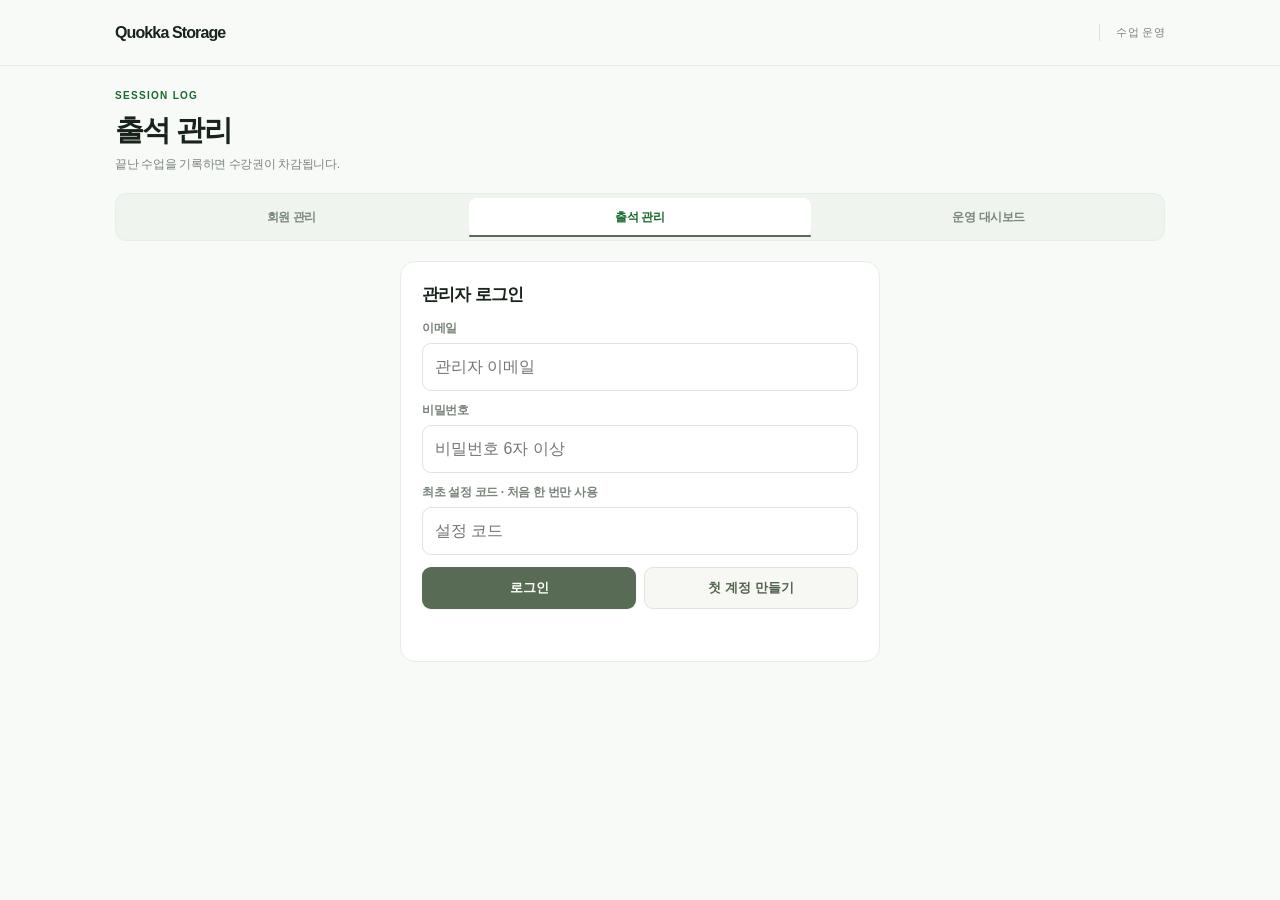
==== attendance-manager/index.html @ 71c051c6 "Remove green underline beneath active navigation tab" ====
<!doctype html><html lang="ko"><head><meta charset="utf-8"><meta name="viewport" content="width=device-width,initial-scale=1,viewport-fit=cover"><meta name="theme-color" content="#667761"><title>출석 관리 · Quokka Storage</title><style>
:root{--paper:#FFFDF8;--brand:#667761;--brand2:#7D8C76;--ink:#233126;--muted:#6F776F;--line:#DCD6CC;--soft:#EDF2EA;--danger:#9A4B45;--dangerSoft:#F8ECEA;--blue:#2F6F8F;--amber:#9A6A2E;--amberSoft:#FAF1E3}*{box-sizing:border-box}body{margin:0;background:radial-gradient(circle at 50% 0,#EEF1E7 0,#F5F1E8 42%,#ECE8DE 100%);font-family:-apple-system,BlinkMacSystemFont,"Apple SD Gothic Neo","Noto Sans KR",sans-serif;color:var(--ink);min-height:100vh}button,input,select,textarea{font:inherit}.wrap{max-width:940px;margin:auto;padding:14px 14px 60px}.home{display:inline-flex;align-items:center;margin-bottom:10px;padding:8px 11px;border-radius:11px;background:var(--paper);border:1px solid var(--line);color:var(--brand);font-weight:800;font-size:13px;text-decoration:none}.hero{background:linear-gradient(145deg,var(--brand),var(--brand2));color:white;padding:24px 20px;border-radius:24px;box-shadow:0 16px 34px rgba(59,74,56,.14)}.hero small{color:#FFF3D9;font-weight:800}.hero h1{margin:4px 0 5px;font-size:30px;letter-spacing:-.04em}.hero p{margin:0;color:#F4F3EC;font-size:13px}.panel{margin-top:12px;background:var(--paper);border:1px solid var(--line);border-radius:20px;padding:17px;box-shadow:0 9px 24px rgba(68,79,64,.05)}.hide{display:none!important}.auth h2,.panel h2{margin:0 0 12px;font-size:20px}.field{display:grid;gap:6px;margin:10px 0}.field label{font-size:12px;color:var(--muted);font-weight:800}.field input,.field select,.field textarea{width:100%;padding:12px;border:1px solid var(--line);border-radius:12px;background:white;font-size:16px}.field textarea{min-height:80px;resize:vertical}.btn{border:0;border-radius:12px;padding:12px 14px;font-weight:900;cursor:pointer}.primary{background:var(--brand);color:white}.secondary{background:white;color:var(--brand);border:1px solid var(--line)}.danger{background:var(--dangerSoft);color:var(--danger);border:1px solid #EBCFCC}.cancelBtn{background:var(--amberSoft);color:var(--amber);border:1px solid #EBD4B6}.auth-actions{display:grid;grid-template-columns:1fr 1fr;gap:8px;margin-top:12px}.msg{min-height:22px;margin-top:9px;color:var(--blue);font-size:13px}.ownerbar{display:flex;justify-content:space-between;align-items:center;gap:10px}.ownerbar small{color:var(--muted)}.summary{display:grid;grid-template-columns:repeat(4,1fr);gap:8px;margin-top:12px}.sum{background:var(--paper);border:1px solid var(--line);border-radius:16px;padding:13px}.sum small{color:var(--muted);display:block;font-size:11px}.sum b{display:block;margin-top:3px;font-size:20px;color:#19324A}.sum.noShow b{color:var(--danger)}.sum.cancel b{color:var(--amber)}.titleRow{display:flex;align-items:end;justify-content:space-between;gap:8px}.titleRow h2{margin:0}.titleRow small{color:var(--muted)}.members{display:grid;gap:9px;margin-top:12px;overflow-y:auto;overscroll-behavior:contain;scrollbar-gutter:stable;-webkit-overflow-scrolling:touch;padding-right:6px}.member{display:grid;grid-template-columns:minmax(130px,1fr) auto auto;align-items:center;gap:10px;border:1px solid var(--line);border-radius:15px;padding:12px;background:#FCFBF7}.member .name{font-weight:900;font-size:16px}.member .meta{font-size:12px;color:var(--muted);margin-top:2px}.remain{text-align:right}.remain b{display:block;font-size:18px;color:var(--blue)}.actions{display:flex;gap:6px}.attend,.noshow,.cancel{border-radius:11px;padding:10px 11px;font-weight:900;white-space:nowrap}.attend{background:var(--brand);color:white;border:0}.noshow{background:var(--dangerSoft);color:var(--danger);border:1px solid #EBCFCC}.cancel{background:var(--amberSoft);color:var(--amber);border:1px solid #EBD4B6}.history{display:grid;gap:8px;margin-top:12px;overflow-y:auto;overscroll-behavior:contain;scrollbar-gutter:stable;-webkit-overflow-scrolling:touch;padding-right:6px}.hist{display:grid;grid-template-columns:1fr auto;gap:10px;padding:12px;border:1px solid var(--line);border-radius:14px;background:#FCFBF7}.hist.noShow{background:#FFF9F7;border-color:#EBCFCC}.hist.cancelled{background:#FFF9F0;border-color:#EBD4B6}.hist b{font-size:15px}.hist .meta{font-size:12px;color:var(--muted);margin-top:3px}.histBtns{display:flex;gap:6px;align-items:center}.mini{padding:8px 9px;border-radius:10px;border:1px solid var(--line);background:white;color:var(--brand);font-size:12px;font-weight:800}.mini.d{color:var(--danger);background:var(--dangerSoft);border-color:#EBCFCC}.badge{display:inline-flex;margin-left:7px;padding:3px 7px;border-radius:999px;font-size:10px;font-weight:900;vertical-align:1px}.badge.attended{background:var(--soft);color:var(--brand)}.badge.noShow{background:var(--dangerSoft);color:var(--danger)}.badge.cancelled{background:var(--amberSoft);color:var(--amber)}.empty{padding:18px;text-align:center;color:var(--muted);font-size:13px;border:1px dashed var(--line);border-radius:14px}.modal{position:fixed;inset:0;background:rgba(24,36,28,.46);display:grid;place-items:end center;padding:12px;z-index:50}.sheet{width:min(680px,100%);max-height:92vh;overflow:auto;background:var(--paper);border-radius:24px;padding:18px;box-shadow:0 24px 60px rgba(0,0,0,.22)}.sheet h2{margin:0 0 4px}.sheet .sub{color:var(--muted);font-size:13px;margin-bottom:12px}.sigWrap{border:1px solid var(--line);border-radius:16px;overflow:hidden;background:white}.sigLabel{padding:9px 11px;background:#F7F5EF;color:var(--muted);font-size:12px;font-weight:800;border-bottom:1px solid var(--line)}canvas{display:block;width:100%;height:220px;touch-action:none;background:white}.modalActions{display:grid;grid-template-columns:auto 1fr 1.4fr;gap:8px;margin-top:12px}.notice{padding:12px;border-radius:14px;font-size:13px;line-height:1.5}.noShowNotice{background:var(--dangerSoft);color:#7F413C}.cancelNotice{background:var(--amberSoft);color:#76542A}.toast{position:fixed;left:50%;bottom:22px;transform:translateX(-50%);background:#24362A;color:white;padding:10px 14px;border-radius:999px;font-size:13px;font-weight:800;z-index:100;opacity:0;pointer-events:none;transition:.2s}.toast.show{opacity:1}.minuteHint{padding:10px 12px;border-radius:12px;background:var(--soft);font-size:12px;color:var(--brand);font-weight:800}@media(max-width:760px){.summary{grid-template-columns:1fr 1fr}.member{grid-template-columns:1fr auto}.member .actions{grid-column:1/-1;display:grid;grid-template-columns:1fr 1fr 1fr}.hist{grid-template-columns:1fr}.histBtns{justify-content:flex-end}.modalActions{grid-template-columns:1fr 1fr}.modalActions .primary,.modalActions .danger,.modalActions .cancelBtn{grid-column:1/-1}.hero h1{font-size:27px}.sum b{font-size:17px}}

/* Quokka interface · September 2026 */
:root{--bg:#f5f4ef;--paper:#fffefa;--p:#fffefa;--brand:#586b55;--b:#586b55;--brand2:#73806b;--b2:#73806b;--ink:#27332b;--i:#27332b;--muted:#6c746c;--m:#6c746c;--line:#e1e4da;--l:#e1e4da;--soft:#eff2ea;--s:#eff2ea}
body{background:#f5f4ef;color:#27332b;line-height:1.5;letter-spacing:-.015em;-webkit-font-smoothing:antialiased}
.wrap{max-width:1080px;padding:24px 24px 64px}
.home{background:transparent;border:0;padding:4px 0;margin-bottom:18px;font-size:12px;font-weight:600;color:#6c746c}
.hero{background:#e9eee2;color:#293b2e;border:1px solid #dce4d4;border-radius:22px;padding:28px 30px;box-shadow:none}
.hero small{color:#60715a;font-size:10px;letter-spacing:.16em;font-weight:700}
.hero h1{color:#293b2e;font-size:30px;letter-spacing:-.045em;line-height:1.25;font-weight:750;margin:7px 0 9px}
.hero p{color:#5e6c5c;font-size:13px;line-height:1.65;max-width:620px}
.section-nav{display:flex;gap:4px;padding:5px;margin:14px 0 20px;background:#eaece4;border-radius:13px;width:fit-content;max-width:100%}
.section-nav a{padding:9px 18px;text-decoration:none;color:#65715f;font-size:13px;font-weight:600;border-radius:9px;white-space:nowrap}
.section-nav a[aria-current="page"]{background:#fffefa;color:#344b36;box-shadow:0 1px 4px #27332b0a}
.panel{margin-top:16px;padding:22px;background:#fffefa;border:1px solid #e1e4da;border-radius:18px;box-shadow:0 2px 6px #27332b03}
h2,.titleRow h2{font-size:18px;font-weight:700;letter-spacing:-.025em}h3{font-size:15px}
.titleRow{align-items:center;flex-wrap:wrap;row-gap:6px}.titleRow small{font-size:11px}
.ownerbar,.row{font-size:13px}.ownerbar small,.row small{font-size:11px}
.summary{gap:10px;margin-top:16px}.sum,.card,.metric{border-color:#e1e4da;border-radius:14px;padding:16px;background:#fffefa;min-width:0}
.sum small,.card small,.metric small{font-size:11px;font-weight:500;color:#6c746c}
.sum b,.card b,.metric b{font-size:23px;font-weight:650;letter-spacing:-.035em;font-variant-numeric:tabular-nums;overflow-wrap:anywhere}
.forecast,.cash,.metrics{gap:10px}.forecast .heroCard{background:#eaf0e3;border-color:#dce5d4}
.hint{font-size:11px;line-height:1.6;color:#737b71}
.members{gap:12px}.member,.item,.chartBox{background:#fffefa;border:1px solid #e5e7df;border-radius:14px;box-shadow:none;padding:16px}
.memberTop,.itemTop{gap:12px}.name{font-size:16px;font-weight:700;letter-spacing:-.025em}.meta{font-size:12px;line-height:1.65}
.pass{background:#f5f6f0;border:0;border-radius:10px;padding:12px;margin-top:12px}.remain{color:#50674b;font-size:14px}
.badge{border-radius:7px;padding:4px 7px;font-size:10px;font-weight:600;align-self:flex-start;white-space:nowrap}
.stat{background:transparent;padding:2px 0;font-size:11px}.stats{gap:4px 12px;margin-top:12px}
.memberBtns{margin-top:14px;gap:8px}.list{gap:9px}
.btn{min-height:42px;border-radius:10px;padding:10px 14px;font-size:13px;font-weight:600;transition:background .15s,box-shadow .15s}
.primary,.pri{background:#586b55;color:#fffefa}.secondary,.sec{background:#f7f8f3;border:1px solid #e0e5d8;color:#52634d}
button:disabled{opacity:.55;cursor:wait}
input,select,textarea{accent-color:#586b55;color:#27332b}
.field input,.field select,.field textarea,.toolbar input,.toolbar select{border:1px solid #dde2d5;border-radius:10px;background:#fffefa;padding:11px 12px;min-height:44px}
input:focus,select:focus,textarea:focus{outline:2px solid #a7b89a;outline-offset:1px;border-color:#8c9f80}
button:focus-visible,a:focus-visible{outline:2px solid #718765;outline-offset:3px}
.toolbar{gap:8px}.toolbar select{min-width:120px}.field label{font-size:12px;font-weight:600}
.sheet{border-radius:22px 22px 16px 16px;padding:24px;background:#fffefa;box-shadow:0 18px 60px #1f302a24}
.modal{background:#1d2c245c;backdrop-filter:blur(4px)}
.paceCount{background:#f2f4ed;border-radius:10px}.paceCount b{font-weight:650}
.progress{height:5px;background:#e9ece2}.progress span{background:#7d906e}
.monthTitle{font-size:19px;font-weight:650}.monthbar{margin:20px 0 4px}.nav button{min-height:40px}
#auth,#authPanel,#claimPanel{max-width:480px;margin:24px auto}
@media(hover:hover){.btn:hover{filter:brightness(.97)}.section-nav a:hover{background:#f6f7f1}.member:hover{border-color:#c9d3c0}}
@media(max-width:720px){
.wrap{padding:16px 14px 40px}.hero{padding:23px 20px;border-radius:18px}.hero h1{font-size:26px}.hero p{font-size:12px}
.home{margin-bottom:14px}.panel{padding:16px;border-radius:16px;margin-top:12px}
.section-nav{display:flex;width:100%;margin:12px 0 16px}.section-nav a{flex:1;text-align:center;padding:9px 5px;font-size:12px}
.sum,.card,.metric{padding:13px}.sum b,.card b,.metric b{font-size:21px}.members{gap:10px}.member,.item{padding:14px}
.titleRow h2,h2{font-size:17px}.sheet{padding:20px 16px;max-height:92dvh}
.field input,.field select,.field textarea,.toolbar input,.toolbar select{font-size:16px}
.summary{gap:8px}.forecast,.cash,.metrics{gap:8px}.ownerbar,.row{gap:8px}
}
@media(prefers-reduced-motion:reduce){*{transition:none!important;scroll-behavior:auto!important}}
.ownerbar>.btn,.row>.btn{flex-shrink:0;white-space:nowrap}.memberTop>div,.itemTop>div{min-width:0}.monthbar .nav{flex-shrink:0}
/* Consistent application shell */
body{background:#f5f6f3}
.app-header{height:64px;display:flex;align-items:center;justify-content:space-between;gap:20px;padding:0 max(24px,calc((100vw - 1032px)/2));background:#fffefa;border-bottom:1px solid #e2e6dd}
.brand-lockup{display:inline-flex;align-items:center;gap:11px;text-decoration:none;color:#263c2c;white-space:nowrap}

.brand-name{font-size:14px;font-weight:700;letter-spacing:-.025em}.workspace-label{font-size:11px;color:#74806e;border-left:1px solid #dce2d5;padding-left:16px;letter-spacing:.03em}
.wrap{padding-top:28px}.home{display:none}
.hero{background:transparent;border:0;border-radius:0;padding:0 0 22px;box-shadow:none}
.hero small{font-size:9px;letter-spacing:.15em;color:#87917f}
.hero h1{font-size:28px;line-height:1.25;margin:8px 0;color:#25372a;font-weight:720}
.hero p{font-size:12px;color:#75806e}
.section-nav{background:transparent;border-radius:0;padding:0;margin:0 0 18px;width:100%;gap:24px;border-bottom:1px solid #dfe5d8}
.section-nav a{border-radius:0;padding:11px 0 12px;font-size:13px;color:#75806f;position:relative}
.section-nav a[aria-current="page"]{background:transparent;box-shadow:none;color:#354e36}
.section-nav a[aria-current="page"]:after{content:"";height:2px;position:absolute;bottom:-1px;left:0;right:0;background:#586b55;border-radius:2px}
.data-toolbar{display:flex;align-items:center;justify-content:space-between;gap:12px;min-height:38px;margin:0 0 12px}
.data-status{font-size:11px;color:#7a8475;line-height:1.5;display:flex;align-items:center;gap:6px}
.data-status:before{content:"";width:5px;height:5px;background:#a1b38e;border-radius:50%;flex-shrink:0}
.data-status[data-state="error"]{color:#9a4b45}.data-status[data-state="error"]:before{background:#ba6862}
.toolbar-actions{display:flex;gap:6px;flex-shrink:0}.toolbar-actions .btn{font-size:11px;min-height:32px;padding:6px 10px;border-radius:7px;white-space:nowrap}
.toolbar-actions .logout-action{background:transparent;border-color:transparent;color:#7c8576}
.panel{border-radius:12px;padding:20px;box-shadow:none;border-color:#e1e5da}
.summary{margin-top:10px}.sum,.card,.metric{border-radius:10px;padding:16px}
.sum b,.card b,.metric b{font-size:25px;line-height:1.25;font-weight:620;letter-spacing:-.04em;margin-top:8px}
.sum small,.card small,.metric small{font-size:11px;letter-spacing:0;color:#707b68}
.titleRow h2,h2{font-size:16px;font-weight:680}.titleRow small{font-size:10px}
.member,.item{border-radius:10px}.memberBtns .passBtn{background:#eff3e9;border:1px solid #dce5d1;color:#516546}
.badge{border:1px solid #e0e7d7;padding:3px 7px;border-radius:5px}
.primary,.pri{box-shadow:0 1px 2px #253c2510}.btn{border-radius:8px}
.forecast{grid-template-columns:repeat(3,minmax(0,1fr))}.forecast .heroCard{background:#edf3e6;border-color:#d5dfc9}
.forecast .heroCard b{color:#3d5837}.monthbar{margin:10px 0 14px}.monthTitle{font-size:16px}
.monthbar .nav{background:#fffefa;border:1px solid #e0e5d8;border-radius:8px;gap:0;padding:2px}.monthbar .nav .btn{background:transparent;border:0;min-height:30px;height:30px;padding:4px 12px;font-size:12px}
.name{font-size:15px}.memberTop,.itemTop{align-items:flex-start}.memberBtns .btn{font-size:12px}
.list .item{border:0;border-bottom:1px solid #e9ece4;border-radius:0;padding:14px 0}.list .item:last-child{border-bottom:0}
.rank{background:#f2f5ed;border:1px solid #e4e9dc;border-radius:7px}
.field input,.field select,.field textarea,.toolbar input,.toolbar select{border-radius:8px}
@media(hover:hover){.section-nav a:hover{background:transparent;color:#354e36}.toolbar-actions .btn:hover{background:#edf2e6}}
@media(max-width:720px){
.app-header{height:56px;padding:0 16px}.brand-name{font-size:13px}.workspace-label{font-size:10px;padding-left:10px}
.wrap{padding-top:22px}.hero{padding:0 2px 18px}.hero h1{font-size:25px}.hero p{font-size:12px}
.section-nav{gap:20px;margin:0 0 12px}.section-nav a{flex:0 1 auto;font-size:12px;padding:10px 0}
.data-toolbar{gap:8px}.data-status{font-size:10px}.toolbar-actions{gap:2px}
.panel{padding:16px;border-radius:11px}.sum,.card,.metric{padding:13px}.sum b,.card b,.metric b{font-size:22px}
.forecast{grid-template-columns:repeat(2,minmax(0,1fr))}.forecast>.card:last-child{grid-column:1/-1;display:grid;grid-template-columns:1fr auto;align-items:center;gap:0 10px}.forecast>.card:last-child b{margin:0}.forecast>.card:last-child .hint{grid-column:1/-1}
.monthbar{align-items:center;gap:8px}.monthTitle{font-size:15px}.monthbar .nav .btn{padding:4px 9px}
}
/* Quokka Design System 2026.10 · visual only */
:root{--q-ink:#25362d;--q-brand:#607660;--q-soft:#e9ede5;--q-bg:#f7f8f5;--q-border:#e1e6dd;--q-muted:#69766b}
body{background:var(--q-bg)!important;color:var(--q-ink);letter-spacing:-.018em;-webkit-font-smoothing:antialiased}
.wrap{max-width:1140px;margin:auto}
.app-header{background:rgba(250,251,248,.96);backdrop-filter:blur(14px);-webkit-backdrop-filter:blur(14px)}
.hero{background:linear-gradient(120deg,#e9efe7,#f3f5ef)!important;color:var(--q-ink)!important;border:1px solid var(--q-border)!important;box-shadow:none!important;padding:22px 26px!important;border-radius:19px!important}
.hero h1{color:var(--q-ink)!important;font-size:clamp(24px,3vw,31px)!important;letter-spacing:-.045em}
.hero p,.hero small{color:#637361!important}
.panel{border:1px solid var(--q-border)!important;border-radius:17px!important;box-shadow:0 2px 14px rgba(38,54,42,.025)!important;background:#fffefa!important}
.panel h2,.titleRow h2{font-size:clamp(16px,2vw,20px)!important;letter-spacing:-.035em}
.card,.metric,.sum,.paceCount,.extraTile{border-radius:13px!important;box-shadow:none!important}
.card b,.metric b,.sum b,.extraTile b{font-variant-numeric:tabular-nums;letter-spacing:-.035em;overflow-wrap:anywhere}
.btn,button{transition:background .16s ease,border-color .16s ease,transform .16s ease}
button:focus-visible,a:focus-visible,input:focus-visible,select:focus-visible{outline:3px solid #a4bba4!important;outline-offset:2px}
input,select,textarea{max-width:100%;min-width:0}
.item,.member,.hist{box-shadow:none!important}
.section-nav{max-width:100%;overflow-x:auto;scrollbar-width:none}
.section-nav::-webkit-scrollbar{display:none}
@media(max-width:640px){.wrap{padding:12px 12px 88px!important}.hero{padding:18px 19px!important;border-radius:16px!important}.panel{padding:15px!important;margin-top:11px!important}.section-nav{margin:11px 0 14px!important;width:100%;justify-content:space-between}.section-nav a{flex:1;text-align:center;padding:10px 5px!important;font-size:12px!important}.card,.metric,.sum{padding:12px!important}.card b,.metric b,.sum b{font-size:clamp(17px,4.8vw,23px)!important}.titleRow{gap:8px}.titleRow small{font-size:10px!important}.hero p{font-size:12px!important}}
@media(prefers-reduced-motion:reduce){*,*::before,*::after{scroll-behavior:auto!important;transition:none!important;animation:none!important}}
/* Editorial minimal refinement · Quokka October 2026 */
:root{--q-ink:#292c26;--q-brand:#454f3d;--q-soft:#efeee8;--q-bg:#f5f3ed;--q-border:#dddcd3;--q-muted:#77776e;--p:#fbfaf6;--b:#535f4d;--b2:#6c7664;--i:#292c26;--m:#77776e;--l:#deddd4;--s:#efeee8}
body{background:#f5f3ed!important;color:#292c26!important;font-family:-apple-system,BlinkMacSystemFont,"Apple SD Gothic Neo","Noto Sans KR",sans-serif!important;letter-spacing:-.022em}
.wrap{max-width:1100px!important}
.app-header{background:#f5f3ed!important;border-bottom:1px solid #e2e0d7!important;box-shadow:none!important}
.brand-name{letter-spacing:-.035em!important}
.hero{background:#eeede6!important;border:0!important;border-bottom:1px solid #d9d8ce!important;border-radius:2px!important;padding:24px 25px!important}
.hero small{letter-spacing:.18em!important;color:#777b6e!important}
.hero h1{font-size:clamp(24px,2.8vw,31px)!important;font-weight:680!important;letter-spacing:-.05em!important}
.hero p{color:#75766b!important}
.panel{background:#fbfaf6!important;border:1px solid #e3e1d9!important;border-radius:5px!important;padding:21px 23px!important;box-shadow:none!important}
.card,.metric,.sum,.paceCount,.extraTile{background:#f3f2ec!important;border:1px solid #e6e4db!important;border-radius:4px!important;box-shadow:none!important}
.card.warn,.card.danger{background:#f1eee6!important}
.item,.member,.hist,.pass{border-radius:3px!important}
.titleRow h2,.panel h2{font-weight:680!important;letter-spacing:-.042em!important}
.section-nav{background:transparent!important;border-bottom:1px solid #dcdad1!important;border-radius:0!important;padding:0!important;gap:20px!important}
.section-nav a{background:transparent!important;border-radius:0!important;padding:11px 1px!important;color:#77796f!important}
.section-nav a[aria-current="page"]{color:#313b30!important;border-bottom:2px solid #4c5948!important}
.q-ops-tabs{position:sticky!important;background:rgba(245,243,237,.97)!important;border:0!important;border-bottom:1px solid #d7d7cc!important;border-radius:0!important;box-shadow:none!important;gap:16px!important;padding:4px 0!important}
.q-ops-tabs button{border-radius:0!important;font-weight:600!important;padding:10px 5px!important;color:#74766b!important}
.q-ops-tabs button[aria-selected="true"]{background:transparent!important;color:#303a2e!important;box-shadow:inset 0 -2px 0 #3d4c3b!important}
.btn,.primary,.pri{border-radius:4px!important}
input,select,textarea{border-radius:4px!important;background:#fcfbf8!important;border-color:#d9d8cf!important}
.badge{border-radius:3px!important;font-weight:650!important}
.summary,.forecast,.cash,.metrics,.extraGrid{gap:8px!important}
.itemTop{gap:8px}
.name{font-weight:700!important}
#app>.panel .item{padding:11px 2px!important}
.q-dashboard-lead{margin:13px 0 0!important}
.q-dashboard-lead strong{font-weight:680!important}
@media(max-width:640px){.wrap{padding:10px 12px 80px!important}.hero{padding:17px 16px!important}.panel{padding:15px!important;margin-top:9px!important}.section-nav{gap:7px!important}.section-nav a{font-size:11px!important;padding:10px 1px!important}.q-ops-tabs{gap:8px!important}.q-ops-tabs button{padding:10px 5px!important}.card,.metric,.sum,.extraTile{padding:11px!important}.panel h2{font-size:17px!important}.hero h1{font-size:25px!important}}
/* Editorial Layout v3 */
:root{--ed-rule:#dadbd1;--ed-ink:#252a23}
body{background:#f3f2ed!important;color:var(--ed-ink)!important;font-size:14px!important;line-height:1.56!important;letter-spacing:-.018em!important}
.wrap{max-width:1160px!important;padding:24px clamp(15px,3vw,42px) 84px!important}
.app-header{min-height:60px!important;padding-inline:clamp(16px,3vw,42px)!important}
.brand-name{font-family:Georgia,"Times New Roman",serif!important;font-size:20px!important;font-weight:500!important}
.hero{display:grid!important;grid-template-columns:minmax(0,1fr) minmax(160px,34%)!important;grid-template-areas:"eyebrow eyebrow" "title subtitle"!important;align-items:end!important;gap:8px 22px!important;background:transparent!important;border:0!important;border-top:1px solid var(--ed-rule)!important;border-bottom:1px solid var(--ed-rule)!important;padding:29px 0 26px!important;border-radius:0!important}
.hero small{grid-area:eyebrow!important;font-size:10px!important;letter-spacing:.19em!important}
.hero h1{grid-area:title!important;font-family:Georgia,"Noto Serif KR",serif!important;font-size:clamp(31px,4.4vw,52px)!important;font-weight:500!important;line-height:1.13!important;margin:0!important}
.hero p{grid-area:subtitle!important;font-size:12px!important;line-height:1.7!important;text-align:right!important;margin:0!important}
.panel{background:#faf9f5!important;padding:clamp(18px,2.5vw,30px)!important;border:1px solid var(--ed-rule)!important;border-radius:0!important;margin-top:14px!important}
.panel h2,.titleRow h2{font-family:Georgia,"Noto Serif KR","Apple SD Gothic Neo",serif!important;font-size:clamp(19px,2.25vw,26px)!important;font-weight:500!important;line-height:1.32!important}
.card,.metric,.sum,.paceCount,.extraTile{padding:17px!important;background:transparent!important;border:0!important;border-top:1px solid var(--ed-rule)!important;border-radius:0!important}
.card b,.metric b,.sum b,.extraTile b{font-size:clamp(21px,2.65vw,31px)!important;font-weight:600!important;letter-spacing:-.055em!important;font-variant-numeric:tabular-nums!important}
.summary,.forecast,.cash,.metrics,.extraGrid{gap:8px 16px!important}
#app>.summary .card:first-child,#app>.summary .card:nth-child(3){background:transparent!important;border-color:var(--ed-rule)!important}
.item,.member,.hist{background:transparent!important;border:0!important;border-bottom:1px solid var(--ed-rule)!important;border-radius:0!important;padding:15px 2px!important}
.name{font-size:15px!important;font-weight:650!important}
.badge{border-radius:2px!important;font-size:10px!important}
.q-ops-tabs{margin:6px 0 17px!important}
.q-dashboard-lead strong{font-family:Georgia,"Noto Serif KR",serif!important;font-size:18px!important;font-weight:500!important}
.chartBox{border:0!important;border-top:1px solid var(--ed-rule)!important;border-radius:0!important;background:transparent!important}
@media(max-width:700px){.wrap{padding:10px 15px 85px!important}.hero{grid-template-columns:1fr!important;grid-template-areas:"eyebrow" "title" "subtitle"!important;padding:20px 0 19px!important}.hero h1{font-size:34px!important}.hero p{text-align:left!important}.panel{padding:17px 16px!important;margin-top:10px!important}.panel h2{font-size:20px!important}.card,.metric,.sum,.paceCount,.extraTile{padding:13px 8px!important}.card b,.metric b,.sum b,.extraTile b{font-size:clamp(18px,5.2vw,25px)!important}.item,.member,.hist{padding:12px 1px!important}.summary,.forecast,.cash,.metrics,.extraGrid{gap:7px 11px!important}}
#app>.summary{margin:16px 0!important}#app>.summary .sum:nth-child(3){border-top:2px solid #53684f!important}#members.members{gap:0!important}.member .actions button{min-height:42px!important}.history{gap:0!important}@media(max-width:700px){.member .actions button{font-size:12px!important;padding:10px 5px!important}}/* Typography correction v4: consistent Korean-first modern sans */
:root{--quokka-font:-apple-system,BlinkMacSystemFont,"Apple SD Gothic Neo","Pretendard","Noto Sans KR","Malgun Gothic",sans-serif}
html,body,button,input,select,textarea{font-family:var(--quokka-font)!important}
.brand-name,.hero h1,.panel h2,.titleRow h2,.category-title h2,.tab-text b,.q-dashboard-lead strong,footer{font-family:var(--quokka-font)!important}
.brand-name{font-size:17px!important;font-weight:750!important;letter-spacing:-.055em!important}
.hero h1{font-size:clamp(29px,4.1vw,44px)!important;font-weight:750!important;letter-spacing:-.058em!important;line-height:1.22!important}
.panel h2,.titleRow h2{font-weight:700!important;letter-spacing:-.05em!important}
.category-title h2{font-weight:720!important;letter-spacing:-.055em!important}
.tab-text b{font-weight:700!important;letter-spacing:-.055em!important}
.q-dashboard-lead strong{font-weight:700!important}
footer{font-weight:450!important;letter-spacing:.04em!important}
@media(max-width:700px){.hero h1{font-size:32px!important}.brand-name{font-size:17px!important}.tab-text b{font-size:19px!important}}
/* Quiet Clarity typography */:root{--qfont:-apple-system,BlinkMacSystemFont,"Apple SD Gothic Neo","Noto Sans KR","Malgun Gothic",sans-serif}html,body,button,input,select,textarea{font-family:var(--qfont)!important}body{font-weight:400!important;letter-spacing:-.025em!important;background:#f7f7f3!important}.app-header{background:#f7f7f3!important}.brand-name{font-family:var(--qfont)!important;font-size:18px!important;font-weight:600!important}.hero h1{font-family:var(--qfont)!important;font-size:clamp(26px,3.3vw,36px)!important;font-weight:600!important}.hero p{font-size:13px!important}.panel h2,.titleRow h2{font-family:var(--qfont)!important;font-size:clamp(17px,2.2vw,21px)!important;font-weight:600!important}.name{font-weight:600!important}.card b,.sum b{font-weight:600!important}@media(max-width:700px){.hero h1{font-size:28px!important}.panel h2{font-size:18px!important}}/* Quokka Workspace 2.0 · unified functional design */
:root{--q-bg:#f8faf7;--q-white:#fff;--q-ink:#18231b;--q-muted:#79847a;--q-green:#17692d;--q-soft:#edf5ee;--q-line:#e7ede7;--p:#fff;--b:#17692d;--b2:#348347;--i:#18231b;--m:#79847a;--l:#e7ede7;--s:#edf5ee;--bg:#f8faf7;--paper:#fff;--brand:#17692d;--brand2:#348347;--ink:#18231b;--muted:#79847a;--line:#e7ede7;--soft:#edf5ee}
html,body,button,input,select,textarea{font-family:-apple-system,BlinkMacSystemFont,"Apple SD Gothic Neo","Noto Sans KR",sans-serif!important}
body{background:var(--q-bg)!important;color:var(--q-ink)!important;font-size:14px!important;line-height:1.5!important;letter-spacing:-.025em!important}
.wrap{max-width:1100px!important;margin:auto!important;padding:0 25px 110px!important}
.app-header{height:66px!important;min-height:66px!important;background:rgba(248,250,247,.97)!important;border-bottom:1px solid var(--q-line)!important;padding:0 max(25px,calc((100vw - 1050px)/2))!important;box-shadow:none!important;display:flex!important;align-items:center!important}
.brand-name{font-size:18px!important;font-weight:750!important;letter-spacing:-.06em!important;color:var(--q-ink)!important}
.workspace-label{font-size:11px!important;color:var(--q-muted)!important;letter-spacing:.03em!important}
.home{font-size:11px!important;color:var(--q-muted)!important;margin:18px 0 0!important}
.hero{display:block!important;background:transparent!important;border:0!important;padding:22px 0 19px!important;border-radius:0!important;margin:0!important;box-shadow:none!important}
.hero small{display:block!important;font-size:10px!important;color:var(--q-green)!important;letter-spacing:.13em!important;font-weight:700!important}
.hero h1{font-size:clamp(27px,3.6vw,36px)!important;font-weight:740!important;letter-spacing:-.07em!important;line-height:1.25!important;margin:9px 0 5px!important}
.hero p{font-size:12px!important;color:var(--q-muted)!important;text-align:left!important;line-height:1.6!important;margin:0!important}
.section-nav{display:flex!important;width:100%!important;gap:6px!important;margin:0 0 20px!important;padding:4px!important;border:1px solid var(--q-line)!important;background:#f0f4ef!important;border-radius:11px!important;overflow:auto!important}
.section-nav a{flex:1!important;text-align:center!important;border:0!important;border-radius:8px!important;padding:10px 7px!important;font-size:12px!important;font-weight:600!important;color:#78887a!important;white-space:nowrap!important}
.section-nav a[aria-current="page"]{background:white!important;color:var(--q-green)!important;box-shadow:0 2px 6px #172b1a0c!important}
.panel{background:var(--q-white)!important;border:1px solid var(--q-line)!important;border-radius:15px!important;padding:21px!important;box-shadow:none!important;margin-top:12px!important}
.panel h2,.titleRow h2{font-family:inherit!important;font-size:19px!important;font-weight:730!important;letter-spacing:-.045em!important;line-height:1.35!important}
.panel h3{font-size:15px!important;font-weight:700!important}
.titleRow small,.hint,.meta,.sub,.extraSub{color:var(--q-muted)!important}
.summary,.forecast,.cash,.metrics,.extraGrid{gap:10px!important}
.card,.metric,.sum,.paceCount,.extraTile{background:#fff!important;border:1px solid var(--q-line)!important;border-radius:12px!important;padding:15px!important;box-shadow:none!important;min-width:0!important}
.card small,.metric small,.sum small,.extraTile small{font-size:11px!important;color:var(--q-muted)!important;font-weight:500!important;line-height:1.5!important}
.card b,.metric b,.sum b,.extraTile b{font-size:clamp(20px,2.6vw,28px)!important;font-weight:720!important;letter-spacing:-.055em!important;line-height:1.32!important;overflow-wrap:anywhere!important;font-variant-numeric:tabular-nums!important}
.card.warn,.card.danger{background:#fcf7f1!important}
.item,.member,.hist{border:1px solid var(--q-line)!important;border-radius:11px!important;background:#fff!important;padding:14px!important;margin:0!important;box-shadow:none!important}
.name{font-size:14px!important;font-weight:700!important}
.badge{background:var(--q-soft)!important;color:var(--q-green)!important;border:0!important;border-radius:7px!important;padding:5px 8px!important;font-size:10px!important;font-weight:700!important}
.btn,button.primary,button.pri,.primary,.pri{border-radius:9px!important;font-weight:650!important}
input,select,textarea{background:#fff!important;border:1px solid #dde5dd!important;border-radius:9px!important;min-width:0!important}
button:focus-visible,a:focus-visible,input:focus-visible,select:focus-visible{outline:3px solid #8ac49a!important;outline-offset:2px!important}
.q-ops-tabs{position:sticky!important;top:5px!important;z-index:15!important;background:rgba(248,250,247,.97)!important;border:1px solid var(--q-line)!important;border-radius:12px!important;padding:5px!important;gap:3px!important;backdrop-filter:blur(12px)!important}
.q-ops-tabs button{flex:1!important;font-size:12px!important;padding:11px 8px!important;border-radius:8px!important;color:var(--q-muted)!important}
.q-ops-tabs button[aria-selected="true"]{background:var(--q-green)!important;color:#fff!important;box-shadow:none!important}
.q-dashboard-lead{margin-top:17px!important}
.q-dashboard-lead strong{font-family:inherit!important;font-size:15px!important;font-weight:730!important}
.q-dashboard-lead small{font-size:11px!important}
.chartBox{border:1px solid var(--q-line)!important;border-radius:11px!important;background:#fff!important;padding:14px!important}
.chartBox h3{font-weight:700!important}
#calendarUpcoming .item,#pace .item,#renew .item,#renewForecastList .item,#passList .item,#payList .item,#recent .item{border:0!important;border-bottom:1px solid var(--q-line)!important;border-radius:0!important;background:transparent!important;padding:13px 4px!important}
.q-bottom-nav{display:none}
@media(max-width:700px){
.wrap{padding:0 15px 104px!important}
.app-header{height:60px!important;min-height:60px!important;padding:0 16px!important}
.brand-name{font-size:17px!important}
.home{margin:12px 0 0!important}
.hero{padding:16px 0 18px!important}
.hero h1{font-size:28px!important}
.hero p{font-size:12px!important}
.section-nav{margin-bottom:14px!important}
.section-nav a{font-size:11px!important}
.panel{padding:15px!important;border-radius:13px!important;margin-top:10px!important}
.panel h2,.titleRow h2{font-size:17px!important}
.card,.metric,.sum,.paceCount,.extraTile{padding:12px!important;border-radius:10px!important}
.card b,.metric b,.sum b,.extraTile b{font-size:clamp(18px,5vw,24px)!important}
.summary,.forecast,.cash,.metrics,.extraGrid{gap:8px!important}
.q-ops-tabs{top:4px!important}
.q-bottom-nav{position:fixed;bottom:0;left:0;right:0;z-index:60;display:grid;grid-template-columns:repeat(4,minmax(0,1fr));background:rgba(255,255,255,.97);border-top:1px solid var(--q-line);padding:9px 9px calc(8px + env(safe-area-inset-bottom));backdrop-filter:blur(15px)}
.q-bottom-nav a{display:flex;flex-direction:column;align-items:center;gap:4px;color:#8c988e;font-size:10px;text-decoration:none!important;font-weight:550}
.q-bottom-nav a[aria-current="page"]{color:var(--q-green);font-weight:750}
.q-bottom-nav svg{width:19px;height:19px;fill:none;stroke:currentColor;stroke-width:1.8;stroke-linecap:round;stroke-linejoin:round}
}
@media(prefers-reduced-motion:reduce){*,*::before,*::after{transition:none!important;animation:none!important}}
/* Attendance: quick session actions */
#app>.summary{margin:14px 0!important}
#app>.summary .sum:nth-child(3){background:var(--q-soft)!important;border-color:#d9e8dc!important}
.members,.history{gap:10px!important}
.member .actions button{min-height:43px!important}
@media(max-width:700px){.member .actions{grid-template-columns:repeat(3,minmax(0,1fr))!important;gap:6px!important}.member .actions button{font-size:11px!important;padding:10px 4px!important}}
/* Korean-first compact typography · 2026-10 */
:root{--k-font:-apple-system,BlinkMacSystemFont,"Apple SD Gothic Neo","Noto Sans KR","Malgun Gothic",sans-serif}
html,body,button,input,select,textarea{font-family:var(--k-font)!important}
.brand-name{font-size:16px!important;font-weight:650!important;letter-spacing:-.055em!important}
.hero h1{font-size:clamp(24px,3vw,29px)!important;font-weight:650!important;line-height:1.3!important;letter-spacing:-.055em!important}
.hero small{font-size:10px!important}
.hero p{font-size:12px!important}
.panel h2,.titleRow h2{font-size:17px!important;font-weight:650!important;line-height:1.4!important}
.panel h3{font-size:14px!important;font-weight:650!important}
.name{font-size:14px!important;font-weight:650!important}
.card b,.metric b,.sum b,.extraTile b{font-weight:650!important}
@media(max-width:700px){body{padding-top:max(env(safe-area-inset-top),38px)!important}.app-header{height:49px!important;min-height:49px!important}.hero{padding:12px 0 13px!important}.hero h1{font-size:24px!important}.wrap{padding-bottom:100px!important}.panel{padding:13px!important}.panel h2,.titleRow h2{font-size:16px!important}.card,.metric,.sum,.paceCount,.extraTile{padding:11px!important}.card b,.metric b,.sum b,.extraTile b{font-size:clamp(17px,4.8vw,23px)!important}}
.section-nav a[aria-current="page"]{border-bottom:0!important;box-shadow:none!important;transform:none!important;outline-offset:2px!important}.section-nav a[aria-current="page"]::after,.section-nav a[aria-current="page"]::before{box-shadow:none!important;border-bottom:0!important}</style></head><body><header class="app-header"><a class="brand-lockup" href="../" aria-label="Quokka Storage 홈"><span class="brand-name">Quokka Storage</span></a><span class="workspace-label">수업 운영</span></header><main class="wrap"><a class="home" href="../">← Quokka Storage</a><section class="hero"><small>SESSION LOG</small><h1>출석 관리</h1><p>끝난 수업을 기록하면 수강권이 차감됩니다.</p></section><nav class="section-nav" aria-label="관리 메뉴"><a href="../member-session-manager/">회원 관리</a><a href="../attendance-manager/" aria-current="page">출석 관리</a><a href="../operations-dashboard/">운영 대시보드</a></nav>
<section id="authPanel" class="panel auth"><h2>관리자 로그인</h2><div class="field"><label>이메일</label><input id="email" type="email" autocomplete="email" placeholder="관리자 이메일"></div><div class="field"><label>비밀번호</label><input id="password" type="password" autocomplete="current-password" placeholder="비밀번호 6자 이상"></div><div id="setupField" class="field"><label>최초 설정 코드 · 처음 한 번만 사용</label><input id="setupCode" autocomplete="off" placeholder="설정 코드"></div><div class="auth-actions"><button id="loginBtn" class="btn primary">로그인</button><button id="signupBtn" class="btn secondary">첫 계정 만들기</button></div><div id="authMsg" class="msg"></div></section>
<section id="claimPanel" class="panel hide"><h2>관리자 권한 연결</h2><p style="margin:0;color:var(--muted);font-size:13px">로그인은 완료됐어요. 최초 설정 코드를 입력하면 이 계정에 관리자 권한이 연결됩니다.</p><div class="field"><label>최초 설정 코드</label><input id="claimCode" autocomplete="off"></div><button id="claimBtn" class="btn primary" style="width:100%">관리자 권한 연결</button><div id="claimMsg" class="msg"></div></section>
<section id="app" class="hide"><div class="data-toolbar"><span id="dataStatus" class="data-status" role="status" aria-live="polite">정보 확인 중</span><div class="toolbar-actions"><button id="refreshData" class="btn secondary sec" type="button">새로고침</button><button id="logoutBtn" class="btn secondary sec logout-action" type="button">로그아웃</button></div></div><section class="summary"><div class="sum"><small>기록 가능 회원</small><b id="memberCount">0명</b></div><div class="sum"><small>남은 수강량</small><b id="totalRemain">0회</b></div><div class="sum"><small>오늘 출석</small><b id="todayCount">0회</b></div><div class="sum noShow"><small>오늘 노쇼</small><b id="todayNoShow">0회</b></div></section><section class="panel"><div class="titleRow"><h2>오늘 수업 기록하기</h2><small>출석 · 취소 · 노쇼</small></div><div id="members" class="members"></div></section><section class="panel"><div class="titleRow"><h2>최근 수업 기록</h2><small>전체 기록</small></div><div id="history" class="history"></div></section></section></main>
<div id="signModal" class="modal hide"><div class="sheet"><h2 id="modalName">수업 확인 서명</h2><div id="modalMeta" class="sub"></div><div id="durationField" class="field hide"><label>오늘 수업시간</label><select id="durationSelect"></select><div class="minuteHint">선택한 시간만큼 잔여 분에서 차감됩니다.</div></div><div class="field"><label>출석 일시</label><input id="attendedAt" type="datetime-local"></div><div class="sigWrap"><div class="sigLabel">회원님이 아래 칸에 직접 서명해 주세요.</div><canvas id="sigCanvas"></canvas></div><div class="modalActions"><button id="clearSig" class="btn secondary">다시 쓰기</button><button id="cancelSig" class="btn secondary">취소</button><button id="saveSig" class="btn primary">서명 완료</button></div></div></div>
<div id="noShowModal" class="modal hide"><div class="sheet"><h2 id="noShowName">노쇼 기록</h2><div id="noShowMeta" class="sub"></div><div class="notice noShowNotice">노쇼는 출석 횟수에 포함되지 않지만, 수강권은 차감됩니다.</div><div id="noShowDurationField" class="field hide"><label>예약된 수업시간</label><select id="noShowDuration"></select></div><div class="field"><label>노쇼 일시</label><input id="noShowAt" type="datetime-local"></div><div class="modalActions" style="grid-template-columns:1fr 1.4fr"><button id="cancelNoShow" class="btn secondary">닫기</button><button id="saveNoShow" class="btn danger">노쇼 저장 · 차감</button></div></div></div>
<div id="cancelModal" class="modal hide"><div class="sheet"><h2 id="cancelName">수업 취소 기록</h2><div id="cancelMeta" class="sub"></div><div class="notice cancelNotice">취소는 수강권을 차감하지 않습니다. 기록만 남습니다.</div><div id="cancelDurationField" class="field hide"><label>예약 수업시간</label><select id="cancelDuration"></select></div><div class="field"><label>취소 일시</label><input id="cancelAt" type="datetime-local"></div><div class="field"><label>메모 · 선택</label><textarea id="cancelNote" placeholder="예: 업무 일정, 당일 취소"></textarea></div><div class="modalActions" style="grid-template-columns:1fr 1.4fr"><button id="closeCancel" class="btn secondary">닫기</button><button id="saveCancel" class="btn cancelBtn">취소 기록 저장</button></div></div></div>
<div id="viewModal" class="modal hide"><div class="sheet"><h2 id="viewTitle">서명 확인</h2><div id="viewMeta" class="sub"></div><div class="sigWrap"><canvas id="viewCanvas" style="height:240px"></canvas></div><button id="closeView" class="btn primary" style="width:100%;margin-top:12px">닫기</button></div></div><div id="toast" class="toast"></div>
<script type="module">import{createClient}from'https://esm.sh/@supabase/supabase-js@2';const URL='https://bspzgodfoekodysjnsrn.supabase.co',KEY='sb_publishable_7JqWs7VbtXMBP_6e_NJnLw_b7yTnShf',sb=createClient(URL,KEY),$=s=>document.querySelector(s);let dashboard={members:[],history:[],cancellations:[]},selected=null,strokes=[],drawing=false;const authPanel=$('#authPanel'),claimPanel=$('#claimPanel'),app=$('#app'),canvas=$('#sigCanvas'),ctx=canvas.getContext('2d'),viewCanvas=$('#viewCanvas'),vctx=viewCanvas.getContext('2d');function toast(t){const e=$('#toast');e.textContent=t;e.classList.add('show');setTimeout(()=>e.classList.remove('show'),1800)}function localDT(d=new Date()){const z=n=>String(n).padStart(2,'0');return d.getFullYear()+'-'+z(d.getMonth()+1)+'-'+z(d.getDate())+'T'+z(d.getHours())+':'+z(d.getMinutes())}function fmt(iso){return new Intl.DateTimeFormat('ko-KR',{month:'2-digit',day:'2-digit',hour:'2-digit',minute:'2-digit',hour12:false}).format(new Date(iso))}function sameDay(a,b=new Date()){const d=new Date(a);return d.getFullYear()===b.getFullYear()&&d.getMonth()===b.getMonth()&&d.getDate()===b.getDate()}function status(h){return h.attendance_status||'attended'}function remainText(m){return m.unit_type==='minute'?Number(m.remaining_minutes||0)+'분':Number(m.remaining_sessions||0)+'회'}function lessonText(m){return m.unit_type==='minute'?'50·90분':m.minutes+'분'}function durationOptions(m,select){const rem=Number(m.remaining_minutes||0),opts=[];if(m.unit_type==='minute'){if(rem>=50)opts.push(50);if(rem>=90)opts.push(90);if(rem>0&&rem<50)opts.push(rem)}else opts.push(Number(m.minutes||50));select.innerHTML=opts.map(v=>'<option value="'+v+'">'+v+'분</option>').join('')}async function owner(){const{data,error}=await sb.from('app_owners').select('user_id').maybeSingle();return!error&&!!data}async function init(){const{data:{session}}=await sb.auth.getSession();if(!session){showAuth();return}if(await owner()){showApp();await load()}else{authPanel.classList.add('hide');app.classList.add('hide');claimPanel.classList.remove('hide')}}function showAuth(){authPanel.classList.remove('hide');claimPanel.classList.add('hide');app.classList.add('hide')}function showApp(){authPanel.classList.add('hide');claimPanel.classList.add('hide');app.classList.remove('hide')}async function login(){const{error}=await sb.auth.signInWithPassword({email:$('#email').value.trim(),password:$('#password').value});if(error){$('#authMsg').textContent=error.message;return}$('#authMsg').textContent='';await init()}async function signup(){const email=$('#email').value.trim(),password=$('#password').value,code=$('#setupCode').value.trim();if(!email||password.length<6||!code){$('#authMsg').textContent='이메일·비밀번호(6자 이상)·최초 설정 코드를 입력해 주세요.';return}const{data,error}=await sb.auth.signUp({email,password});if(error){$('#authMsg').textContent=error.message;return}if(data.session){const{data:ok,error:e}=await sb.rpc('claim_owner',{p_code:code});if(e||!ok){$('#authMsg').textContent='설정 코드 확인에 실패했어요.';return}await init()}else $('#authMsg').textContent='이메일 인증 후 로그인해 주세요.'}async function claim(){const{data,error}=await sb.rpc('claim_owner',{p_code:$('#claimCode').value.trim()});if(error||!data){$('#claimMsg').textContent='설정 코드를 확인해 주세요.';return}await init()}async function loadData(){const{data,error}=await sb.rpc('attendance_dashboard');if(error)throw error;dashboard=data||{members:[],history:[],cancellations:[]};render()}function render(){const members=dashboard.members||[],history=dashboard.history||[],cancels=dashboard.cancellations||[];$('#memberCount').textContent=new Set(members.map(m=>m.member_id)).size+'명';const passes=new Map;members.forEach(m=>passes.set(m.pass_id,m));const vals=[...passes.values()],sessions=vals.filter(x=>x.unit_type!=='minute').reduce((a,x)=>a+Number(x.remaining_sessions||0),0),minutes=vals.filter(x=>x.unit_type==='minute').reduce((a,x)=>a+Number(x.remaining_minutes||0),0);$('#totalRemain').textContent=(sessions?sessions+'회':'')+(sessions&&minutes?' · ':'')+(minutes?minutes+'분':'')||'0회';$('#todayCount').textContent=history.filter(h=>sameDay(h.attended_at)&&status(h)==='attended').length+'회';$('#todayNoShow').textContent=history.filter(h=>sameDay(h.attended_at)&&status(h)==='no_show').length+'회';const box=$('#members');box.innerHTML='';if(!members.length)box.innerHTML='<div class="empty">현재 기록 가능한 수강권이 없습니다.</div>';members.forEach(m=>{const el=document.createElement('div');el.className='member';el.innerHTML='<div><div class="name">'+m.name+'</div><div class="meta">'+lessonText(m)+' · '+m.pass_label+' · '+(m.purchase_round||1)+'회차 : '+m.purchased_on+'</div></div><div class="remain"><small>남음</small><b>'+remainText(m)+'</b></div><div class="actions"><button class="attend">출석</button><button class="cancel">취소</button><button class="noshow">노쇼</button></div>';el.querySelector('.attend').onclick=()=>openSign(m);el.querySelector('.cancel').onclick=()=>openCancel(m);el.querySelector('.noshow').onclick=()=>openNoShow(m);box.appendChild(el)});const merged=[...history.map(h=>({...h,_type:status(h),_at:h.attended_at})),...cancels.map(c=>({...c,_type:'cancelled',_at:c.cancelled_at}))].sort((a,b)=>new Date(b._at)-new Date(a._at)),hb=$('#history');hb.innerHTML='';if(!merged.length)hb.innerHTML='<div class="empty">아직 기록이 없습니다.</div>';merged.forEach(h=>{const cancel=h._type==='cancelled',noShow=h._type==='no_show',el=document.createElement('div');el.className='hist'+(cancel?' cancelled':noShow?' noShow':'');const label=cancel?'취소':noShow?'노쇼':'출석',meta=fmt(h._at)+' · '+(h.minutes?Number(h.minutes)+'분 · ':'')+(cancel?(h.note||'차감 없음'):h.pass_label);el.innerHTML='<div><b>'+h.name+'<span class="badge '+h._type+'">'+label+'</span></b><div class="meta">'+meta+'</div></div><div class="histBtns">'+(!cancel&&!noShow?'<button class="mini view">서명 보기</button>':'')+'<button class="mini d void">기록 취소</button></div>';if(!cancel&&!noShow)el.querySelector('.view').onclick=()=>viewSig(h);el.querySelector('.void').onclick=()=>cancel?voidCancel(h):voidAtt(h);hb.appendChild(el)});requestAnimationFrame(()=>{fitListRows(box,10);fitListRows(hb,10)})}function fitListRows(el,count){const rows=[...el.children].filter(x=>!x.classList.contains('empty'));if(!rows.length){el.style.maxHeight='none';return}if(rows.length<=count){el.style.maxHeight='none';return}const style=getComputedStyle(el),gap=parseFloat(style.rowGap||style.gap||0)||0,h=rows.slice(0,count).reduce((sum,row)=>sum+row.getBoundingClientRect().height,0)+gap*(count-1);el.style.maxHeight=Math.ceil(h)+'px'}function fit(c,context){const r=c.getBoundingClientRect(),d=devicePixelRatio||1;c.width=Math.round(r.width*d);c.height=Math.round(r.height*d);context.setTransform(d,0,0,d,0,0);context.lineCap='round';context.lineJoin='round';context.lineWidth=2.2;context.strokeStyle='#24362A'}function redraw(c,context,data){fit(c,context);context.clearRect(0,0,c.clientWidth,c.clientHeight);(data?.strokes||[]).forEach(s=>{if(!s.length)return;context.beginPath();s.forEach((p,i)=>{const x=p[0]*c.clientWidth,y=p[1]*c.clientHeight;i?context.lineTo(x,y):context.moveTo(x,y)});context.stroke()})}function point(e,c){const r=c.getBoundingClientRect();return[(e.clientX-r.left)/r.width,(e.clientY-r.top)/r.height]}function updateSaveText(){if(!selected)return;$('#saveSig').textContent=selected.unit_type==='minute'?'서명 완료 · '+$('#durationSelect').value+'분 차감':'서명 완료 · 1회 차감'}let eventToken=null;function openSign(m){eventToken=crypto.randomUUID();selected=m;strokes=[];$('#modalName').textContent=m.name+'님 출석 서명';$('#attendedAt').value=localDT();if(m.unit_type==='minute'){durationOptions(m,$('#durationSelect'));$('#durationField').classList.remove('hide');$('#modalMeta').textContent=m.pass_label+' · 현재 '+m.remaining_minutes+'분 남음';$('#durationSelect').onchange=updateSaveText}else{$('#durationField').classList.add('hide');$('#modalMeta').textContent=m.minutes+'분 · '+m.pass_label+' · 현재 '+m.remaining_sessions+'회 남음'}updateSaveText();$('#signModal').classList.remove('hide');requestAnimationFrame(()=>redraw(canvas,ctx,{strokes}))}function openNoShow(m){eventToken=crypto.randomUUID();selected=m;$('#noShowName').textContent=m.name+'님 노쇼 기록';$('#noShowAt').value=localDT();if(m.unit_type==='minute'){durationOptions(m,$('#noShowDuration'));$('#noShowDurationField').classList.remove('hide');$('#noShowMeta').textContent=m.pass_label+' · 현재 '+m.remaining_minutes+'분 남음'}else{$('#noShowDurationField').classList.add('hide');$('#noShowMeta').textContent=m.minutes+'분 · '+m.pass_label+' · 현재 '+m.remaining_sessions+'회 남음'}$('#noShowModal').classList.remove('hide')}function openCancel(m){eventToken=crypto.randomUUID();selected=m;$('#cancelName').textContent=m.name+'님 수업 취소';$('#cancelAt').value=localDT();$('#cancelNote').value='';durationOptions(m,$('#cancelDuration'));$('#cancelDurationField').classList.remove('hide');$('#cancelMeta').textContent='수강권 차감 없음 · 회전율 데이터에만 반영';$('#cancelModal').classList.remove('hide')}canvas.addEventListener('pointerdown',e=>{drawing=true;canvas.setPointerCapture(e.pointerId);strokes.push([point(e,canvas)]);redraw(canvas,ctx,{strokes})});canvas.addEventListener('pointermove',e=>{if(!drawing)return;strokes.at(-1).push(point(e,canvas));redraw(canvas,ctx,{strokes})});['pointerup','pointercancel'].forEach(t=>canvas.addEventListener(t,()=>drawing=false));$('#clearSig').onclick=()=>{strokes=[];redraw(canvas,ctx,{strokes})};$('#cancelSig').onclick=()=>$('#signModal').classList.add('hide');$('#saveSig').onclick=async()=>{if(!selected||!strokes.some(s=>s.length>1)){toast('서명을 먼저 해주세요');return}const b=$('#saveSig'),isMinute=selected.unit_type==='minute',duration=isMinute?Number($('#durationSelect').value):null;b.disabled=true;b.textContent='저장 중…';const{error}=await sb.rpc('record_attendance',{p_member_id:selected.member_id,p_signature:{v:1,strokes},p_attended_at:new Date($('#attendedAt').value).toISOString(),p_client_token:eventToken,p_duration_minutes:duration});b.disabled=false;if(error){console.error(error);updateSaveText();toast('저장 실패');return}$('#signModal').classList.add('hide');toast(isMinute?'출석 완료 · '+duration+'분 차감':'출석 완료 · 1회 차감');await load()};$('#cancelNoShow').onclick=()=>$('#noShowModal').classList.add('hide');$('#saveNoShow').onclick=async()=>{if(!selected)return;const isMinute=selected.unit_type==='minute',duration=isMinute?Number($('#noShowDuration').value):null,restore=isMinute?duration+'분':'1회';if(!confirm(selected.name+'님을 노쇼로 기록할까요?\n수강권에서 '+restore+'가 차감됩니다.'))return;const{error}=await sb.rpc('record_no_show',{p_member_id:selected.member_id,p_no_show_at:new Date($('#noShowAt').value).toISOString(),p_client_token:eventToken,p_duration_minutes:duration});if(error){toast('노쇼 저장 실패');return}$('#noShowModal').classList.add('hide');toast('노쇼 기록 · '+restore+' 차감');await load()};$('#closeCancel').onclick=()=>$('#cancelModal').classList.add('hide');$('#saveCancel').onclick=async()=>{if(!selected)return;const{error}=await sb.rpc('record_cancellation',{p_member_id:selected.member_id,p_cancelled_at:new Date($('#cancelAt').value).toISOString(),p_duration_minutes:Number($('#cancelDuration').value)||null,p_note:$('#cancelNote').value.trim()||null,p_client_token:eventToken});if(error){console.error(error);toast('취소 기록 실패');return}$('#cancelModal').classList.add('hide');toast('취소 기록 완료 · 수강권 차감 없음');await load()};function viewSig(h){$('#viewTitle').textContent=h.name+'님 서명';$('#viewMeta').textContent=fmt(h.attended_at)+' · '+h.minutes+'분';$('#viewModal').classList.remove('hide');requestAnimationFrame(()=>redraw(viewCanvas,vctx,h.signature))}$('#closeView').onclick=()=>$('#viewModal').classList.add('hide');async function voidAtt(h){const noShow=status(h)==='no_show',restore=h.unit_type==='minute'?h.minutes+'분':'1회';if(!confirm(h.name+'님의 '+(noShow?'노쇼':'출석')+' 기록을 취소할까요?\n'+restore+'가 복구됩니다.'))return;const{data,error}=await sb.rpc('void_attendance',{p_attendance_id:h.id});if(error||!data){toast('기록 취소 실패');return}toast('기록 취소 · '+restore+' 복구');await load()}async function voidCancel(h){if(!confirm(h.name+'님의 취소 기록을 삭제할까요?'))return;const{data,error}=await sb.rpc('void_cancellation',{p_cancellation_id:h.id});if(error||!data){toast('취소 기록 삭제 실패');return}toast('취소 기록 삭제');await load()}$('#loginBtn').onclick=login;$('#signupBtn').onclick=signup;$('#claimBtn').onclick=claim;$('#logoutBtn').onclick=async()=>{await sb.auth.signOut();showAuth()};window.addEventListener('resize',()=>{if(!$('#signModal').classList.contains('hide'))redraw(canvas,ctx,{strokes})});for(const id of ['saveSig','saveNoShow','saveCancel']){const button=$('#'+id),handler=button.onclick;let busy=false;button.onclick=async()=>{if(busy)return;busy=true;button.disabled=true;try{await handler()}catch(e){toast('저장 결과를 확인하지 못했습니다. 다시 시도해 주세요.')}finally{busy=false;button.disabled=false;if(id==='saveSig')updateSaveText()}}}let pendingLoads=0;async function load(){const status=$('#dataStatus'),button=$('#refreshData');pendingLoads++;button.disabled=true;status.dataset.state='loading';status.textContent='불러오는 중';try{await loadData();status.dataset.state='ready';status.textContent=new Intl.DateTimeFormat('ko-KR',{hour:'2-digit',minute:'2-digit',hour12:false}).format(new Date())+' 업데이트'}catch(e){status.dataset.state='error';status.textContent='불러오기 실패 · 새로고침해 주세요';console.error(e)}finally{pendingLoads--;button.disabled=pendingLoads>0}}$('#refreshData').onclick=()=>load();init();</script><nav class="q-bottom-nav" aria-label="빠른 이동">
<a href="../"><svg viewBox="0 0 24 24"><path d="m3 10 9-7 9 7v10H3zM9 20v-7h6v7"/></svg>홈</a>
<a href="../member-session-manager/" ><svg viewBox="0 0 24 24"><circle cx="9" cy="8" r="3"/><path d="M3 20v-2a6 6 0 0 1 12 0v2M17 8h5"/></svg>회원</a>
<a href="../attendance-manager/" aria-current="page"><svg viewBox="0 0 24 24"><rect x="3" y="4" width="18" height="17" rx="2"/><path d="M3 10h18m-12 5 2 2 4-4"/></svg>출석</a>
<a href="../operations-dashboard/" ><svg viewBox="0 0 24 24"><path d="M4 20V10m5 10V5m5 15v-7m5 7V3"/></svg>운영</a></nav></body></html>
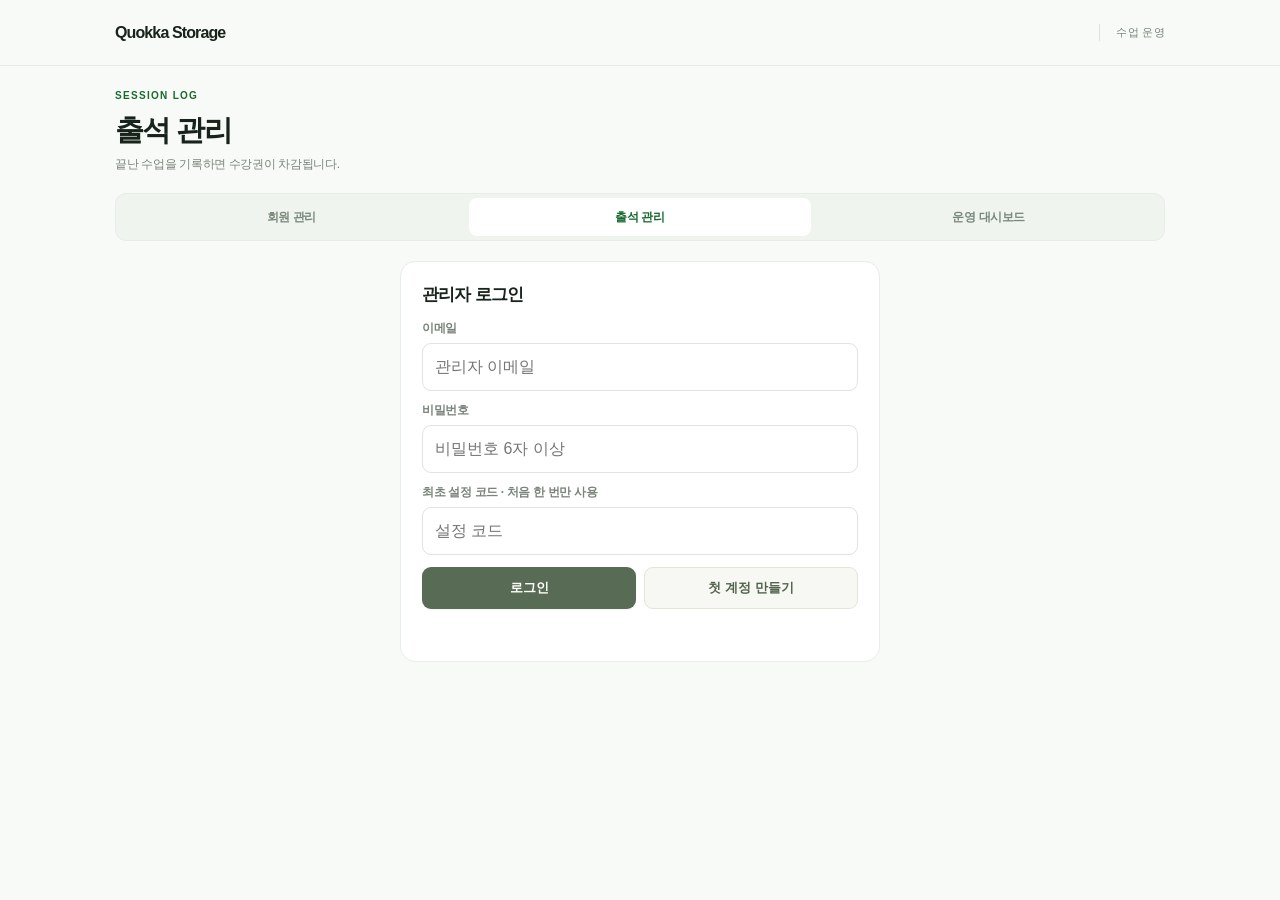
==== commit 4f1229d5: "Remove active navigation pseudo-element green underline at source" ====
--- a/attendance-manager/index.html
+++ b/attendance-manager/index.html
@@ -68,7 +68,7 @@
 .section-nav{background:transparent;border-radius:0;padding:0;margin:0 0 18px;width:100%;gap:24px;border-bottom:1px solid #dfe5d8}
 .section-nav a{border-radius:0;padding:11px 0 12px;font-size:13px;color:#75806f;position:relative}
 .section-nav a[aria-current="page"]{background:transparent;box-shadow:none;color:#354e36}
-.section-nav a[aria-current="page"]:after{content:"";height:2px;position:absolute;bottom:-1px;left:0;right:0;background:#586b55;border-radius:2px}
+
 .data-toolbar{display:flex;align-items:center;justify-content:space-between;gap:12px;min-height:38px;margin:0 0 12px}
 .data-status{font-size:11px;color:#7a8475;line-height:1.5;display:flex;align-items:center;gap:6px}
 .data-status:before{content:"";width:5px;height:5px;background:#a1b38e;border-radius:50%;flex-shrink:0}
@@ -267,7 +267,7 @@
 .name{font-size:14px!important;font-weight:650!important}
 .card b,.metric b,.sum b,.extraTile b{font-weight:650!important}
 @media(max-width:700px){body{padding-top:max(env(safe-area-inset-top),38px)!important}.app-header{height:49px!important;min-height:49px!important}.hero{padding:12px 0 13px!important}.hero h1{font-size:24px!important}.wrap{padding-bottom:100px!important}.panel{padding:13px!important}.panel h2,.titleRow h2{font-size:16px!important}.card,.metric,.sum,.paceCount,.extraTile{padding:11px!important}.card b,.metric b,.sum b,.extraTile b{font-size:clamp(17px,4.8vw,23px)!important}}
-.section-nav a[aria-current="page"]{border-bottom:0!important;box-shadow:none!important;transform:none!important;outline-offset:2px!important}.section-nav a[aria-current="page"]::after,.section-nav a[aria-current="page"]::before{box-shadow:none!important;border-bottom:0!important}</style></head><body><header class="app-header"><a class="brand-lockup" href="../" aria-label="Quokka Storage 홈"><span class="brand-name">Quokka Storage</span></a><span class="workspace-label">수업 운영</span></header><main class="wrap"><a class="home" href="../">← Quokka Storage</a><section class="hero"><small>SESSION LOG</small><h1>출석 관리</h1><p>끝난 수업을 기록하면 수강권이 차감됩니다.</p></section><nav class="section-nav" aria-label="관리 메뉴"><a href="../member-session-manager/">회원 관리</a><a href="../attendance-manager/" aria-current="page">출석 관리</a><a href="../operations-dashboard/">운영 대시보드</a></nav>
+.section-nav a[aria-current="page"]{border-bottom:0!important;box-shadow:none!important;transform:none!important;outline-offset:2px!important}.section-nav a[aria-current="page"]::after,.section-nav a[aria-current="page"]::before{content:none!important;display:none!important;background:none!important;border:0!important;box-shadow:none!important}</style></head><body><header class="app-header"><a class="brand-lockup" href="../" aria-label="Quokka Storage 홈"><span class="brand-name">Quokka Storage</span></a><span class="workspace-label">수업 운영</span></header><main class="wrap"><a class="home" href="../">← Quokka Storage</a><section class="hero"><small>SESSION LOG</small><h1>출석 관리</h1><p>끝난 수업을 기록하면 수강권이 차감됩니다.</p></section><nav class="section-nav" aria-label="관리 메뉴"><a href="../member-session-manager/">회원 관리</a><a href="../attendance-manager/" aria-current="page">출석 관리</a><a href="../operations-dashboard/">운영 대시보드</a></nav>
 <section id="authPanel" class="panel auth"><h2>관리자 로그인</h2><div class="field"><label>이메일</label><input id="email" type="email" autocomplete="email" placeholder="관리자 이메일"></div><div class="field"><label>비밀번호</label><input id="password" type="password" autocomplete="current-password" placeholder="비밀번호 6자 이상"></div><div id="setupField" class="field"><label>최초 설정 코드 · 처음 한 번만 사용</label><input id="setupCode" autocomplete="off" placeholder="설정 코드"></div><div class="auth-actions"><button id="loginBtn" class="btn primary">로그인</button><button id="signupBtn" class="btn secondary">첫 계정 만들기</button></div><div id="authMsg" class="msg"></div></section>
 <section id="claimPanel" class="panel hide"><h2>관리자 권한 연결</h2><p style="margin:0;color:var(--muted);font-size:13px">로그인은 완료됐어요. 최초 설정 코드를 입력하면 이 계정에 관리자 권한이 연결됩니다.</p><div class="field"><label>최초 설정 코드</label><input id="claimCode" autocomplete="off"></div><button id="claimBtn" class="btn primary" style="width:100%">관리자 권한 연결</button><div id="claimMsg" class="msg"></div></section>
 <section id="app" class="hide"><div class="data-toolbar"><span id="dataStatus" class="data-status" role="status" aria-live="polite">정보 확인 중</span><div class="toolbar-actions"><button id="refreshData" class="btn secondary sec" type="button">새로고침</button><button id="logoutBtn" class="btn secondary sec logout-action" type="button">로그아웃</button></div></div><section class="summary"><div class="sum"><small>기록 가능 회원</small><b id="memberCount">0명</b></div><div class="sum"><small>남은 수강량</small><b id="totalRemain">0회</b></div><div class="sum"><small>오늘 출석</small><b id="todayCount">0회</b></div><div class="sum noShow"><small>오늘 노쇼</small><b id="todayNoShow">0회</b></div></section><section class="panel"><div class="titleRow"><h2>오늘 수업 기록하기</h2><small>출석 · 취소 · 노쇼</small></div><div id="members" class="members"></div></section><section class="panel"><div class="titleRow"><h2>최근 수업 기록</h2><small>전체 기록</small></div><div id="history" class="history"></div></section></section></main>
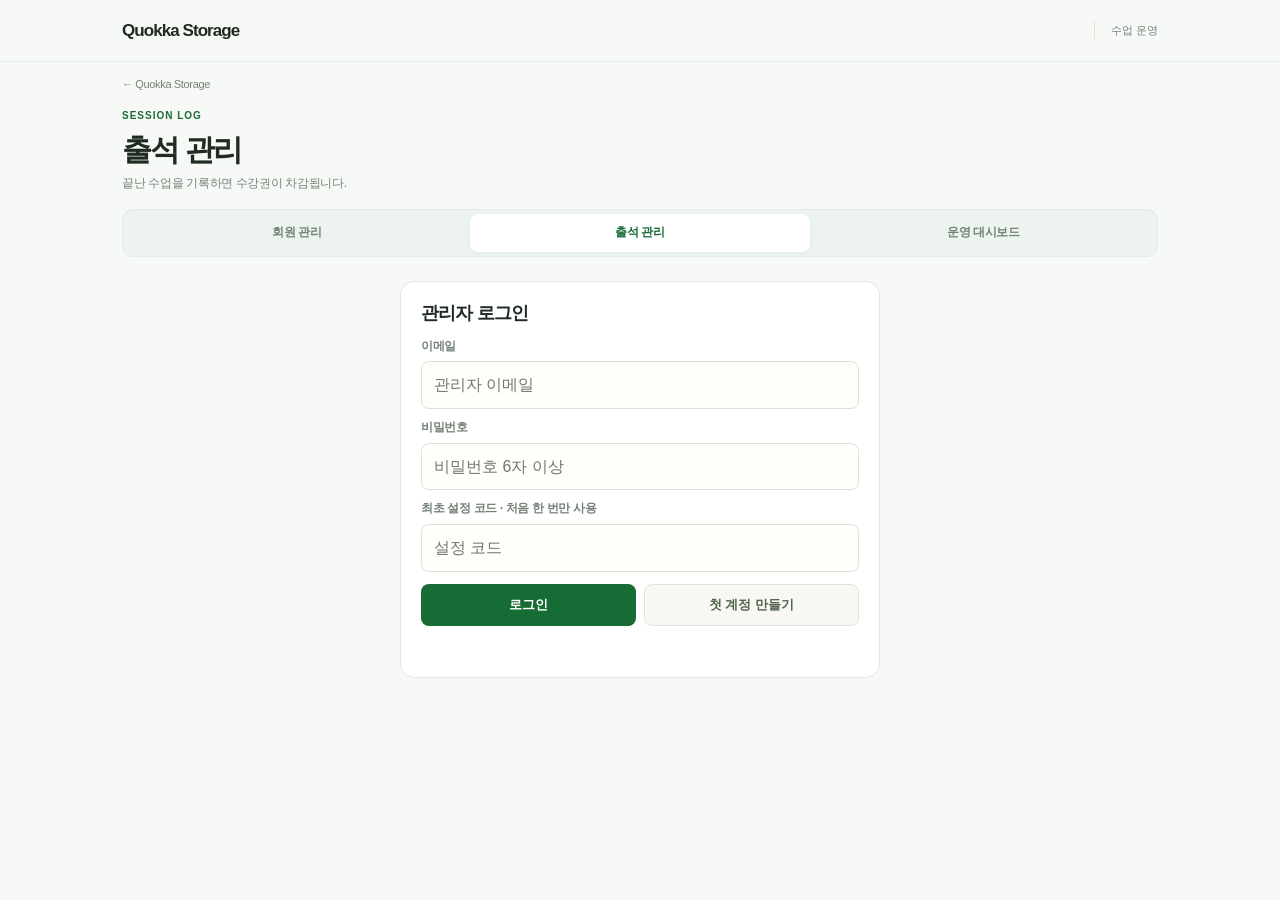
==== commit 5e6a851c: "Replace conflicting visual override stacks with consolidated Quokka UI system" ====
--- a/attendance-manager/index.html
+++ b/attendance-manager/index.html
@@ -100,174 +100,103 @@
 .forecast{grid-template-columns:repeat(2,minmax(0,1fr))}.forecast>.card:last-child{grid-column:1/-1;display:grid;grid-template-columns:1fr auto;align-items:center;gap:0 10px}.forecast>.card:last-child b{margin:0}.forecast>.card:last-child .hint{grid-column:1/-1}
 .monthbar{align-items:center;gap:8px}.monthTitle{font-size:15px}.monthbar .nav .btn{padding:4px 9px}
 }
-/* Quokka Design System 2026.10 · visual only */
-:root{--q-ink:#25362d;--q-brand:#607660;--q-soft:#e9ede5;--q-bg:#f7f8f5;--q-border:#e1e6dd;--q-muted:#69766b}
-body{background:var(--q-bg)!important;color:var(--q-ink);letter-spacing:-.018em;-webkit-font-smoothing:antialiased}
-.wrap{max-width:1140px;margin:auto}
-.app-header{background:rgba(250,251,248,.96);backdrop-filter:blur(14px);-webkit-backdrop-filter:blur(14px)}
-.hero{background:linear-gradient(120deg,#e9efe7,#f3f5ef)!important;color:var(--q-ink)!important;border:1px solid var(--q-border)!important;box-shadow:none!important;padding:22px 26px!important;border-radius:19px!important}
-.hero h1{color:var(--q-ink)!important;font-size:clamp(24px,3vw,31px)!important;letter-spacing:-.045em}
-.hero p,.hero small{color:#637361!important}
-.panel{border:1px solid var(--q-border)!important;border-radius:17px!important;box-shadow:0 2px 14px rgba(38,54,42,.025)!important;background:#fffefa!important}
-.panel h2,.titleRow h2{font-size:clamp(16px,2vw,20px)!important;letter-spacing:-.035em}
-.card,.metric,.sum,.paceCount,.extraTile{border-radius:13px!important;box-shadow:none!important}
-.card b,.metric b,.sum b,.extraTile b{font-variant-numeric:tabular-nums;letter-spacing:-.035em;overflow-wrap:anywhere}
-.btn,button{transition:background .16s ease,border-color .16s ease,transform .16s ease}
-button:focus-visible,a:focus-visible,input:focus-visible,select:focus-visible{outline:3px solid #a4bba4!important;outline-offset:2px}
-input,select,textarea{max-width:100%;min-width:0}
-.item,.member,.hist{box-shadow:none!important}
-.section-nav{max-width:100%;overflow-x:auto;scrollbar-width:none}
-.section-nav::-webkit-scrollbar{display:none}
-@media(max-width:640px){.wrap{padding:12px 12px 88px!important}.hero{padding:18px 19px!important;border-radius:16px!important}.panel{padding:15px!important;margin-top:11px!important}.section-nav{margin:11px 0 14px!important;width:100%;justify-content:space-between}.section-nav a{flex:1;text-align:center;padding:10px 5px!important;font-size:12px!important}.card,.metric,.sum{padding:12px!important}.card b,.metric b,.sum b{font-size:clamp(17px,4.8vw,23px)!important}.titleRow{gap:8px}.titleRow small{font-size:10px!important}.hero p{font-size:12px!important}}
-@media(prefers-reduced-motion:reduce){*,*::before,*::after{scroll-behavior:auto!important;transition:none!important;animation:none!important}}
-/* Editorial minimal refinement · Quokka October 2026 */
-:root{--q-ink:#292c26;--q-brand:#454f3d;--q-soft:#efeee8;--q-bg:#f5f3ed;--q-border:#dddcd3;--q-muted:#77776e;--p:#fbfaf6;--b:#535f4d;--b2:#6c7664;--i:#292c26;--m:#77776e;--l:#deddd4;--s:#efeee8}
-body{background:#f5f3ed!important;color:#292c26!important;font-family:-apple-system,BlinkMacSystemFont,"Apple SD Gothic Neo","Noto Sans KR",sans-serif!important;letter-spacing:-.022em}
-.wrap{max-width:1100px!important}
-.app-header{background:#f5f3ed!important;border-bottom:1px solid #e2e0d7!important;box-shadow:none!important}
-.brand-name{letter-spacing:-.035em!important}
-.hero{background:#eeede6!important;border:0!important;border-bottom:1px solid #d9d8ce!important;border-radius:2px!important;padding:24px 25px!important}
-.hero small{letter-spacing:.18em!important;color:#777b6e!important}
-.hero h1{font-size:clamp(24px,2.8vw,31px)!important;font-weight:680!important;letter-spacing:-.05em!important}
-.hero p{color:#75766b!important}
-.panel{background:#fbfaf6!important;border:1px solid #e3e1d9!important;border-radius:5px!important;padding:21px 23px!important;box-shadow:none!important}
-.card,.metric,.sum,.paceCount,.extraTile{background:#f3f2ec!important;border:1px solid #e6e4db!important;border-radius:4px!important;box-shadow:none!important}
-.card.warn,.card.danger{background:#f1eee6!important}
-.item,.member,.hist,.pass{border-radius:3px!important}
-.titleRow h2,.panel h2{font-weight:680!important;letter-spacing:-.042em!important}
-.section-nav{background:transparent!important;border-bottom:1px solid #dcdad1!important;border-radius:0!important;padding:0!important;gap:20px!important}
-.section-nav a{background:transparent!important;border-radius:0!important;padding:11px 1px!important;color:#77796f!important}
-.section-nav a[aria-current="page"]{color:#313b30!important;border-bottom:2px solid #4c5948!important}
-.q-ops-tabs{position:sticky!important;background:rgba(245,243,237,.97)!important;border:0!important;border-bottom:1px solid #d7d7cc!important;border-radius:0!important;box-shadow:none!important;gap:16px!important;padding:4px 0!important}
-.q-ops-tabs button{border-radius:0!important;font-weight:600!important;padding:10px 5px!important;color:#74766b!important}
-.q-ops-tabs button[aria-selected="true"]{background:transparent!important;color:#303a2e!important;box-shadow:inset 0 -2px 0 #3d4c3b!important}
-.btn,.primary,.pri{border-radius:4px!important}
-input,select,textarea{border-radius:4px!important;background:#fcfbf8!important;border-color:#d9d8cf!important}
-.badge{border-radius:3px!important;font-weight:650!important}
-.summary,.forecast,.cash,.metrics,.extraGrid{gap:8px!important}
-.itemTop{gap:8px}
-.name{font-weight:700!important}
-#app>.panel .item{padding:11px 2px!important}
-.q-dashboard-lead{margin:13px 0 0!important}
-.q-dashboard-lead strong{font-weight:680!important}
-@media(max-width:640px){.wrap{padding:10px 12px 80px!important}.hero{padding:17px 16px!important}.panel{padding:15px!important;margin-top:9px!important}.section-nav{gap:7px!important}.section-nav a{font-size:11px!important;padding:10px 1px!important}.q-ops-tabs{gap:8px!important}.q-ops-tabs button{padding:10px 5px!important}.card,.metric,.sum,.extraTile{padding:11px!important}.panel h2{font-size:17px!important}.hero h1{font-size:25px!important}}
-/* Editorial Layout v3 */
-:root{--ed-rule:#dadbd1;--ed-ink:#252a23}
-body{background:#f3f2ed!important;color:var(--ed-ink)!important;font-size:14px!important;line-height:1.56!important;letter-spacing:-.018em!important}
-.wrap{max-width:1160px!important;padding:24px clamp(15px,3vw,42px) 84px!important}
-.app-header{min-height:60px!important;padding-inline:clamp(16px,3vw,42px)!important}
-.brand-name{font-family:Georgia,"Times New Roman",serif!important;font-size:20px!important;font-weight:500!important}
-.hero{display:grid!important;grid-template-columns:minmax(0,1fr) minmax(160px,34%)!important;grid-template-areas:"eyebrow eyebrow" "title subtitle"!important;align-items:end!important;gap:8px 22px!important;background:transparent!important;border:0!important;border-top:1px solid var(--ed-rule)!important;border-bottom:1px solid var(--ed-rule)!important;padding:29px 0 26px!important;border-radius:0!important}
-.hero small{grid-area:eyebrow!important;font-size:10px!important;letter-spacing:.19em!important}
-.hero h1{grid-area:title!important;font-family:Georgia,"Noto Serif KR",serif!important;font-size:clamp(31px,4.4vw,52px)!important;font-weight:500!important;line-height:1.13!important;margin:0!important}
-.hero p{grid-area:subtitle!important;font-size:12px!important;line-height:1.7!important;text-align:right!important;margin:0!important}
-.panel{background:#faf9f5!important;padding:clamp(18px,2.5vw,30px)!important;border:1px solid var(--ed-rule)!important;border-radius:0!important;margin-top:14px!important}
-.panel h2,.titleRow h2{font-family:Georgia,"Noto Serif KR","Apple SD Gothic Neo",serif!important;font-size:clamp(19px,2.25vw,26px)!important;font-weight:500!important;line-height:1.32!important}
-.card,.metric,.sum,.paceCount,.extraTile{padding:17px!important;background:transparent!important;border:0!important;border-top:1px solid var(--ed-rule)!important;border-radius:0!important}
-.card b,.metric b,.sum b,.extraTile b{font-size:clamp(21px,2.65vw,31px)!important;font-weight:600!important;letter-spacing:-.055em!important;font-variant-numeric:tabular-nums!important}
-.summary,.forecast,.cash,.metrics,.extraGrid{gap:8px 16px!important}
-#app>.summary .card:first-child,#app>.summary .card:nth-child(3){background:transparent!important;border-color:var(--ed-rule)!important}
-.item,.member,.hist{background:transparent!important;border:0!important;border-bottom:1px solid var(--ed-rule)!important;border-radius:0!important;padding:15px 2px!important}
-.name{font-size:15px!important;font-weight:650!important}
-.badge{border-radius:2px!important;font-size:10px!important}
-.q-ops-tabs{margin:6px 0 17px!important}
-.q-dashboard-lead strong{font-family:Georgia,"Noto Serif KR",serif!important;font-size:18px!important;font-weight:500!important}
-.chartBox{border:0!important;border-top:1px solid var(--ed-rule)!important;border-radius:0!important;background:transparent!important}
-@media(max-width:700px){.wrap{padding:10px 15px 85px!important}.hero{grid-template-columns:1fr!important;grid-template-areas:"eyebrow" "title" "subtitle"!important;padding:20px 0 19px!important}.hero h1{font-size:34px!important}.hero p{text-align:left!important}.panel{padding:17px 16px!important;margin-top:10px!important}.panel h2{font-size:20px!important}.card,.metric,.sum,.paceCount,.extraTile{padding:13px 8px!important}.card b,.metric b,.sum b,.extraTile b{font-size:clamp(18px,5.2vw,25px)!important}.item,.member,.hist{padding:12px 1px!important}.summary,.forecast,.cash,.metrics,.extraGrid{gap:7px 11px!important}}
-#app>.summary{margin:16px 0!important}#app>.summary .sum:nth-child(3){border-top:2px solid #53684f!important}#members.members{gap:0!important}.member .actions button{min-height:42px!important}.history{gap:0!important}@media(max-width:700px){.member .actions button{font-size:12px!important;padding:10px 5px!important}}/* Typography correction v4: consistent Korean-first modern sans */
-:root{--quokka-font:-apple-system,BlinkMacSystemFont,"Apple SD Gothic Neo","Pretendard","Noto Sans KR","Malgun Gothic",sans-serif}
-html,body,button,input,select,textarea{font-family:var(--quokka-font)!important}
-.brand-name,.hero h1,.panel h2,.titleRow h2,.category-title h2,.tab-text b,.q-dashboard-lead strong,footer{font-family:var(--quokka-font)!important}
-.brand-name{font-size:17px!important;font-weight:750!important;letter-spacing:-.055em!important}
-.hero h1{font-size:clamp(29px,4.1vw,44px)!important;font-weight:750!important;letter-spacing:-.058em!important;line-height:1.22!important}
-.panel h2,.titleRow h2{font-weight:700!important;letter-spacing:-.05em!important}
-.category-title h2{font-weight:720!important;letter-spacing:-.055em!important}
-.tab-text b{font-weight:700!important;letter-spacing:-.055em!important}
-.q-dashboard-lead strong{font-weight:700!important}
-footer{font-weight:450!important;letter-spacing:.04em!important}
-@media(max-width:700px){.hero h1{font-size:32px!important}.brand-name{font-size:17px!important}.tab-text b{font-size:19px!important}}
-/* Quiet Clarity typography */:root{--qfont:-apple-system,BlinkMacSystemFont,"Apple SD Gothic Neo","Noto Sans KR","Malgun Gothic",sans-serif}html,body,button,input,select,textarea{font-family:var(--qfont)!important}body{font-weight:400!important;letter-spacing:-.025em!important;background:#f7f7f3!important}.app-header{background:#f7f7f3!important}.brand-name{font-family:var(--qfont)!important;font-size:18px!important;font-weight:600!important}.hero h1{font-family:var(--qfont)!important;font-size:clamp(26px,3.3vw,36px)!important;font-weight:600!important}.hero p{font-size:13px!important}.panel h2,.titleRow h2{font-family:var(--qfont)!important;font-size:clamp(17px,2.2vw,21px)!important;font-weight:600!important}.name{font-weight:600!important}.card b,.sum b{font-weight:600!important}@media(max-width:700px){.hero h1{font-size:28px!important}.panel h2{font-size:18px!important}}/* Quokka Workspace 2.0 · unified functional design */
-:root{--q-bg:#f8faf7;--q-white:#fff;--q-ink:#18231b;--q-muted:#79847a;--q-green:#17692d;--q-soft:#edf5ee;--q-line:#e7ede7;--p:#fff;--b:#17692d;--b2:#348347;--i:#18231b;--m:#79847a;--l:#e7ede7;--s:#edf5ee;--bg:#f8faf7;--paper:#fff;--brand:#17692d;--brand2:#348347;--ink:#18231b;--muted:#79847a;--line:#e7ede7;--soft:#edf5ee}
-html,body,button,input,select,textarea{font-family:-apple-system,BlinkMacSystemFont,"Apple SD Gothic Neo","Noto Sans KR",sans-serif!important}
-body{background:var(--q-bg)!important;color:var(--q-ink)!important;font-size:14px!important;line-height:1.5!important;letter-spacing:-.025em!important}
-.wrap{max-width:1100px!important;margin:auto!important;padding:0 25px 110px!important}
-.app-header{height:66px!important;min-height:66px!important;background:rgba(248,250,247,.97)!important;border-bottom:1px solid var(--q-line)!important;padding:0 max(25px,calc((100vw - 1050px)/2))!important;box-shadow:none!important;display:flex!important;align-items:center!important}
-.brand-name{font-size:18px!important;font-weight:750!important;letter-spacing:-.06em!important;color:var(--q-ink)!important}
-.workspace-label{font-size:11px!important;color:var(--q-muted)!important;letter-spacing:.03em!important}
-.home{font-size:11px!important;color:var(--q-muted)!important;margin:18px 0 0!important}
-.hero{display:block!important;background:transparent!important;border:0!important;padding:22px 0 19px!important;border-radius:0!important;margin:0!important;box-shadow:none!important}
-.hero small{display:block!important;font-size:10px!important;color:var(--q-green)!important;letter-spacing:.13em!important;font-weight:700!important}
-.hero h1{font-size:clamp(27px,3.6vw,36px)!important;font-weight:740!important;letter-spacing:-.07em!important;line-height:1.25!important;margin:9px 0 5px!important}
-.hero p{font-size:12px!important;color:var(--q-muted)!important;text-align:left!important;line-height:1.6!important;margin:0!important}
-.section-nav{display:flex!important;width:100%!important;gap:6px!important;margin:0 0 20px!important;padding:4px!important;border:1px solid var(--q-line)!important;background:#f0f4ef!important;border-radius:11px!important;overflow:auto!important}
-.section-nav a{flex:1!important;text-align:center!important;border:0!important;border-radius:8px!important;padding:10px 7px!important;font-size:12px!important;font-weight:600!important;color:#78887a!important;white-space:nowrap!important}
-.section-nav a[aria-current="page"]{background:white!important;color:var(--q-green)!important;box-shadow:0 2px 6px #172b1a0c!important}
-.panel{background:var(--q-white)!important;border:1px solid var(--q-line)!important;border-radius:15px!important;padding:21px!important;box-shadow:none!important;margin-top:12px!important}
-.panel h2,.titleRow h2{font-family:inherit!important;font-size:19px!important;font-weight:730!important;letter-spacing:-.045em!important;line-height:1.35!important}
-.panel h3{font-size:15px!important;font-weight:700!important}
-.titleRow small,.hint,.meta,.sub,.extraSub{color:var(--q-muted)!important}
-.summary,.forecast,.cash,.metrics,.extraGrid{gap:10px!important}
-.card,.metric,.sum,.paceCount,.extraTile{background:#fff!important;border:1px solid var(--q-line)!important;border-radius:12px!important;padding:15px!important;box-shadow:none!important;min-width:0!important}
-.card small,.metric small,.sum small,.extraTile small{font-size:11px!important;color:var(--q-muted)!important;font-weight:500!important;line-height:1.5!important}
-.card b,.metric b,.sum b,.extraTile b{font-size:clamp(20px,2.6vw,28px)!important;font-weight:720!important;letter-spacing:-.055em!important;line-height:1.32!important;overflow-wrap:anywhere!important;font-variant-numeric:tabular-nums!important}
-.card.warn,.card.danger{background:#fcf7f1!important}
-.item,.member,.hist{border:1px solid var(--q-line)!important;border-radius:11px!important;background:#fff!important;padding:14px!important;margin:0!important;box-shadow:none!important}
-.name{font-size:14px!important;font-weight:700!important}
-.badge{background:var(--q-soft)!important;color:var(--q-green)!important;border:0!important;border-radius:7px!important;padding:5px 8px!important;font-size:10px!important;font-weight:700!important}
-.btn,button.primary,button.pri,.primary,.pri{border-radius:9px!important;font-weight:650!important}
-input,select,textarea{background:#fff!important;border:1px solid #dde5dd!important;border-radius:9px!important;min-width:0!important}
-button:focus-visible,a:focus-visible,input:focus-visible,select:focus-visible{outline:3px solid #8ac49a!important;outline-offset:2px!important}
-.q-ops-tabs{position:sticky!important;top:5px!important;z-index:15!important;background:rgba(248,250,247,.97)!important;border:1px solid var(--q-line)!important;border-radius:12px!important;padding:5px!important;gap:3px!important;backdrop-filter:blur(12px)!important}
-.q-ops-tabs button{flex:1!important;font-size:12px!important;padding:11px 8px!important;border-radius:8px!important;color:var(--q-muted)!important}
-.q-ops-tabs button[aria-selected="true"]{background:var(--q-green)!important;color:#fff!important;box-shadow:none!important}
-.q-dashboard-lead{margin-top:17px!important}
-.q-dashboard-lead strong{font-family:inherit!important;font-size:15px!important;font-weight:730!important}
-.q-dashboard-lead small{font-size:11px!important}
-.chartBox{border:1px solid var(--q-line)!important;border-radius:11px!important;background:#fff!important;padding:14px!important}
-.chartBox h3{font-weight:700!important}
-#calendarUpcoming .item,#pace .item,#renew .item,#renewForecastList .item,#passList .item,#payList .item,#recent .item{border:0!important;border-bottom:1px solid var(--q-line)!important;border-radius:0!important;background:transparent!important;padding:13px 4px!important}
+/* QUOKKA DESIGN SYSTEM 3.0 — consolidated, Korean-first */
+:root{--bg:#f7f9f7;--paper:#fff;--p:#fff;--brand:#176b35;--b:#176b35;--brand2:#3c8b52;--b2:#3c8b52;--ink:#202c23;--i:#202c23;--muted:#758278;--m:#758278;--line:#e4ebe5;--l:#e4ebe5;--soft:#eef6ef;--s:#eef6ef}
+html{font-family:-apple-system,BlinkMacSystemFont,"Apple SD Gothic Neo","Noto Sans KR",sans-serif;-webkit-text-size-adjust:100%}
+body{background:var(--bg);color:var(--ink);font-family:inherit;line-height:1.48;letter-spacing:-.025em;-webkit-font-smoothing:antialiased;font-size:14px}
+button,input,select,textarea{font:inherit}
+button:focus-visible,a:focus-visible,input:focus-visible,select:focus-visible{outline:3px solid #98c6a5;outline-offset:2px}
+.wrap{max-width:1080px;margin:0 auto;padding:0 22px 100px}
+.app-header{height:62px;min-height:62px;display:flex;align-items:center;justify-content:space-between;background:var(--bg);border-bottom:1px solid var(--line);box-shadow:none;padding:0 max(22px,calc((100vw - 1036px)/2))}
+.brand-name{font-size:17px;font-weight:700;letter-spacing:-.055em;color:var(--ink)}
+.workspace-label{font-size:11px;color:var(--muted);font-weight:500;letter-spacing:0}
+.home{display:inline-block;margin:10px 0 0;padding:4px 0;background:transparent;border:0;font-size:11px;font-weight:500;color:var(--muted)}
+.hero{display:block;margin:0;padding:13px 0 17px;background:transparent;border:0;border-radius:0;box-shadow:none;color:var(--ink)}
+.hero small{display:block;color:var(--brand);font-size:10px;font-weight:650;letter-spacing:.1em}
+.hero h1{color:var(--ink);font-size:clamp(24px,3vw,30px);font-weight:700;letter-spacing:-.06em;line-height:1.26;margin:7px 0 5px}
+.hero p{color:var(--muted);font-size:12px;line-height:1.55;margin:0;text-align:left}
+.section-nav{display:flex;gap:4px;padding:4px;margin:0 0 16px;background:#edf3ee;border:1px solid var(--line);border-radius:11px;width:100%;max-width:100%;overflow-x:auto;scrollbar-width:none}
+.section-nav a{flex:1;min-width:0;text-align:center;padding:10px 8px;font-size:12px;font-weight:600;white-space:nowrap;text-decoration:none;color:#738477;border:0;border-radius:8px;position:relative;box-shadow:none}
+.section-nav a[aria-current="page"]{background:white;color:var(--brand);border:0;box-shadow:0 1px 4px #12301a0b}
+.section-nav a[aria-current="page"]::after,.section-nav a[aria-current="page"]::before{content:none;display:none}
+.panel{background:white;border:1px solid var(--line);border-radius:14px;box-shadow:none;margin-top:12px;padding:20px}
+.panel h2,.titleRow h2{font-size:18px;font-weight:700;line-height:1.3;letter-spacing:-.045em}
+.panel h3{font-size:14px;font-weight:700;letter-spacing:-.025em}
+.titleRow{display:flex;align-items:center;justify-content:space-between;gap:10px;flex-wrap:wrap}
+.titleRow small,.hint,.meta,.sub,.extraSub{color:var(--muted);font-size:11px;line-height:1.5}
+.summary,.forecast,.cash,.metrics,.extraGrid{gap:9px}
+.card,.metric,.sum,.paceCount,.extraTile{background:white;border:1px solid var(--line);border-radius:11px;padding:13px;min-width:0;box-shadow:none}
+.card small,.metric small,.sum small,.extraTile small{display:block;font-size:11px;font-weight:500;line-height:1.45;color:var(--muted)}
+.card b,.metric b,.sum b,.extraTile b{display:block;font-size:clamp(19px,2.6vw,26px);font-weight:700;line-height:1.32;letter-spacing:-.05em;overflow-wrap:anywhere;font-variant-numeric:tabular-nums}
+.forecast .heroCard,#quokkaExtras .extraTile:nth-child(2){background:var(--soft);border-color:#d8e8db}
+.forecast .heroCard b,#quokkaExtras .extraTile:nth-child(2) b{color:var(--brand)}
+.card.danger,.sum.noShow{background:#fff9f8;border-color:#f1e5e2}
+.name{font-size:14px;font-weight:700;letter-spacing:-.035em}
+.item,.member,.hist{background:white;border:1px solid var(--line);border-radius:10px;padding:13px;box-shadow:none}
+.itemTop{display:flex;align-items:flex-start;justify-content:space-between;gap:12px}
+.itemTop>*{min-width:0}
+.money{font-variant-numeric:tabular-nums;overflow-wrap:anywhere}
+.badge{background:var(--soft);color:var(--brand);border:1px solid #dce9df;border-radius:6px;padding:4px 7px;font-size:10px;font-weight:650}
+.btn,.primary,.pri,.secondary,.sec{border-radius:8px;font-weight:650;box-shadow:none}
+.primary,.pri{background:var(--brand);color:white}
+input,select,textarea{background:white;border:1px solid #dbe5dd;border-radius:8px;max-width:100%;min-width:0}
+.toolbar{display:flex;gap:9px;align-items:center;margin:13px 0}
+.toolbar input{flex:1;min-width:0}
+.members,.history{gap:10px}
+.member .pass,.member .passStack .pass{background:#f2f8f3;border:1px solid #e0ebe2;border-radius:8px;padding:10px}
+.member .actions button{min-height:40px}
+.sheet{border-radius:16px}
+.q-dashboard-lead{display:flex;justify-content:space-between;align-items:center;gap:10px;margin:17px 0 9px}
+.q-dashboard-lead strong{font-size:14px;font-weight:700}
+.q-dashboard-lead small{font-size:11px;color:var(--muted)}
+.q-ops-tabs{position:sticky;top:4px;z-index:15;display:flex;gap:4px;padding:4px;margin:0 0 14px;background:rgba(245,249,246,.96);border:1px solid var(--line);border-radius:11px;backdrop-filter:blur(12px);overflow-x:auto;scrollbar-width:none}
+.q-ops-tabs button{flex:1;border:0;background:transparent;border-radius:8px;color:var(--muted);padding:10px 8px;font-size:12px;font-weight:650;white-space:nowrap;cursor:pointer}
+.q-ops-tabs button[aria-selected="true"]{background:var(--brand);color:white;box-shadow:none}
+#app>.panel.q-tab-hidden{display:none!important}
+#app>.summary{display:grid;grid-template-columns:repeat(5,minmax(0,1fr));gap:8px;margin:12px 0}
+#app>.summary .card:first-child{background:var(--soft);border-color:#d8e8db}
+#app>.panel .forecast,#app>.panel .cash{display:grid;grid-template-columns:repeat(3,minmax(0,1fr))}
+#quokkaExtras .extraGrid{display:grid;grid-template-columns:repeat(3,minmax(0,1fr));gap:8px;margin:10px 0}
+#quokkaExtras .extraTile{background:white;border:1px solid var(--line);border-radius:10px;padding:13px}
+#quokkaExtras .extraList{max-height:300px;overflow:auto;scrollbar-width:thin}
+#quokkaExtras .extraRow{display:flex;justify-content:space-between;gap:10px;padding:11px 0;border-bottom:1px solid var(--line);font-size:12px}
+#quokkaExtras .extraForm{display:flex;flex-wrap:wrap;gap:8px;margin-top:12px}
+#quokkaExtras .extraForm input,#quokkaExtras .extraForm select{flex:1;min-width:0;padding:10px}
+#quokkaExtras .extraForm button{background:var(--brand);color:white;border:0;border-radius:8px;padding:10px 14px}
+#calendarUpcoming .item,#pace .item,#renew .item,#renewForecastList .item,#passList .item,#payList .item,#recent .item{border:0;border-bottom:1px solid var(--line);border-radius:0;background:transparent;padding:12px 3px}
 .q-bottom-nav{display:none}
 @media(max-width:700px){
-.wrap{padding:0 15px 104px!important}
-.app-header{height:60px!important;min-height:60px!important;padding:0 16px!important}
-.brand-name{font-size:17px!important}
-.home{margin:12px 0 0!important}
-.hero{padding:16px 0 18px!important}
-.hero h1{font-size:28px!important}
-.hero p{font-size:12px!important}
-.section-nav{margin-bottom:14px!important}
-.section-nav a{font-size:11px!important}
-.panel{padding:15px!important;border-radius:13px!important;margin-top:10px!important}
-.panel h2,.titleRow h2{font-size:17px!important}
-.card,.metric,.sum,.paceCount,.extraTile{padding:12px!important;border-radius:10px!important}
-.card b,.metric b,.sum b,.extraTile b{font-size:clamp(18px,5vw,24px)!important}
-.summary,.forecast,.cash,.metrics,.extraGrid{gap:8px!important}
-.q-ops-tabs{top:4px!important}
-.q-bottom-nav{position:fixed;bottom:0;left:0;right:0;z-index:60;display:grid;grid-template-columns:repeat(4,minmax(0,1fr));background:rgba(255,255,255,.97);border-top:1px solid var(--q-line);padding:9px 9px calc(8px + env(safe-area-inset-bottom));backdrop-filter:blur(15px)}
-.q-bottom-nav a{display:flex;flex-direction:column;align-items:center;gap:4px;color:#8c988e;font-size:10px;text-decoration:none!important;font-weight:550}
-.q-bottom-nav a[aria-current="page"]{color:var(--q-green);font-weight:750}
+body{padding-top:max(env(safe-area-inset-top),38px)}
+.wrap{padding:0 15px 110px}
+.app-header{height:49px;min-height:49px;padding:0 16px}
+.brand-name{font-size:16px}
+.home{margin:9px 0 0}
+.hero{padding:11px 0 14px}
+.hero h1{font-size:24px}
+.hero p{font-size:12px}
+.section-nav{margin-bottom:12px}
+.section-nav a{font-size:11px;padding:10px 5px}
+.panel{padding:14px;margin-top:10px;border-radius:12px}
+.panel h2,.titleRow h2{font-size:16px}
+.card,.metric,.sum,.paceCount,.extraTile{padding:11px;border-radius:9px}
+.card b,.metric b,.sum b,.extraTile b{font-size:clamp(17px,4.8vw,22px)}
+#app>.summary{grid-template-columns:repeat(2,minmax(0,1fr))}
+#app>.summary .card:last-child{grid-column:1/-1}
+#app>.panel .forecast,#app>.panel .cash{grid-template-columns:repeat(2,minmax(0,1fr))}
+#app>.panel .forecast .card:last-child:nth-child(3){grid-column:1/-1}
+#quokkaExtras .extraGrid{grid-template-columns:repeat(2,minmax(0,1fr))}
+#quokkaExtras .extraGrid .extraTile:last-child:nth-child(3){grid-column:1/-1}
+.toolbar{display:grid;grid-template-columns:minmax(0,1fr) auto}
+.toolbar input{width:100%;flex-basis:auto}
+.member .actions{gap:6px}
+.member .actions button{font-size:12px}
+.q-bottom-nav{position:fixed;bottom:0;left:0;right:0;z-index:60;display:grid;grid-template-columns:repeat(4,minmax(0,1fr));background:rgba(255,255,255,.97);border-top:1px solid var(--line);padding:9px 9px calc(8px + env(safe-area-inset-bottom));backdrop-filter:blur(15px)}
+.q-bottom-nav a{display:flex;flex-direction:column;align-items:center;gap:4px;color:#8c988e;font-size:10px;text-decoration:none;font-weight:500}
+.q-bottom-nav a[aria-current="page"]{color:var(--brand);font-weight:700}
 .q-bottom-nav svg{width:19px;height:19px;fill:none;stroke:currentColor;stroke-width:1.8;stroke-linecap:round;stroke-linejoin:round}
 }
-@media(prefers-reduced-motion:reduce){*,*::before,*::after{transition:none!important;animation:none!important}}
-/* Attendance: quick session actions */
-#app>.summary{margin:14px 0!important}
-#app>.summary .sum:nth-child(3){background:var(--q-soft)!important;border-color:#d9e8dc!important}
-.members,.history{gap:10px!important}
-.member .actions button{min-height:43px!important}
-@media(max-width:700px){.member .actions{grid-template-columns:repeat(3,minmax(0,1fr))!important;gap:6px!important}.member .actions button{font-size:11px!important;padding:10px 4px!important}}
-/* Korean-first compact typography · 2026-10 */
-:root{--k-font:-apple-system,BlinkMacSystemFont,"Apple SD Gothic Neo","Noto Sans KR","Malgun Gothic",sans-serif}
-html,body,button,input,select,textarea{font-family:var(--k-font)!important}
-.brand-name{font-size:16px!important;font-weight:650!important;letter-spacing:-.055em!important}
-.hero h1{font-size:clamp(24px,3vw,29px)!important;font-weight:650!important;line-height:1.3!important;letter-spacing:-.055em!important}
-.hero small{font-size:10px!important}
-.hero p{font-size:12px!important}
-.panel h2,.titleRow h2{font-size:17px!important;font-weight:650!important;line-height:1.4!important}
-.panel h3{font-size:14px!important;font-weight:650!important}
-.name{font-size:14px!important;font-weight:650!important}
-.card b,.metric b,.sum b,.extraTile b{font-weight:650!important}
-@media(max-width:700px){body{padding-top:max(env(safe-area-inset-top),38px)!important}.app-header{height:49px!important;min-height:49px!important}.hero{padding:12px 0 13px!important}.hero h1{font-size:24px!important}.wrap{padding-bottom:100px!important}.panel{padding:13px!important}.panel h2,.titleRow h2{font-size:16px!important}.card,.metric,.sum,.paceCount,.extraTile{padding:11px!important}.card b,.metric b,.sum b,.extraTile b{font-size:clamp(17px,4.8vw,23px)!important}}
-.section-nav a[aria-current="page"]{border-bottom:0!important;box-shadow:none!important;transform:none!important;outline-offset:2px!important}.section-nav a[aria-current="page"]::after,.section-nav a[aria-current="page"]::before{content:none!important;display:none!important;background:none!important;border:0!important;box-shadow:none!important}</style></head><body><header class="app-header"><a class="brand-lockup" href="../" aria-label="Quokka Storage 홈"><span class="brand-name">Quokka Storage</span></a><span class="workspace-label">수업 운영</span></header><main class="wrap"><a class="home" href="../">← Quokka Storage</a><section class="hero"><small>SESSION LOG</small><h1>출석 관리</h1><p>끝난 수업을 기록하면 수강권이 차감됩니다.</p></section><nav class="section-nav" aria-label="관리 메뉴"><a href="../member-session-manager/">회원 관리</a><a href="../attendance-manager/" aria-current="page">출석 관리</a><a href="../operations-dashboard/">운영 대시보드</a></nav>
+@media(prefers-reduced-motion:reduce){*,*::before,*::after{animation:none!important;transition:none!important;scroll-behavior:auto!important}}
+</style></head><body><header class="app-header"><a class="brand-lockup" href="../" aria-label="Quokka Storage 홈"><span class="brand-name">Quokka Storage</span></a><span class="workspace-label">수업 운영</span></header><main class="wrap"><a class="home" href="../">← Quokka Storage</a><section class="hero"><small>SESSION LOG</small><h1>출석 관리</h1><p>끝난 수업을 기록하면 수강권이 차감됩니다.</p></section><nav class="section-nav" aria-label="관리 메뉴"><a href="../member-session-manager/">회원 관리</a><a href="../attendance-manager/" aria-current="page">출석 관리</a><a href="../operations-dashboard/">운영 대시보드</a></nav>
 <section id="authPanel" class="panel auth"><h2>관리자 로그인</h2><div class="field"><label>이메일</label><input id="email" type="email" autocomplete="email" placeholder="관리자 이메일"></div><div class="field"><label>비밀번호</label><input id="password" type="password" autocomplete="current-password" placeholder="비밀번호 6자 이상"></div><div id="setupField" class="field"><label>최초 설정 코드 · 처음 한 번만 사용</label><input id="setupCode" autocomplete="off" placeholder="설정 코드"></div><div class="auth-actions"><button id="loginBtn" class="btn primary">로그인</button><button id="signupBtn" class="btn secondary">첫 계정 만들기</button></div><div id="authMsg" class="msg"></div></section>
 <section id="claimPanel" class="panel hide"><h2>관리자 권한 연결</h2><p style="margin:0;color:var(--muted);font-size:13px">로그인은 완료됐어요. 최초 설정 코드를 입력하면 이 계정에 관리자 권한이 연결됩니다.</p><div class="field"><label>최초 설정 코드</label><input id="claimCode" autocomplete="off"></div><button id="claimBtn" class="btn primary" style="width:100%">관리자 권한 연결</button><div id="claimMsg" class="msg"></div></section>
 <section id="app" class="hide"><div class="data-toolbar"><span id="dataStatus" class="data-status" role="status" aria-live="polite">정보 확인 중</span><div class="toolbar-actions"><button id="refreshData" class="btn secondary sec" type="button">새로고침</button><button id="logoutBtn" class="btn secondary sec logout-action" type="button">로그아웃</button></div></div><section class="summary"><div class="sum"><small>기록 가능 회원</small><b id="memberCount">0명</b></div><div class="sum"><small>남은 수강량</small><b id="totalRemain">0회</b></div><div class="sum"><small>오늘 출석</small><b id="todayCount">0회</b></div><div class="sum noShow"><small>오늘 노쇼</small><b id="todayNoShow">0회</b></div></section><section class="panel"><div class="titleRow"><h2>오늘 수업 기록하기</h2><small>출석 · 취소 · 노쇼</small></div><div id="members" class="members"></div></section><section class="panel"><div class="titleRow"><h2>최근 수업 기록</h2><small>전체 기록</small></div><div id="history" class="history"></div></section></section></main>
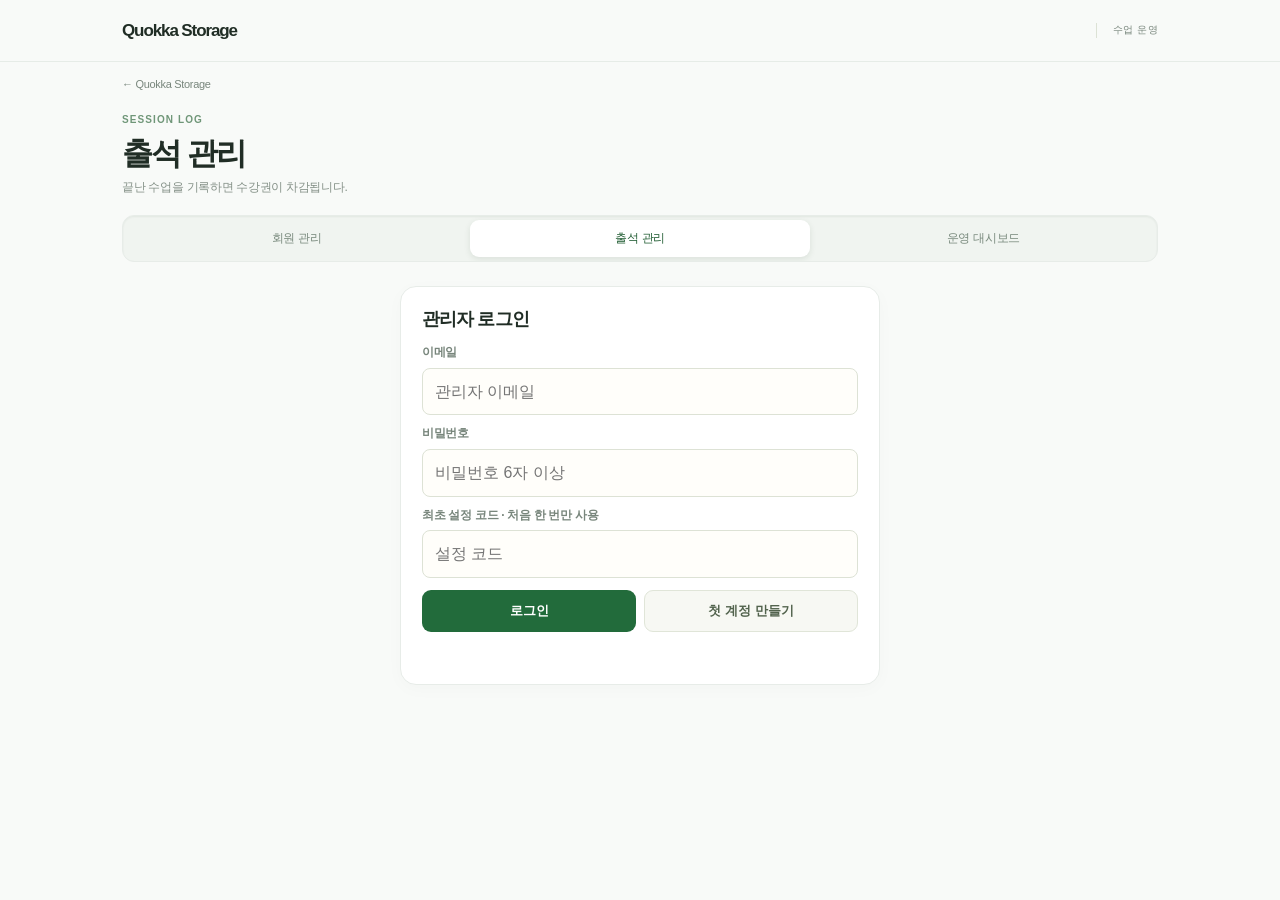
==== commit 43885d78: "Refine visual hierarchy, Korean typography and restrained card styling" ====
--- a/attendance-manager/index.html
+++ b/attendance-manager/index.html
@@ -196,6 +196,57 @@
 .q-bottom-nav svg{width:19px;height:19px;fill:none;stroke:currentColor;stroke-width:1.8;stroke-linecap:round;stroke-linejoin:round}
 }
 @media(prefers-reduced-motion:reduce){*,*::before,*::after{animation:none!important;transition:none!important;scroll-behavior:auto!important}}
+/* Quokka Visual Polish 3.1 — restrained Korean SaaS aesthetic */
+:root{--bg:#f8faf8;--paper:#ffffff;--p:#ffffff;--brand:#226b3b;--b:#226b3b;--brand2:#428457;--b2:#428457;--ink:#202d25;--i:#202d25;--muted:#78867c;--m:#78867c;--line:#e6ece7;--l:#e6ece7;--soft:#f0f6f1;--s:#f0f6f1}
+body{background:var(--bg);color:var(--ink);font-size:14px;letter-spacing:-.022em}
+.app-header{background:rgba(248,250,248,.97);border-bottom:1px solid var(--line)}
+.brand-name{font-weight:680;letter-spacing:-.065em}
+.workspace-label{font-size:10px;letter-spacing:.045em}
+.hero{padding:17px 0 18px}
+.hero small{color:#6f9678;font-size:10px;font-weight:600;letter-spacing:.11em}
+.hero h1{font-size:clamp(25px,3vw,31px);font-weight:680;letter-spacing:-.06em;margin:6px 0 5px}
+.hero p{font-size:12px;color:#849087}
+.section-nav{background:#f0f4f0;border-color:#e7ece8;border-radius:12px;padding:4px;box-shadow:inset 0 1px 2px #102b1610}
+.section-nav a{border-radius:9px;color:#798a7d;font-weight:550}
+.section-nav a[aria-current="page"]{background:#fff;color:#245f36;box-shadow:0 2px 6px #1a38201a}
+.section-nav a[aria-current="page"]::before,.section-nav a[aria-current="page"]::after{content:none;display:none}
+.panel{background:#fff;border:1px solid #e7ece8;border-radius:16px;box-shadow:0 4px 18px #172b1a06;padding:21px}
+.panel h2,.titleRow h2{font-size:18px;font-weight:680;letter-spacing:-.05em}
+.panel h3{font-weight:650}
+.titleRow{align-items:baseline}
+.titleRow small,.hint,.meta,.sub,.extraSub{color:#88938a}
+.summary,.forecast,.cash,.metrics,.extraGrid{gap:10px}
+.card,.metric,.sum,.paceCount,.extraTile{background:#fff;border:1px solid #e9eeea;border-radius:12px;padding:15px}
+.card small,.metric small,.sum small,.extraTile small{color:#7c8a80;font-size:11px;letter-spacing:-.01em}
+.card b,.metric b,.sum b,.extraTile b{font-weight:680;letter-spacing:-.052em}
+.forecast .heroCard,#quokkaExtras .extraTile:nth-child(2),#app>.summary .card:first-child{background:#f0f7f1;border:1px solid #e0eee2}
+.forecast .heroCard b,#quokkaExtras .extraTile:nth-child(2) b{color:#1c6535}
+.item,.member,.hist{border:1px solid #e8ede9;border-radius:12px;padding:14px;background:#fff}
+.name{font-weight:680}
+.badge{background:#eef5ef;border-color:#e0eae1;color:#426b4a;border-radius:7px;font-weight:650}
+.btn,.primary,.pri,.secondary,.sec{border-radius:9px}
+input,select,textarea{background:#fff;border-color:#dfe7e0;border-radius:9px}
+.q-ops-tabs{background:rgba(248,250,248,.96);border-color:#e7ece8;border-radius:12px;box-shadow:0 2px 8px #15271a08}
+.q-ops-tabs button[aria-selected="true"]{background:#276e3f;color:#fff}
+.q-dashboard-lead{margin:20px 0 9px}
+.q-dashboard-lead strong{font-weight:680}
+#app>.summary{gap:9px}
+#app>.panel .forecast .card{min-height:98px}
+#app>.panel .forecast .heroCard{position:relative}
+#app>.panel .forecast .heroCard:before{content:"";display:block;width:19px;height:3px;background:#4e9b65;border-radius:3px;margin-bottom:10px}
+#quokkaExtras .extraTile{border-radius:12px}
+.q-bottom-nav{box-shadow:0 -5px 22px #172b1a08}
+@media(max-width:700px){
+.hero{padding:13px 0 15px}
+.hero h1{font-size:25px}
+.panel{padding:15px;border-radius:14px}
+.panel h2,.titleRow h2{font-size:17px}
+.card,.metric,.sum,.paceCount,.extraTile{padding:13px;border-radius:11px}
+.card b,.metric b,.sum b,.extraTile b{font-size:clamp(18px,4.9vw,23px)}
+#app>.panel .forecast .card{min-height:91px}
+#app>.panel .forecast .heroCard:before{margin-bottom:7px}
+.q-ops-tabs{top:4px}
+}
 </style></head><body><header class="app-header"><a class="brand-lockup" href="../" aria-label="Quokka Storage 홈"><span class="brand-name">Quokka Storage</span></a><span class="workspace-label">수업 운영</span></header><main class="wrap"><a class="home" href="../">← Quokka Storage</a><section class="hero"><small>SESSION LOG</small><h1>출석 관리</h1><p>끝난 수업을 기록하면 수강권이 차감됩니다.</p></section><nav class="section-nav" aria-label="관리 메뉴"><a href="../member-session-manager/">회원 관리</a><a href="../attendance-manager/" aria-current="page">출석 관리</a><a href="../operations-dashboard/">운영 대시보드</a></nav>
 <section id="authPanel" class="panel auth"><h2>관리자 로그인</h2><div class="field"><label>이메일</label><input id="email" type="email" autocomplete="email" placeholder="관리자 이메일"></div><div class="field"><label>비밀번호</label><input id="password" type="password" autocomplete="current-password" placeholder="비밀번호 6자 이상"></div><div id="setupField" class="field"><label>최초 설정 코드 · 처음 한 번만 사용</label><input id="setupCode" autocomplete="off" placeholder="설정 코드"></div><div class="auth-actions"><button id="loginBtn" class="btn primary">로그인</button><button id="signupBtn" class="btn secondary">첫 계정 만들기</button></div><div id="authMsg" class="msg"></div></section>
 <section id="claimPanel" class="panel hide"><h2>관리자 권한 연결</h2><p style="margin:0;color:var(--muted);font-size:13px">로그인은 완료됐어요. 최초 설정 코드를 입력하면 이 계정에 관리자 권한이 연결됩니다.</p><div class="field"><label>최초 설정 코드</label><input id="claimCode" autocomplete="off"></div><button id="claimBtn" class="btn primary" style="width:100%">관리자 권한 연결</button><div id="claimMsg" class="msg"></div></section>
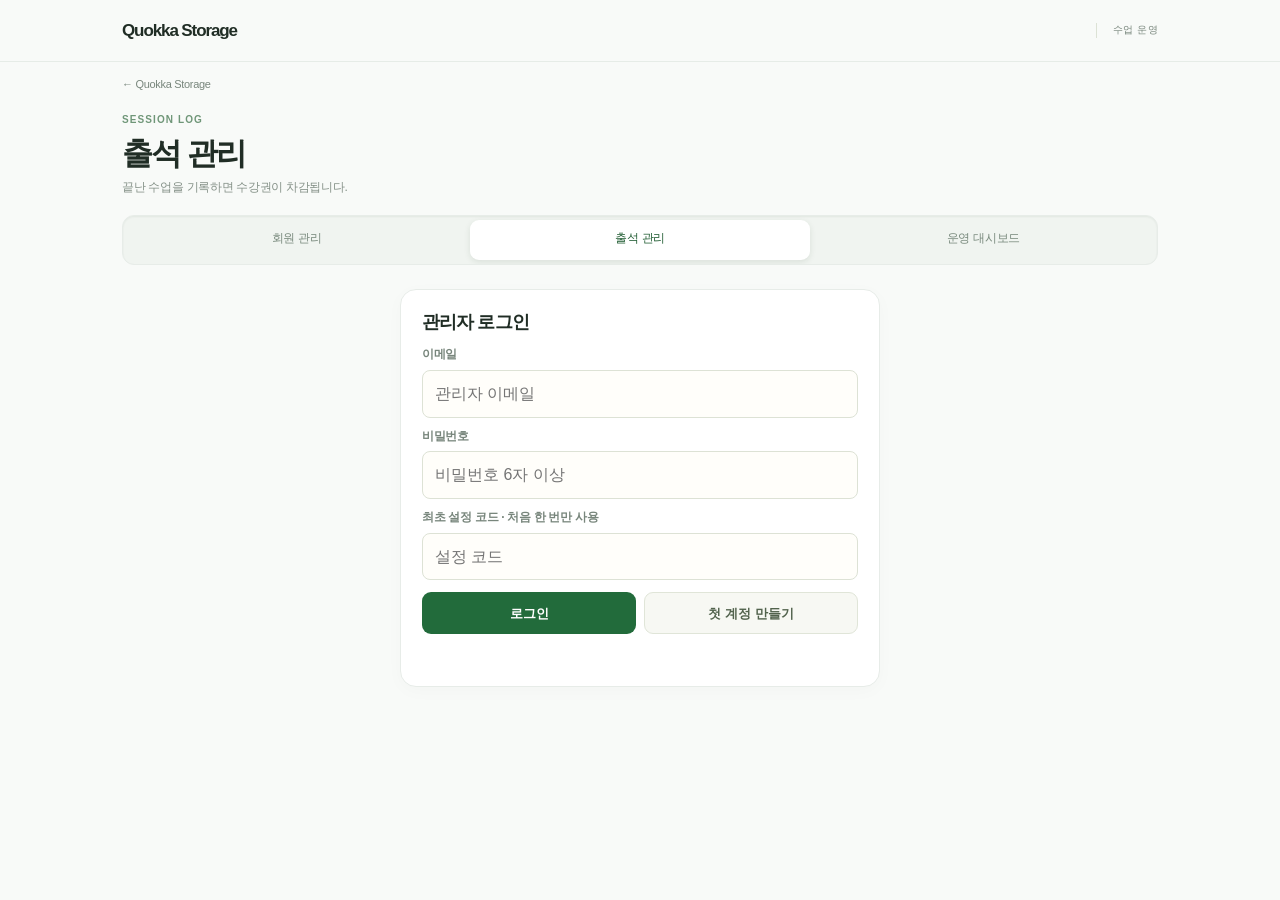
==== commit 1fa3b3d6: "Use shared CSS and polish accessible responsive navigation" ====
--- a/attendance-manager/index.html
+++ b/attendance-manager/index.html
@@ -100,154 +100,7 @@
 .forecast{grid-template-columns:repeat(2,minmax(0,1fr))}.forecast>.card:last-child{grid-column:1/-1;display:grid;grid-template-columns:1fr auto;align-items:center;gap:0 10px}.forecast>.card:last-child b{margin:0}.forecast>.card:last-child .hint{grid-column:1/-1}
 .monthbar{align-items:center;gap:8px}.monthTitle{font-size:15px}.monthbar .nav .btn{padding:4px 9px}
 }
-/* QUOKKA DESIGN SYSTEM 3.0 — consolidated, Korean-first */
-:root{--bg:#f7f9f7;--paper:#fff;--p:#fff;--brand:#176b35;--b:#176b35;--brand2:#3c8b52;--b2:#3c8b52;--ink:#202c23;--i:#202c23;--muted:#758278;--m:#758278;--line:#e4ebe5;--l:#e4ebe5;--soft:#eef6ef;--s:#eef6ef}
-html{font-family:-apple-system,BlinkMacSystemFont,"Apple SD Gothic Neo","Noto Sans KR",sans-serif;-webkit-text-size-adjust:100%}
-body{background:var(--bg);color:var(--ink);font-family:inherit;line-height:1.48;letter-spacing:-.025em;-webkit-font-smoothing:antialiased;font-size:14px}
-button,input,select,textarea{font:inherit}
-button:focus-visible,a:focus-visible,input:focus-visible,select:focus-visible{outline:3px solid #98c6a5;outline-offset:2px}
-.wrap{max-width:1080px;margin:0 auto;padding:0 22px 100px}
-.app-header{height:62px;min-height:62px;display:flex;align-items:center;justify-content:space-between;background:var(--bg);border-bottom:1px solid var(--line);box-shadow:none;padding:0 max(22px,calc((100vw - 1036px)/2))}
-.brand-name{font-size:17px;font-weight:700;letter-spacing:-.055em;color:var(--ink)}
-.workspace-label{font-size:11px;color:var(--muted);font-weight:500;letter-spacing:0}
-.home{display:inline-block;margin:10px 0 0;padding:4px 0;background:transparent;border:0;font-size:11px;font-weight:500;color:var(--muted)}
-.hero{display:block;margin:0;padding:13px 0 17px;background:transparent;border:0;border-radius:0;box-shadow:none;color:var(--ink)}
-.hero small{display:block;color:var(--brand);font-size:10px;font-weight:650;letter-spacing:.1em}
-.hero h1{color:var(--ink);font-size:clamp(24px,3vw,30px);font-weight:700;letter-spacing:-.06em;line-height:1.26;margin:7px 0 5px}
-.hero p{color:var(--muted);font-size:12px;line-height:1.55;margin:0;text-align:left}
-.section-nav{display:flex;gap:4px;padding:4px;margin:0 0 16px;background:#edf3ee;border:1px solid var(--line);border-radius:11px;width:100%;max-width:100%;overflow-x:auto;scrollbar-width:none}
-.section-nav a{flex:1;min-width:0;text-align:center;padding:10px 8px;font-size:12px;font-weight:600;white-space:nowrap;text-decoration:none;color:#738477;border:0;border-radius:8px;position:relative;box-shadow:none}
-.section-nav a[aria-current="page"]{background:white;color:var(--brand);border:0;box-shadow:0 1px 4px #12301a0b}
-.section-nav a[aria-current="page"]::after,.section-nav a[aria-current="page"]::before{content:none;display:none}
-.panel{background:white;border:1px solid var(--line);border-radius:14px;box-shadow:none;margin-top:12px;padding:20px}
-.panel h2,.titleRow h2{font-size:18px;font-weight:700;line-height:1.3;letter-spacing:-.045em}
-.panel h3{font-size:14px;font-weight:700;letter-spacing:-.025em}
-.titleRow{display:flex;align-items:center;justify-content:space-between;gap:10px;flex-wrap:wrap}
-.titleRow small,.hint,.meta,.sub,.extraSub{color:var(--muted);font-size:11px;line-height:1.5}
-.summary,.forecast,.cash,.metrics,.extraGrid{gap:9px}
-.card,.metric,.sum,.paceCount,.extraTile{background:white;border:1px solid var(--line);border-radius:11px;padding:13px;min-width:0;box-shadow:none}
-.card small,.metric small,.sum small,.extraTile small{display:block;font-size:11px;font-weight:500;line-height:1.45;color:var(--muted)}
-.card b,.metric b,.sum b,.extraTile b{display:block;font-size:clamp(19px,2.6vw,26px);font-weight:700;line-height:1.32;letter-spacing:-.05em;overflow-wrap:anywhere;font-variant-numeric:tabular-nums}
-.forecast .heroCard,#quokkaExtras .extraTile:nth-child(2){background:var(--soft);border-color:#d8e8db}
-.forecast .heroCard b,#quokkaExtras .extraTile:nth-child(2) b{color:var(--brand)}
-.card.danger,.sum.noShow{background:#fff9f8;border-color:#f1e5e2}
-.name{font-size:14px;font-weight:700;letter-spacing:-.035em}
-.item,.member,.hist{background:white;border:1px solid var(--line);border-radius:10px;padding:13px;box-shadow:none}
-.itemTop{display:flex;align-items:flex-start;justify-content:space-between;gap:12px}
-.itemTop>*{min-width:0}
-.money{font-variant-numeric:tabular-nums;overflow-wrap:anywhere}
-.badge{background:var(--soft);color:var(--brand);border:1px solid #dce9df;border-radius:6px;padding:4px 7px;font-size:10px;font-weight:650}
-.btn,.primary,.pri,.secondary,.sec{border-radius:8px;font-weight:650;box-shadow:none}
-.primary,.pri{background:var(--brand);color:white}
-input,select,textarea{background:white;border:1px solid #dbe5dd;border-radius:8px;max-width:100%;min-width:0}
-.toolbar{display:flex;gap:9px;align-items:center;margin:13px 0}
-.toolbar input{flex:1;min-width:0}
-.members,.history{gap:10px}
-.member .pass,.member .passStack .pass{background:#f2f8f3;border:1px solid #e0ebe2;border-radius:8px;padding:10px}
-.member .actions button{min-height:40px}
-.sheet{border-radius:16px}
-.q-dashboard-lead{display:flex;justify-content:space-between;align-items:center;gap:10px;margin:17px 0 9px}
-.q-dashboard-lead strong{font-size:14px;font-weight:700}
-.q-dashboard-lead small{font-size:11px;color:var(--muted)}
-.q-ops-tabs{position:sticky;top:4px;z-index:15;display:flex;gap:4px;padding:4px;margin:0 0 14px;background:rgba(245,249,246,.96);border:1px solid var(--line);border-radius:11px;backdrop-filter:blur(12px);overflow-x:auto;scrollbar-width:none}
-.q-ops-tabs button{flex:1;border:0;background:transparent;border-radius:8px;color:var(--muted);padding:10px 8px;font-size:12px;font-weight:650;white-space:nowrap;cursor:pointer}
-.q-ops-tabs button[aria-selected="true"]{background:var(--brand);color:white;box-shadow:none}
-#app>.panel.q-tab-hidden{display:none!important}
-#app>.summary{display:grid;grid-template-columns:repeat(5,minmax(0,1fr));gap:8px;margin:12px 0}
-#app>.summary .card:first-child{background:var(--soft);border-color:#d8e8db}
-#app>.panel .forecast,#app>.panel .cash{display:grid;grid-template-columns:repeat(3,minmax(0,1fr))}
-#quokkaExtras .extraGrid{display:grid;grid-template-columns:repeat(3,minmax(0,1fr));gap:8px;margin:10px 0}
-#quokkaExtras .extraTile{background:white;border:1px solid var(--line);border-radius:10px;padding:13px}
-#quokkaExtras .extraList{max-height:300px;overflow:auto;scrollbar-width:thin}
-#quokkaExtras .extraRow{display:flex;justify-content:space-between;gap:10px;padding:11px 0;border-bottom:1px solid var(--line);font-size:12px}
-#quokkaExtras .extraForm{display:flex;flex-wrap:wrap;gap:8px;margin-top:12px}
-#quokkaExtras .extraForm input,#quokkaExtras .extraForm select{flex:1;min-width:0;padding:10px}
-#quokkaExtras .extraForm button{background:var(--brand);color:white;border:0;border-radius:8px;padding:10px 14px}
-#calendarUpcoming .item,#pace .item,#renew .item,#renewForecastList .item,#passList .item,#payList .item,#recent .item{border:0;border-bottom:1px solid var(--line);border-radius:0;background:transparent;padding:12px 3px}
-.q-bottom-nav{display:none}
-@media(max-width:700px){
-body{padding-top:max(env(safe-area-inset-top),38px)}
-.wrap{padding:0 15px 110px}
-.app-header{height:49px;min-height:49px;padding:0 16px}
-.brand-name{font-size:16px}
-.home{margin:9px 0 0}
-.hero{padding:11px 0 14px}
-.hero h1{font-size:24px}
-.hero p{font-size:12px}
-.section-nav{margin-bottom:12px}
-.section-nav a{font-size:11px;padding:10px 5px}
-.panel{padding:14px;margin-top:10px;border-radius:12px}
-.panel h2,.titleRow h2{font-size:16px}
-.card,.metric,.sum,.paceCount,.extraTile{padding:11px;border-radius:9px}
-.card b,.metric b,.sum b,.extraTile b{font-size:clamp(17px,4.8vw,22px)}
-#app>.summary{grid-template-columns:repeat(2,minmax(0,1fr))}
-#app>.summary .card:last-child{grid-column:1/-1}
-#app>.panel .forecast,#app>.panel .cash{grid-template-columns:repeat(2,minmax(0,1fr))}
-#app>.panel .forecast .card:last-child:nth-child(3){grid-column:1/-1}
-#quokkaExtras .extraGrid{grid-template-columns:repeat(2,minmax(0,1fr))}
-#quokkaExtras .extraGrid .extraTile:last-child:nth-child(3){grid-column:1/-1}
-.toolbar{display:grid;grid-template-columns:minmax(0,1fr) auto}
-.toolbar input{width:100%;flex-basis:auto}
-.member .actions{gap:6px}
-.member .actions button{font-size:12px}
-.q-bottom-nav{position:fixed;bottom:0;left:0;right:0;z-index:60;display:grid;grid-template-columns:repeat(4,minmax(0,1fr));background:rgba(255,255,255,.97);border-top:1px solid var(--line);padding:9px 9px calc(8px + env(safe-area-inset-bottom));backdrop-filter:blur(15px)}
-.q-bottom-nav a{display:flex;flex-direction:column;align-items:center;gap:4px;color:#8c988e;font-size:10px;text-decoration:none;font-weight:500}
-.q-bottom-nav a[aria-current="page"]{color:var(--brand);font-weight:700}
-.q-bottom-nav svg{width:19px;height:19px;fill:none;stroke:currentColor;stroke-width:1.8;stroke-linecap:round;stroke-linejoin:round}
-}
-@media(prefers-reduced-motion:reduce){*,*::before,*::after{animation:none!important;transition:none!important;scroll-behavior:auto!important}}
-/* Quokka Visual Polish 3.1 — restrained Korean SaaS aesthetic */
-:root{--bg:#f8faf8;--paper:#ffffff;--p:#ffffff;--brand:#226b3b;--b:#226b3b;--brand2:#428457;--b2:#428457;--ink:#202d25;--i:#202d25;--muted:#78867c;--m:#78867c;--line:#e6ece7;--l:#e6ece7;--soft:#f0f6f1;--s:#f0f6f1}
-body{background:var(--bg);color:var(--ink);font-size:14px;letter-spacing:-.022em}
-.app-header{background:rgba(248,250,248,.97);border-bottom:1px solid var(--line)}
-.brand-name{font-weight:680;letter-spacing:-.065em}
-.workspace-label{font-size:10px;letter-spacing:.045em}
-.hero{padding:17px 0 18px}
-.hero small{color:#6f9678;font-size:10px;font-weight:600;letter-spacing:.11em}
-.hero h1{font-size:clamp(25px,3vw,31px);font-weight:680;letter-spacing:-.06em;margin:6px 0 5px}
-.hero p{font-size:12px;color:#849087}
-.section-nav{background:#f0f4f0;border-color:#e7ece8;border-radius:12px;padding:4px;box-shadow:inset 0 1px 2px #102b1610}
-.section-nav a{border-radius:9px;color:#798a7d;font-weight:550}
-.section-nav a[aria-current="page"]{background:#fff;color:#245f36;box-shadow:0 2px 6px #1a38201a}
-.section-nav a[aria-current="page"]::before,.section-nav a[aria-current="page"]::after{content:none;display:none}
-.panel{background:#fff;border:1px solid #e7ece8;border-radius:16px;box-shadow:0 4px 18px #172b1a06;padding:21px}
-.panel h2,.titleRow h2{font-size:18px;font-weight:680;letter-spacing:-.05em}
-.panel h3{font-weight:650}
-.titleRow{align-items:baseline}
-.titleRow small,.hint,.meta,.sub,.extraSub{color:#88938a}
-.summary,.forecast,.cash,.metrics,.extraGrid{gap:10px}
-.card,.metric,.sum,.paceCount,.extraTile{background:#fff;border:1px solid #e9eeea;border-radius:12px;padding:15px}
-.card small,.metric small,.sum small,.extraTile small{color:#7c8a80;font-size:11px;letter-spacing:-.01em}
-.card b,.metric b,.sum b,.extraTile b{font-weight:680;letter-spacing:-.052em}
-.forecast .heroCard,#quokkaExtras .extraTile:nth-child(2),#app>.summary .card:first-child{background:#f0f7f1;border:1px solid #e0eee2}
-.forecast .heroCard b,#quokkaExtras .extraTile:nth-child(2) b{color:#1c6535}
-.item,.member,.hist{border:1px solid #e8ede9;border-radius:12px;padding:14px;background:#fff}
-.name{font-weight:680}
-.badge{background:#eef5ef;border-color:#e0eae1;color:#426b4a;border-radius:7px;font-weight:650}
-.btn,.primary,.pri,.secondary,.sec{border-radius:9px}
-input,select,textarea{background:#fff;border-color:#dfe7e0;border-radius:9px}
-.q-ops-tabs{background:rgba(248,250,248,.96);border-color:#e7ece8;border-radius:12px;box-shadow:0 2px 8px #15271a08}
-.q-ops-tabs button[aria-selected="true"]{background:#276e3f;color:#fff}
-.q-dashboard-lead{margin:20px 0 9px}
-.q-dashboard-lead strong{font-weight:680}
-#app>.summary{gap:9px}
-#app>.panel .forecast .card{min-height:98px}
-#app>.panel .forecast .heroCard{position:relative}
-#app>.panel .forecast .heroCard:before{content:"";display:block;width:19px;height:3px;background:#4e9b65;border-radius:3px;margin-bottom:10px}
-#quokkaExtras .extraTile{border-radius:12px}
-.q-bottom-nav{box-shadow:0 -5px 22px #172b1a08}
-@media(max-width:700px){
-.hero{padding:13px 0 15px}
-.hero h1{font-size:25px}
-.panel{padding:15px;border-radius:14px}
-.panel h2,.titleRow h2{font-size:17px}
-.card,.metric,.sum,.paceCount,.extraTile{padding:13px;border-radius:11px}
-.card b,.metric b,.sum b,.extraTile b{font-size:clamp(18px,4.9vw,23px)}
-#app>.panel .forecast .card{min-height:91px}
-#app>.panel .forecast .heroCard:before{margin-bottom:7px}
-.q-ops-tabs{top:4px}
-}
-</style></head><body><header class="app-header"><a class="brand-lockup" href="../" aria-label="Quokka Storage 홈"><span class="brand-name">Quokka Storage</span></a><span class="workspace-label">수업 운영</span></header><main class="wrap"><a class="home" href="../">← Quokka Storage</a><section class="hero"><small>SESSION LOG</small><h1>출석 관리</h1><p>끝난 수업을 기록하면 수강권이 차감됩니다.</p></section><nav class="section-nav" aria-label="관리 메뉴"><a href="../member-session-manager/">회원 관리</a><a href="../attendance-manager/" aria-current="page">출석 관리</a><a href="../operations-dashboard/">운영 대시보드</a></nav>
+</style><link rel="stylesheet" href="../assets/quokka-ui.css?v=20261013-final"></head><body class="q-attendance"><header class="app-header"><a class="brand-lockup" href="../" aria-label="Quokka Storage 홈"><span class="brand-name">Quokka Storage</span></a><span class="workspace-label">수업 운영</span></header><main class="wrap"><a class="home" href="../">← Quokka Storage</a><section class="hero"><small>SESSION LOG</small><h1>출석 관리</h1><p>끝난 수업을 기록하면 수강권이 차감됩니다.</p></section><nav class="section-nav" aria-label="관리 메뉴"><a href="../member-session-manager/">회원 관리</a><a href="../attendance-manager/" aria-current="page">출석 관리</a><a href="../operations-dashboard/">운영 대시보드</a></nav>
 <section id="authPanel" class="panel auth"><h2>관리자 로그인</h2><div class="field"><label>이메일</label><input id="email" type="email" autocomplete="email" placeholder="관리자 이메일"></div><div class="field"><label>비밀번호</label><input id="password" type="password" autocomplete="current-password" placeholder="비밀번호 6자 이상"></div><div id="setupField" class="field"><label>최초 설정 코드 · 처음 한 번만 사용</label><input id="setupCode" autocomplete="off" placeholder="설정 코드"></div><div class="auth-actions"><button id="loginBtn" class="btn primary">로그인</button><button id="signupBtn" class="btn secondary">첫 계정 만들기</button></div><div id="authMsg" class="msg"></div></section>
 <section id="claimPanel" class="panel hide"><h2>관리자 권한 연결</h2><p style="margin:0;color:var(--muted);font-size:13px">로그인은 완료됐어요. 최초 설정 코드를 입력하면 이 계정에 관리자 권한이 연결됩니다.</p><div class="field"><label>최초 설정 코드</label><input id="claimCode" autocomplete="off"></div><button id="claimBtn" class="btn primary" style="width:100%">관리자 권한 연결</button><div id="claimMsg" class="msg"></div></section>
 <section id="app" class="hide"><div class="data-toolbar"><span id="dataStatus" class="data-status" role="status" aria-live="polite">정보 확인 중</span><div class="toolbar-actions"><button id="refreshData" class="btn secondary sec" type="button">새로고침</button><button id="logoutBtn" class="btn secondary sec logout-action" type="button">로그아웃</button></div></div><section class="summary"><div class="sum"><small>기록 가능 회원</small><b id="memberCount">0명</b></div><div class="sum"><small>남은 수강량</small><b id="totalRemain">0회</b></div><div class="sum"><small>오늘 출석</small><b id="todayCount">0회</b></div><div class="sum noShow"><small>오늘 노쇼</small><b id="todayNoShow">0회</b></div></section><section class="panel"><div class="titleRow"><h2>오늘 수업 기록하기</h2><small>출석 · 취소 · 노쇼</small></div><div id="members" class="members"></div></section><section class="panel"><div class="titleRow"><h2>최근 수업 기록</h2><small>전체 기록</small></div><div id="history" class="history"></div></section></section></main>
--- a/assets/quokka-ui.css
+++ b/assets/quokka-ui.css
@@ -0,0 +1,183 @@
+/* QUOKKA DESIGN SYSTEM 3.0 — consolidated, Korean-first */
+:root{--bg:#f7f9f7;--paper:#fff;--p:#fff;--brand:#176b35;--b:#176b35;--brand2:#3c8b52;--b2:#3c8b52;--ink:#202c23;--i:#202c23;--muted:#758278;--m:#758278;--line:#e4ebe5;--l:#e4ebe5;--soft:#eef6ef;--s:#eef6ef}
+html{font-family:-apple-system,BlinkMacSystemFont,"Apple SD Gothic Neo","Noto Sans KR",sans-serif;-webkit-text-size-adjust:100%}
+body{background:var(--bg);color:var(--ink);font-family:inherit;line-height:1.48;letter-spacing:-.025em;-webkit-font-smoothing:antialiased;font-size:14px}
+button,input,select,textarea{font:inherit}
+button:focus-visible,a:focus-visible,input:focus-visible,select:focus-visible{outline:3px solid #98c6a5;outline-offset:2px}
+.wrap{max-width:1080px;margin:0 auto;padding:0 22px 100px}
+.app-header{height:62px;min-height:62px;display:flex;align-items:center;justify-content:space-between;background:var(--bg);border-bottom:1px solid var(--line);box-shadow:none;padding:0 max(22px,calc((100vw - 1036px)/2))}
+.brand-name{font-size:17px;font-weight:700;letter-spacing:-.055em;color:var(--ink)}
+.workspace-label{font-size:11px;color:var(--muted);font-weight:500;letter-spacing:0}
+.home{display:inline-block;margin:10px 0 0;padding:4px 0;background:transparent;border:0;font-size:11px;font-weight:500;color:var(--muted)}
+.hero{display:block;margin:0;padding:13px 0 17px;background:transparent;border:0;border-radius:0;box-shadow:none;color:var(--ink)}
+.hero small{display:block;color:var(--brand);font-size:10px;font-weight:650;letter-spacing:.1em}
+.hero h1{color:var(--ink);font-size:clamp(24px,3vw,30px);font-weight:700;letter-spacing:-.06em;line-height:1.26;margin:7px 0 5px}
+.hero p{color:var(--muted);font-size:12px;line-height:1.55;margin:0;text-align:left}
+.section-nav{display:flex;gap:4px;padding:4px;margin:0 0 16px;background:#edf3ee;border:1px solid var(--line);border-radius:11px;width:100%;max-width:100%;overflow-x:auto;scrollbar-width:none}
+.section-nav a{flex:1;min-width:0;text-align:center;padding:10px 8px;font-size:12px;font-weight:600;white-space:nowrap;text-decoration:none;color:#738477;border:0;border-radius:8px;position:relative;box-shadow:none}
+.section-nav a[aria-current="page"]{background:white;color:var(--brand);border:0;box-shadow:0 1px 4px #12301a0b}
+.section-nav a[aria-current="page"]::after,.section-nav a[aria-current="page"]::before{content:none;display:none}
+.panel{background:white;border:1px solid var(--line);border-radius:14px;box-shadow:none;margin-top:12px;padding:20px}
+.panel h2,.titleRow h2{font-size:18px;font-weight:700;line-height:1.3;letter-spacing:-.045em}
+.panel h3{font-size:14px;font-weight:700;letter-spacing:-.025em}
+.titleRow{display:flex;align-items:center;justify-content:space-between;gap:10px;flex-wrap:wrap}
+.titleRow small,.hint,.meta,.sub,.extraSub{color:var(--muted);font-size:11px;line-height:1.5}
+.summary,.forecast,.cash,.metrics,.extraGrid{gap:9px}
+.card,.metric,.sum,.paceCount,.extraTile{background:white;border:1px solid var(--line);border-radius:11px;padding:13px;min-width:0;box-shadow:none}
+.card small,.metric small,.sum small,.extraTile small{display:block;font-size:11px;font-weight:500;line-height:1.45;color:var(--muted)}
+.card b,.metric b,.sum b,.extraTile b{display:block;font-size:clamp(19px,2.6vw,26px);font-weight:700;line-height:1.32;letter-spacing:-.05em;overflow-wrap:anywhere;font-variant-numeric:tabular-nums}
+.forecast .heroCard,#quokkaExtras .extraTile:nth-child(2){background:var(--soft);border-color:#d8e8db}
+.forecast .heroCard b,#quokkaExtras .extraTile:nth-child(2) b{color:var(--brand)}
+.card.danger,.sum.noShow{background:#fff9f8;border-color:#f1e5e2}
+.name{font-size:14px;font-weight:700;letter-spacing:-.035em}
+.item,.member,.hist{background:white;border:1px solid var(--line);border-radius:10px;padding:13px;box-shadow:none}
+.itemTop{display:flex;align-items:flex-start;justify-content:space-between;gap:12px}
+.itemTop>*{min-width:0}
+.money{font-variant-numeric:tabular-nums;overflow-wrap:anywhere}
+.badge{background:var(--soft);color:var(--brand);border:1px solid #dce9df;border-radius:6px;padding:4px 7px;font-size:10px;font-weight:650}
+.btn,.primary,.pri,.secondary,.sec{border-radius:8px;font-weight:650;box-shadow:none}
+.primary,.pri{background:var(--brand);color:white}
+input,select,textarea{background:white;border:1px solid #dbe5dd;border-radius:8px;max-width:100%;min-width:0}
+.toolbar{display:flex;gap:9px;align-items:center;margin:13px 0}
+.toolbar input{flex:1;min-width:0}
+.members,.history{gap:10px}
+.member .pass,.member .passStack .pass{background:#f2f8f3;border:1px solid #e0ebe2;border-radius:8px;padding:10px}
+.member .actions button{min-height:40px}
+.sheet{border-radius:16px}
+.q-dashboard-lead{display:flex;justify-content:space-between;align-items:center;gap:10px;margin:17px 0 9px}
+.q-dashboard-lead strong{font-size:14px;font-weight:700}
+.q-dashboard-lead small{font-size:11px;color:var(--muted)}
+.q-ops-tabs{position:sticky;top:4px;z-index:15;display:flex;gap:4px;padding:4px;margin:0 0 14px;background:rgba(245,249,246,.96);border:1px solid var(--line);border-radius:11px;backdrop-filter:blur(12px);overflow-x:auto;scrollbar-width:none}
+.q-ops-tabs button{flex:1;border:0;background:transparent;border-radius:8px;color:var(--muted);padding:10px 8px;font-size:12px;font-weight:650;white-space:nowrap;cursor:pointer}
+.q-ops-tabs button[aria-selected="true"]{background:var(--brand);color:white;box-shadow:none}
+#app>.panel.q-tab-hidden{display:none!important}
+#app>.summary{display:grid;grid-template-columns:repeat(4,minmax(0,1fr));gap:8px;margin:12px 0}
+#app>.summary .card:nth-child(4){display:none}/* Total consumed is already available in operational metrics. */
+#app>.summary .card:first-child{background:var(--soft);border-color:#d8e8db}
+#app>.panel .forecast,#app>.panel .cash{display:grid;grid-template-columns:repeat(3,minmax(0,1fr))}
+#quokkaExtras .extraGrid{display:grid;grid-template-columns:repeat(3,minmax(0,1fr));gap:8px;margin:10px 0}
+#quokkaExtras .extraTile{background:white;border:1px solid var(--line);border-radius:10px;padding:13px}
+#quokkaExtras .extraList{max-height:300px;overflow:auto;scrollbar-width:thin}
+#quokkaExtras .extraRow{display:flex;justify-content:space-between;gap:10px;padding:11px 0;border-bottom:1px solid var(--line);font-size:12px}
+#quokkaExtras .extraForm{display:flex;flex-wrap:wrap;gap:8px;margin-top:12px}
+#quokkaExtras .extraForm input,#quokkaExtras .extraForm select{flex:1;min-width:0;padding:10px}
+#quokkaExtras .extraForm button{background:var(--brand);color:white;border:0;border-radius:8px;padding:10px 14px}
+#calendarUpcoming .item,#pace .item,#renew .item,#renewForecastList .item,#passList .item,#payList .item,#recent .item{border:0;border-bottom:1px solid var(--line);border-radius:0;background:transparent;padding:12px 3px}
+.q-bottom-nav{display:none}
+@media(max-width:700px){
+body{padding-top:max(env(safe-area-inset-top),38px)}
+.wrap{padding:0 15px 110px}
+.app-header{height:49px;min-height:49px;padding:0 16px}
+.brand-name{font-size:16px}
+.home{margin:9px 0 0}
+.hero{padding:11px 0 14px}
+.hero h1{font-size:24px}
+.hero p{font-size:12px}
+.section-nav{margin-bottom:12px}
+.section-nav a{font-size:11px;padding:10px 5px}
+.panel{padding:14px;margin-top:10px;border-radius:12px}
+.panel h2,.titleRow h2{font-size:16px}
+.card,.metric,.sum,.paceCount,.extraTile{padding:11px;border-radius:9px}
+.card b,.metric b,.sum b,.extraTile b{font-size:clamp(17px,4.8vw,22px)}
+#app>.summary{grid-template-columns:repeat(2,minmax(0,1fr))}
+#app>.summary .card:last-child{grid-column:auto}
+#app>.panel .forecast,#app>.panel .cash{grid-template-columns:repeat(2,minmax(0,1fr))}
+#app>.panel .forecast .card:last-child:nth-child(3){grid-column:1/-1}
+#quokkaExtras .extraGrid{grid-template-columns:repeat(2,minmax(0,1fr))}
+#quokkaExtras .extraGrid .extraTile:last-child:nth-child(3){grid-column:1/-1}
+.toolbar{display:grid;grid-template-columns:minmax(0,1fr) auto}
+.toolbar input{width:100%;flex-basis:auto}
+.member .actions{gap:6px}
+.member .actions button{font-size:12px}
+.q-bottom-nav{position:fixed;bottom:0;left:0;right:0;z-index:60;display:grid;grid-template-columns:repeat(4,minmax(0,1fr));background:rgba(255,255,255,.97);border-top:1px solid var(--line);padding:9px 9px calc(8px + env(safe-area-inset-bottom));backdrop-filter:blur(15px)}
+.q-bottom-nav a{display:flex;flex-direction:column;align-items:center;gap:4px;color:#8c988e;font-size:10px;text-decoration:none;font-weight:500}
+.q-bottom-nav a[aria-current="page"]{color:var(--brand);font-weight:700}
+.q-bottom-nav svg{width:19px;height:19px;fill:none;stroke:currentColor;stroke-width:1.8;stroke-linecap:round;stroke-linejoin:round}
+}
+@media(prefers-reduced-motion:reduce){*,*::before,*::after{animation:none!important;transition:none!important;scroll-behavior:auto!important}}
+/* Quokka Visual Polish 3.1 — restrained Korean SaaS aesthetic */
+:root{--bg:#f8faf8;--paper:#ffffff;--p:#ffffff;--brand:#226b3b;--b:#226b3b;--brand2:#428457;--b2:#428457;--ink:#202d25;--i:#202d25;--muted:#78867c;--m:#78867c;--line:#e6ece7;--l:#e6ece7;--soft:#f0f6f1;--s:#f0f6f1}
+body{background:var(--bg);color:var(--ink);font-size:14px;letter-spacing:-.022em}
+.app-header{background:rgba(248,250,248,.97);border-bottom:1px solid var(--line)}
+.brand-name{font-weight:680;letter-spacing:-.065em}
+.workspace-label{font-size:10px;letter-spacing:.045em}
+.hero{padding:17px 0 18px}
+.hero small{color:#6f9678;font-size:10px;font-weight:600;letter-spacing:.11em}
+.hero h1{font-size:clamp(25px,3vw,31px);font-weight:680;letter-spacing:-.06em;margin:6px 0 5px}
+.hero p{font-size:12px;color:#849087}
+.section-nav{background:#f0f4f0;border-color:#e7ece8;border-radius:12px;padding:4px;box-shadow:inset 0 1px 2px #102b1610}
+.section-nav a{border-radius:9px;color:#798a7d;font-weight:550}
+.section-nav a[aria-current="page"]{background:#fff;color:#245f36;box-shadow:0 2px 6px #1a38201a}
+.section-nav a[aria-current="page"]::before,.section-nav a[aria-current="page"]::after{content:none;display:none}
+.panel{background:#fff;border:1px solid #e7ece8;border-radius:16px;box-shadow:0 4px 18px #172b1a06;padding:21px}
+.panel h2,.titleRow h2{font-size:18px;font-weight:680;letter-spacing:-.05em}
+.panel h3{font-weight:650}
+.titleRow{align-items:baseline}
+.titleRow small,.hint,.meta,.sub,.extraSub{color:#88938a}
+.summary,.forecast,.cash,.metrics,.extraGrid{gap:10px}
+.card,.metric,.sum,.paceCount,.extraTile{background:#fff;border:1px solid #e9eeea;border-radius:12px;padding:15px}
+.card small,.metric small,.sum small,.extraTile small{color:#7c8a80;font-size:11px;letter-spacing:-.01em}
+.card b,.metric b,.sum b,.extraTile b{font-weight:680;letter-spacing:-.052em}
+.forecast .heroCard,#quokkaExtras .extraTile:nth-child(2),#app>.summary .card:first-child{background:#f0f7f1;border:1px solid #e0eee2}
+.forecast .heroCard b,#quokkaExtras .extraTile:nth-child(2) b{color:#1c6535}
+.item,.member,.hist{border:1px solid #e8ede9;border-radius:12px;padding:14px;background:#fff}
+.name{font-weight:680}
+.badge{background:#eef5ef;border-color:#e0eae1;color:#426b4a;border-radius:7px;font-weight:650}
+.btn,.primary,.pri,.secondary,.sec{border-radius:9px}
+input,select,textarea{background:#fff;border-color:#dfe7e0;border-radius:9px}
+.q-ops-tabs{background:rgba(248,250,248,.96);border-color:#e7ece8;border-radius:12px;box-shadow:0 2px 8px #15271a08}
+.q-ops-tabs button[aria-selected="true"]{background:#276e3f;color:#fff}
+.q-dashboard-lead{margin:20px 0 9px}
+.q-dashboard-lead strong{font-weight:680}
+#app>.summary{gap:9px}
+#app>.panel .forecast .card{min-height:98px}
+#app>.panel .forecast .heroCard{position:relative}
+#app>.panel .forecast .heroCard:before{content:"";display:block;width:19px;height:3px;background:#4e9b65;border-radius:3px;margin-bottom:10px}
+#quokkaExtras .extraTile{border-radius:12px}
+.q-bottom-nav{box-shadow:0 -5px 22px #172b1a08}
+@media(max-width:700px){
+.hero{padding:13px 0 15px}
+.hero h1{font-size:25px}
+.panel{padding:15px;border-radius:14px}
+.panel h2,.titleRow h2{font-size:17px}
+.card,.metric,.sum,.paceCount,.extraTile{padding:13px;border-radius:11px}
+.card b,.metric b,.sum b,.extraTile b{font-size:clamp(18px,4.9vw,23px)}
+#app>.panel .forecast .card{min-height:91px}
+#app>.panel .forecast .heroCard:before{margin-bottom:7px}
+.q-ops-tabs{top:4px}
+}
+
+/* Final usability and visual details — responsive, accessible */
+:root{--focus-ring:#9fceb0}
+.q-member #app>.summary{grid-template-columns:repeat(2,minmax(0,1fr))}
+.q-attendance #app>.summary{grid-template-columns:repeat(4,minmax(0,1fr))}
+.q-operations #app>.summary{grid-template-columns:repeat(4,minmax(0,1fr))}
+.q-operations #app>.summary .card:nth-child(4){display:none}
+.q-operations #app>.summary .card:last-child{grid-column:auto}
+.q-member .members,.q-attendance .members{gap:10px}
+.q-member .toolbar input{min-height:44px}
+.q-member .toolbar select{min-height:44px}
+.q-member .member .actions button,.q-attendance .member .actions button{min-height:44px}
+.q-operations .monthbar .btn{min-height:36px}
+.q-operations .data-toolbar button{min-height:36px}
+.q-operations #app>.panel .forecast .card{min-height:94px}
+.q-operations #app>.panel .forecast .heroCard b{font-size:clamp(23px,3vw,31px)}
+.q-operations #quokkaExtras .extraTile:nth-child(2) b{font-size:clamp(21px,2.8vw,29px)}
+.q-operations .titleRow .hint{max-width:66ch}
+.q-operations .list{scrollbar-width:thin}
+.q-operations .list .item{transition:background-color .15s ease}
+.q-operations .list .item:hover{background:#f9fbf9}
+.q-bottom-nav a,.section-nav a,.q-ops-tabs button{min-height:40px}
+@media(max-width:700px){
+.q-member #app>.summary,.q-attendance #app>.summary,.q-operations #app>.summary{grid-template-columns:repeat(2,minmax(0,1fr))}
+.q-member #app>.summary .sum:last-child,.q-attendance #app>.summary .sum:last-child{grid-column:auto}
+.q-operations #app>.summary .card:last-child{grid-column:auto}
+.q-operations #app>.panel .forecast .heroCard b{font-size:clamp(20px,5.7vw,26px)}
+.q-operations #app>.panel .forecast .card{min-height:88px}
+.q-operations .data-toolbar{gap:8px;align-items:center}
+.q-operations .data-status{max-width:55%;overflow:hidden;text-overflow:ellipsis;white-space:nowrap}
+.q-bottom-nav a{min-height:42px;justify-content:center}
+.q-member .toolbar{grid-template-columns:minmax(0,1fr) minmax(115px,auto)}
+}
+@media(hover:none){.q-operations .list .item:hover{background:transparent}}
+@media(prefers-reduced-motion:reduce){.q-operations .list .item{transition:none}}
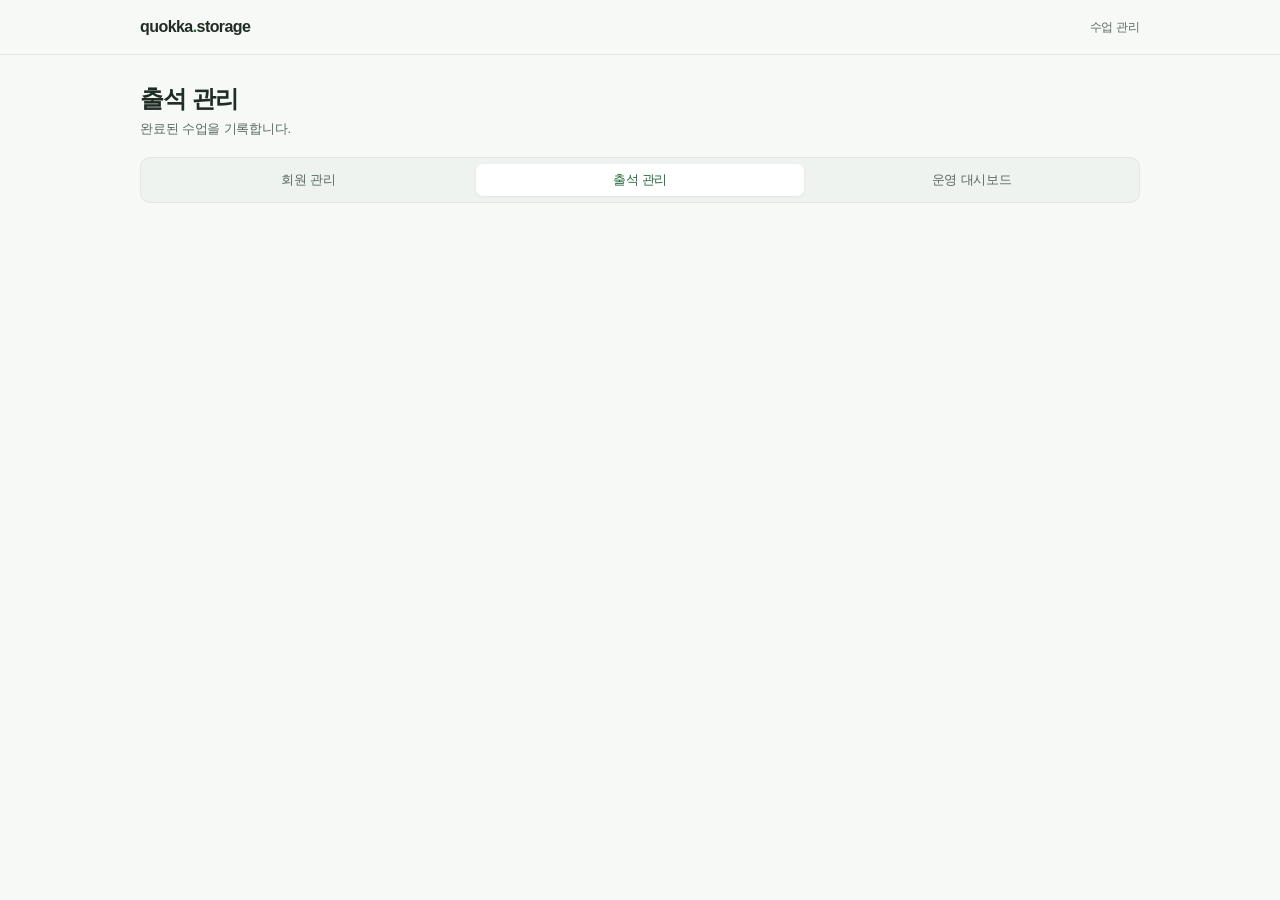
==== commit 0f1439a1: "Improve readability and dashboard hierarchy; replace legacy CSS with one tested UI layer Increase se" ====
--- a/attendance-manager/index.html
+++ b/attendance-manager/index.html
@@ -1,115 +1,3 @@
-<!doctype html><html lang="ko"><head><meta charset="utf-8"><meta name="viewport" content="width=device-width,initial-scale=1,viewport-fit=cover"><meta name="theme-color" content="#667761"><title>출석 관리 · Quokka Storage</title><style>
-:root{--paper:#FFFDF8;--brand:#667761;--brand2:#7D8C76;--ink:#233126;--muted:#6F776F;--line:#DCD6CC;--soft:#EDF2EA;--danger:#9A4B45;--dangerSoft:#F8ECEA;--blue:#2F6F8F;--amber:#9A6A2E;--amberSoft:#FAF1E3}*{box-sizing:border-box}body{margin:0;background:radial-gradient(circle at 50% 0,#EEF1E7 0,#F5F1E8 42%,#ECE8DE 100%);font-family:-apple-system,BlinkMacSystemFont,"Apple SD Gothic Neo","Noto Sans KR",sans-serif;color:var(--ink);min-height:100vh}button,input,select,textarea{font:inherit}.wrap{max-width:940px;margin:auto;padding:14px 14px 60px}.home{display:inline-flex;align-items:center;margin-bottom:10px;padding:8px 11px;border-radius:11px;background:var(--paper);border:1px solid var(--line);color:var(--brand);font-weight:800;font-size:13px;text-decoration:none}.hero{background:linear-gradient(145deg,var(--brand),var(--brand2));color:white;padding:24px 20px;border-radius:24px;box-shadow:0 16px 34px rgba(59,74,56,.14)}.hero small{color:#FFF3D9;font-weight:800}.hero h1{margin:4px 0 5px;font-size:30px;letter-spacing:-.04em}.hero p{margin:0;color:#F4F3EC;font-size:13px}.panel{margin-top:12px;background:var(--paper);border:1px solid var(--line);border-radius:20px;padding:17px;box-shadow:0 9px 24px rgba(68,79,64,.05)}.hide{display:none!important}.auth h2,.panel h2{margin:0 0 12px;font-size:20px}.field{display:grid;gap:6px;margin:10px 0}.field label{font-size:12px;color:var(--muted);font-weight:800}.field input,.field select,.field textarea{width:100%;padding:12px;border:1px solid var(--line);border-radius:12px;background:white;font-size:16px}.field textarea{min-height:80px;resize:vertical}.btn{border:0;border-radius:12px;padding:12px 14px;font-weight:900;cursor:pointer}.primary{background:var(--brand);color:white}.secondary{background:white;color:var(--brand);border:1px solid var(--line)}.danger{background:var(--dangerSoft);color:var(--danger);border:1px solid #EBCFCC}.cancelBtn{background:var(--amberSoft);color:var(--amber);border:1px solid #EBD4B6}.auth-actions{display:grid;grid-template-columns:1fr 1fr;gap:8px;margin-top:12px}.msg{min-height:22px;margin-top:9px;color:var(--blue);font-size:13px}.ownerbar{display:flex;justify-content:space-between;align-items:center;gap:10px}.ownerbar small{color:var(--muted)}.summary{display:grid;grid-template-columns:repeat(4,1fr);gap:8px;margin-top:12px}.sum{background:var(--paper);border:1px solid var(--line);border-radius:16px;padding:13px}.sum small{color:var(--muted);display:block;font-size:11px}.sum b{display:block;margin-top:3px;font-size:20px;color:#19324A}.sum.noShow b{color:var(--danger)}.sum.cancel b{color:var(--amber)}.titleRow{display:flex;align-items:end;justify-content:space-between;gap:8px}.titleRow h2{margin:0}.titleRow small{color:var(--muted)}.members{display:grid;gap:9px;margin-top:12px;overflow-y:auto;overscroll-behavior:contain;scrollbar-gutter:stable;-webkit-overflow-scrolling:touch;padding-right:6px}.member{display:grid;grid-template-columns:minmax(130px,1fr) auto auto;align-items:center;gap:10px;border:1px solid var(--line);border-radius:15px;padding:12px;background:#FCFBF7}.member .name{font-weight:900;font-size:16px}.member .meta{font-size:12px;color:var(--muted);margin-top:2px}.remain{text-align:right}.remain b{display:block;font-size:18px;color:var(--blue)}.actions{display:flex;gap:6px}.attend,.noshow,.cancel{border-radius:11px;padding:10px 11px;font-weight:900;white-space:nowrap}.attend{background:var(--brand);color:white;border:0}.noshow{background:var(--dangerSoft);color:var(--danger);border:1px solid #EBCFCC}.cancel{background:var(--amberSoft);color:var(--amber);border:1px solid #EBD4B6}.history{display:grid;gap:8px;margin-top:12px;overflow-y:auto;overscroll-behavior:contain;scrollbar-gutter:stable;-webkit-overflow-scrolling:touch;padding-right:6px}.hist{display:grid;grid-template-columns:1fr auto;gap:10px;padding:12px;border:1px solid var(--line);border-radius:14px;background:#FCFBF7}.hist.noShow{background:#FFF9F7;border-color:#EBCFCC}.hist.cancelled{background:#FFF9F0;border-color:#EBD4B6}.hist b{font-size:15px}.hist .meta{font-size:12px;color:var(--muted);margin-top:3px}.histBtns{display:flex;gap:6px;align-items:center}.mini{padding:8px 9px;border-radius:10px;border:1px solid var(--line);background:white;color:var(--brand);font-size:12px;font-weight:800}.mini.d{color:var(--danger);background:var(--dangerSoft);border-color:#EBCFCC}.badge{display:inline-flex;margin-left:7px;padding:3px 7px;border-radius:999px;font-size:10px;font-weight:900;vertical-align:1px}.badge.attended{background:var(--soft);color:var(--brand)}.badge.noShow{background:var(--dangerSoft);color:var(--danger)}.badge.cancelled{background:var(--amberSoft);color:var(--amber)}.empty{padding:18px;text-align:center;color:var(--muted);font-size:13px;border:1px dashed var(--line);border-radius:14px}.modal{position:fixed;inset:0;background:rgba(24,36,28,.46);display:grid;place-items:end center;padding:12px;z-index:50}.sheet{width:min(680px,100%);max-height:92vh;overflow:auto;background:var(--paper);border-radius:24px;padding:18px;box-shadow:0 24px 60px rgba(0,0,0,.22)}.sheet h2{margin:0 0 4px}.sheet .sub{color:var(--muted);font-size:13px;margin-bottom:12px}.sigWrap{border:1px solid var(--line);border-radius:16px;overflow:hidden;background:white}.sigLabel{padding:9px 11px;background:#F7F5EF;color:var(--muted);font-size:12px;font-weight:800;border-bottom:1px solid var(--line)}canvas{display:block;width:100%;height:220px;touch-action:none;background:white}.modalActions{display:grid;grid-template-columns:auto 1fr 1.4fr;gap:8px;margin-top:12px}.notice{padding:12px;border-radius:14px;font-size:13px;line-height:1.5}.noShowNotice{background:var(--dangerSoft);color:#7F413C}.cancelNotice{background:var(--amberSoft);color:#76542A}.toast{position:fixed;left:50%;bottom:22px;transform:translateX(-50%);background:#24362A;color:white;padding:10px 14px;border-radius:999px;font-size:13px;font-weight:800;z-index:100;opacity:0;pointer-events:none;transition:.2s}.toast.show{opacity:1}.minuteHint{padding:10px 12px;border-radius:12px;background:var(--soft);font-size:12px;color:var(--brand);font-weight:800}@media(max-width:760px){.summary{grid-template-columns:1fr 1fr}.member{grid-template-columns:1fr auto}.member .actions{grid-column:1/-1;display:grid;grid-template-columns:1fr 1fr 1fr}.hist{grid-template-columns:1fr}.histBtns{justify-content:flex-end}.modalActions{grid-template-columns:1fr 1fr}.modalActions .primary,.modalActions .danger,.modalActions .cancelBtn{grid-column:1/-1}.hero h1{font-size:27px}.sum b{font-size:17px}}
-
-/* Quokka interface · September 2026 */
-:root{--bg:#f5f4ef;--paper:#fffefa;--p:#fffefa;--brand:#586b55;--b:#586b55;--brand2:#73806b;--b2:#73806b;--ink:#27332b;--i:#27332b;--muted:#6c746c;--m:#6c746c;--line:#e1e4da;--l:#e1e4da;--soft:#eff2ea;--s:#eff2ea}
-body{background:#f5f4ef;color:#27332b;line-height:1.5;letter-spacing:-.015em;-webkit-font-smoothing:antialiased}
-.wrap{max-width:1080px;padding:24px 24px 64px}
-.home{background:transparent;border:0;padding:4px 0;margin-bottom:18px;font-size:12px;font-weight:600;color:#6c746c}
-.hero{background:#e9eee2;color:#293b2e;border:1px solid #dce4d4;border-radius:22px;padding:28px 30px;box-shadow:none}
-.hero small{color:#60715a;font-size:10px;letter-spacing:.16em;font-weight:700}
-.hero h1{color:#293b2e;font-size:30px;letter-spacing:-.045em;line-height:1.25;font-weight:750;margin:7px 0 9px}
-.hero p{color:#5e6c5c;font-size:13px;line-height:1.65;max-width:620px}
-.section-nav{display:flex;gap:4px;padding:5px;margin:14px 0 20px;background:#eaece4;border-radius:13px;width:fit-content;max-width:100%}
-.section-nav a{padding:9px 18px;text-decoration:none;color:#65715f;font-size:13px;font-weight:600;border-radius:9px;white-space:nowrap}
-.section-nav a[aria-current="page"]{background:#fffefa;color:#344b36;box-shadow:0 1px 4px #27332b0a}
-.panel{margin-top:16px;padding:22px;background:#fffefa;border:1px solid #e1e4da;border-radius:18px;box-shadow:0 2px 6px #27332b03}
-h2,.titleRow h2{font-size:18px;font-weight:700;letter-spacing:-.025em}h3{font-size:15px}
-.titleRow{align-items:center;flex-wrap:wrap;row-gap:6px}.titleRow small{font-size:11px}
-.ownerbar,.row{font-size:13px}.ownerbar small,.row small{font-size:11px}
-.summary{gap:10px;margin-top:16px}.sum,.card,.metric{border-color:#e1e4da;border-radius:14px;padding:16px;background:#fffefa;min-width:0}
-.sum small,.card small,.metric small{font-size:11px;font-weight:500;color:#6c746c}
-.sum b,.card b,.metric b{font-size:23px;font-weight:650;letter-spacing:-.035em;font-variant-numeric:tabular-nums;overflow-wrap:anywhere}
-.forecast,.cash,.metrics{gap:10px}.forecast .heroCard{background:#eaf0e3;border-color:#dce5d4}
-.hint{font-size:11px;line-height:1.6;color:#737b71}
-.members{gap:12px}.member,.item,.chartBox{background:#fffefa;border:1px solid #e5e7df;border-radius:14px;box-shadow:none;padding:16px}
-.memberTop,.itemTop{gap:12px}.name{font-size:16px;font-weight:700;letter-spacing:-.025em}.meta{font-size:12px;line-height:1.65}
-.pass{background:#f5f6f0;border:0;border-radius:10px;padding:12px;margin-top:12px}.remain{color:#50674b;font-size:14px}
-.badge{border-radius:7px;padding:4px 7px;font-size:10px;font-weight:600;align-self:flex-start;white-space:nowrap}
-.stat{background:transparent;padding:2px 0;font-size:11px}.stats{gap:4px 12px;margin-top:12px}
-.memberBtns{margin-top:14px;gap:8px}.list{gap:9px}
-.btn{min-height:42px;border-radius:10px;padding:10px 14px;font-size:13px;font-weight:600;transition:background .15s,box-shadow .15s}
-.primary,.pri{background:#586b55;color:#fffefa}.secondary,.sec{background:#f7f8f3;border:1px solid #e0e5d8;color:#52634d}
-button:disabled{opacity:.55;cursor:wait}
-input,select,textarea{accent-color:#586b55;color:#27332b}
-.field input,.field select,.field textarea,.toolbar input,.toolbar select{border:1px solid #dde2d5;border-radius:10px;background:#fffefa;padding:11px 12px;min-height:44px}
-input:focus,select:focus,textarea:focus{outline:2px solid #a7b89a;outline-offset:1px;border-color:#8c9f80}
-button:focus-visible,a:focus-visible{outline:2px solid #718765;outline-offset:3px}
-.toolbar{gap:8px}.toolbar select{min-width:120px}.field label{font-size:12px;font-weight:600}
-.sheet{border-radius:22px 22px 16px 16px;padding:24px;background:#fffefa;box-shadow:0 18px 60px #1f302a24}
-.modal{background:#1d2c245c;backdrop-filter:blur(4px)}
-.paceCount{background:#f2f4ed;border-radius:10px}.paceCount b{font-weight:650}
-.progress{height:5px;background:#e9ece2}.progress span{background:#7d906e}
-.monthTitle{font-size:19px;font-weight:650}.monthbar{margin:20px 0 4px}.nav button{min-height:40px}
-#auth,#authPanel,#claimPanel{max-width:480px;margin:24px auto}
-@media(hover:hover){.btn:hover{filter:brightness(.97)}.section-nav a:hover{background:#f6f7f1}.member:hover{border-color:#c9d3c0}}
-@media(max-width:720px){
-.wrap{padding:16px 14px 40px}.hero{padding:23px 20px;border-radius:18px}.hero h1{font-size:26px}.hero p{font-size:12px}
-.home{margin-bottom:14px}.panel{padding:16px;border-radius:16px;margin-top:12px}
-.section-nav{display:flex;width:100%;margin:12px 0 16px}.section-nav a{flex:1;text-align:center;padding:9px 5px;font-size:12px}
-.sum,.card,.metric{padding:13px}.sum b,.card b,.metric b{font-size:21px}.members{gap:10px}.member,.item{padding:14px}
-.titleRow h2,h2{font-size:17px}.sheet{padding:20px 16px;max-height:92dvh}
-.field input,.field select,.field textarea,.toolbar input,.toolbar select{font-size:16px}
-.summary{gap:8px}.forecast,.cash,.metrics{gap:8px}.ownerbar,.row{gap:8px}
-}
-@media(prefers-reduced-motion:reduce){*{transition:none!important;scroll-behavior:auto!important}}
-.ownerbar>.btn,.row>.btn{flex-shrink:0;white-space:nowrap}.memberTop>div,.itemTop>div{min-width:0}.monthbar .nav{flex-shrink:0}
-/* Consistent application shell */
-body{background:#f5f6f3}
-.app-header{height:64px;display:flex;align-items:center;justify-content:space-between;gap:20px;padding:0 max(24px,calc((100vw - 1032px)/2));background:#fffefa;border-bottom:1px solid #e2e6dd}
-.brand-lockup{display:inline-flex;align-items:center;gap:11px;text-decoration:none;color:#263c2c;white-space:nowrap}
-
-.brand-name{font-size:14px;font-weight:700;letter-spacing:-.025em}.workspace-label{font-size:11px;color:#74806e;border-left:1px solid #dce2d5;padding-left:16px;letter-spacing:.03em}
-.wrap{padding-top:28px}.home{display:none}
-.hero{background:transparent;border:0;border-radius:0;padding:0 0 22px;box-shadow:none}
-.hero small{font-size:9px;letter-spacing:.15em;color:#87917f}
-.hero h1{font-size:28px;line-height:1.25;margin:8px 0;color:#25372a;font-weight:720}
-.hero p{font-size:12px;color:#75806e}
-.section-nav{background:transparent;border-radius:0;padding:0;margin:0 0 18px;width:100%;gap:24px;border-bottom:1px solid #dfe5d8}
-.section-nav a{border-radius:0;padding:11px 0 12px;font-size:13px;color:#75806f;position:relative}
-.section-nav a[aria-current="page"]{background:transparent;box-shadow:none;color:#354e36}
-
-.data-toolbar{display:flex;align-items:center;justify-content:space-between;gap:12px;min-height:38px;margin:0 0 12px}
-.data-status{font-size:11px;color:#7a8475;line-height:1.5;display:flex;align-items:center;gap:6px}
-.data-status:before{content:"";width:5px;height:5px;background:#a1b38e;border-radius:50%;flex-shrink:0}
-.data-status[data-state="error"]{color:#9a4b45}.data-status[data-state="error"]:before{background:#ba6862}
-.toolbar-actions{display:flex;gap:6px;flex-shrink:0}.toolbar-actions .btn{font-size:11px;min-height:32px;padding:6px 10px;border-radius:7px;white-space:nowrap}
-.toolbar-actions .logout-action{background:transparent;border-color:transparent;color:#7c8576}
-.panel{border-radius:12px;padding:20px;box-shadow:none;border-color:#e1e5da}
-.summary{margin-top:10px}.sum,.card,.metric{border-radius:10px;padding:16px}
-.sum b,.card b,.metric b{font-size:25px;line-height:1.25;font-weight:620;letter-spacing:-.04em;margin-top:8px}
-.sum small,.card small,.metric small{font-size:11px;letter-spacing:0;color:#707b68}
-.titleRow h2,h2{font-size:16px;font-weight:680}.titleRow small{font-size:10px}
-.member,.item{border-radius:10px}.memberBtns .passBtn{background:#eff3e9;border:1px solid #dce5d1;color:#516546}
-.badge{border:1px solid #e0e7d7;padding:3px 7px;border-radius:5px}
-.primary,.pri{box-shadow:0 1px 2px #253c2510}.btn{border-radius:8px}
-.forecast{grid-template-columns:repeat(3,minmax(0,1fr))}.forecast .heroCard{background:#edf3e6;border-color:#d5dfc9}
-.forecast .heroCard b{color:#3d5837}.monthbar{margin:10px 0 14px}.monthTitle{font-size:16px}
-.monthbar .nav{background:#fffefa;border:1px solid #e0e5d8;border-radius:8px;gap:0;padding:2px}.monthbar .nav .btn{background:transparent;border:0;min-height:30px;height:30px;padding:4px 12px;font-size:12px}
-.name{font-size:15px}.memberTop,.itemTop{align-items:flex-start}.memberBtns .btn{font-size:12px}
-.list .item{border:0;border-bottom:1px solid #e9ece4;border-radius:0;padding:14px 0}.list .item:last-child{border-bottom:0}
-.rank{background:#f2f5ed;border:1px solid #e4e9dc;border-radius:7px}
-.field input,.field select,.field textarea,.toolbar input,.toolbar select{border-radius:8px}
-@media(hover:hover){.section-nav a:hover{background:transparent;color:#354e36}.toolbar-actions .btn:hover{background:#edf2e6}}
-@media(max-width:720px){
-.app-header{height:56px;padding:0 16px}.brand-name{font-size:13px}.workspace-label{font-size:10px;padding-left:10px}
-.wrap{padding-top:22px}.hero{padding:0 2px 18px}.hero h1{font-size:25px}.hero p{font-size:12px}
-.section-nav{gap:20px;margin:0 0 12px}.section-nav a{flex:0 1 auto;font-size:12px;padding:10px 0}
-.data-toolbar{gap:8px}.data-status{font-size:10px}.toolbar-actions{gap:2px}
-.panel{padding:16px;border-radius:11px}.sum,.card,.metric{padding:13px}.sum b,.card b,.metric b{font-size:22px}
-.forecast{grid-template-columns:repeat(2,minmax(0,1fr))}.forecast>.card:last-child{grid-column:1/-1;display:grid;grid-template-columns:1fr auto;align-items:center;gap:0 10px}.forecast>.card:last-child b{margin:0}.forecast>.card:last-child .hint{grid-column:1/-1}
-.monthbar{align-items:center;gap:8px}.monthTitle{font-size:15px}.monthbar .nav .btn{padding:4px 9px}
-}
-</style><link rel="stylesheet" href="../assets/quokka-ui.css?v=20261013-final"></head><body class="q-attendance"><header class="app-header"><a class="brand-lockup" href="../" aria-label="Quokka Storage 홈"><span class="brand-name">Quokka Storage</span></a><span class="workspace-label">수업 운영</span></header><main class="wrap"><a class="home" href="../">← Quokka Storage</a><section class="hero"><small>SESSION LOG</small><h1>출석 관리</h1><p>끝난 수업을 기록하면 수강권이 차감됩니다.</p></section><nav class="section-nav" aria-label="관리 메뉴"><a href="../member-session-manager/">회원 관리</a><a href="../attendance-manager/" aria-current="page">출석 관리</a><a href="../operations-dashboard/">운영 대시보드</a></nav>
-<section id="authPanel" class="panel auth"><h2>관리자 로그인</h2><div class="field"><label>이메일</label><input id="email" type="email" autocomplete="email" placeholder="관리자 이메일"></div><div class="field"><label>비밀번호</label><input id="password" type="password" autocomplete="current-password" placeholder="비밀번호 6자 이상"></div><div id="setupField" class="field"><label>최초 설정 코드 · 처음 한 번만 사용</label><input id="setupCode" autocomplete="off" placeholder="설정 코드"></div><div class="auth-actions"><button id="loginBtn" class="btn primary">로그인</button><button id="signupBtn" class="btn secondary">첫 계정 만들기</button></div><div id="authMsg" class="msg"></div></section>
-<section id="claimPanel" class="panel hide"><h2>관리자 권한 연결</h2><p style="margin:0;color:var(--muted);font-size:13px">로그인은 완료됐어요. 최초 설정 코드를 입력하면 이 계정에 관리자 권한이 연결됩니다.</p><div class="field"><label>최초 설정 코드</label><input id="claimCode" autocomplete="off"></div><button id="claimBtn" class="btn primary" style="width:100%">관리자 권한 연결</button><div id="claimMsg" class="msg"></div></section>
-<section id="app" class="hide"><div class="data-toolbar"><span id="dataStatus" class="data-status" role="status" aria-live="polite">정보 확인 중</span><div class="toolbar-actions"><button id="refreshData" class="btn secondary sec" type="button">새로고침</button><button id="logoutBtn" class="btn secondary sec logout-action" type="button">로그아웃</button></div></div><section class="summary"><div class="sum"><small>기록 가능 회원</small><b id="memberCount">0명</b></div><div class="sum"><small>남은 수강량</small><b id="totalRemain">0회</b></div><div class="sum"><small>오늘 출석</small><b id="todayCount">0회</b></div><div class="sum noShow"><small>오늘 노쇼</small><b id="todayNoShow">0회</b></div></section><section class="panel"><div class="titleRow"><h2>오늘 수업 기록하기</h2><small>출석 · 취소 · 노쇼</small></div><div id="members" class="members"></div></section><section class="panel"><div class="titleRow"><h2>최근 수업 기록</h2><small>전체 기록</small></div><div id="history" class="history"></div></section></section></main>
-<div id="signModal" class="modal hide"><div class="sheet"><h2 id="modalName">수업 확인 서명</h2><div id="modalMeta" class="sub"></div><div id="durationField" class="field hide"><label>오늘 수업시간</label><select id="durationSelect"></select><div class="minuteHint">선택한 시간만큼 잔여 분에서 차감됩니다.</div></div><div class="field"><label>출석 일시</label><input id="attendedAt" type="datetime-local"></div><div class="sigWrap"><div class="sigLabel">회원님이 아래 칸에 직접 서명해 주세요.</div><canvas id="sigCanvas"></canvas></div><div class="modalActions"><button id="clearSig" class="btn secondary">다시 쓰기</button><button id="cancelSig" class="btn secondary">취소</button><button id="saveSig" class="btn primary">서명 완료</button></div></div></div>
-<div id="noShowModal" class="modal hide"><div class="sheet"><h2 id="noShowName">노쇼 기록</h2><div id="noShowMeta" class="sub"></div><div class="notice noShowNotice">노쇼는 출석 횟수에 포함되지 않지만, 수강권은 차감됩니다.</div><div id="noShowDurationField" class="field hide"><label>예약된 수업시간</label><select id="noShowDuration"></select></div><div class="field"><label>노쇼 일시</label><input id="noShowAt" type="datetime-local"></div><div class="modalActions" style="grid-template-columns:1fr 1.4fr"><button id="cancelNoShow" class="btn secondary">닫기</button><button id="saveNoShow" class="btn danger">노쇼 저장 · 차감</button></div></div></div>
-<div id="cancelModal" class="modal hide"><div class="sheet"><h2 id="cancelName">수업 취소 기록</h2><div id="cancelMeta" class="sub"></div><div class="notice cancelNotice">취소는 수강권을 차감하지 않습니다. 기록만 남습니다.</div><div id="cancelDurationField" class="field hide"><label>예약 수업시간</label><select id="cancelDuration"></select></div><div class="field"><label>취소 일시</label><input id="cancelAt" type="datetime-local"></div><div class="field"><label>메모 · 선택</label><textarea id="cancelNote" placeholder="예: 업무 일정, 당일 취소"></textarea></div><div class="modalActions" style="grid-template-columns:1fr 1.4fr"><button id="closeCancel" class="btn secondary">닫기</button><button id="saveCancel" class="btn cancelBtn">취소 기록 저장</button></div></div></div>
-<div id="viewModal" class="modal hide"><div class="sheet"><h2 id="viewTitle">서명 확인</h2><div id="viewMeta" class="sub"></div><div class="sigWrap"><canvas id="viewCanvas" style="height:240px"></canvas></div><button id="closeView" class="btn primary" style="width:100%;margin-top:12px">닫기</button></div></div><div id="toast" class="toast"></div>
-<script type="module">import{createClient}from'https://esm.sh/@supabase/supabase-js@2';const URL='https://bspzgodfoekodysjnsrn.supabase.co',KEY='sb_publishable_7JqWs7VbtXMBP_6e_NJnLw_b7yTnShf',sb=createClient(URL,KEY),$=s=>document.querySelector(s);let dashboard={members:[],history:[],cancellations:[]},selected=null,strokes=[],drawing=false;const authPanel=$('#authPanel'),claimPanel=$('#claimPanel'),app=$('#app'),canvas=$('#sigCanvas'),ctx=canvas.getContext('2d'),viewCanvas=$('#viewCanvas'),vctx=viewCanvas.getContext('2d');function toast(t){const e=$('#toast');e.textContent=t;e.classList.add('show');setTimeout(()=>e.classList.remove('show'),1800)}function localDT(d=new Date()){const z=n=>String(n).padStart(2,'0');return d.getFullYear()+'-'+z(d.getMonth()+1)+'-'+z(d.getDate())+'T'+z(d.getHours())+':'+z(d.getMinutes())}function fmt(iso){return new Intl.DateTimeFormat('ko-KR',{month:'2-digit',day:'2-digit',hour:'2-digit',minute:'2-digit',hour12:false}).format(new Date(iso))}function sameDay(a,b=new Date()){const d=new Date(a);return d.getFullYear()===b.getFullYear()&&d.getMonth()===b.getMonth()&&d.getDate()===b.getDate()}function status(h){return h.attendance_status||'attended'}function remainText(m){return m.unit_type==='minute'?Number(m.remaining_minutes||0)+'분':Number(m.remaining_sessions||0)+'회'}function lessonText(m){return m.unit_type==='minute'?'50·90분':m.minutes+'분'}function durationOptions(m,select){const rem=Number(m.remaining_minutes||0),opts=[];if(m.unit_type==='minute'){if(rem>=50)opts.push(50);if(rem>=90)opts.push(90);if(rem>0&&rem<50)opts.push(rem)}else opts.push(Number(m.minutes||50));select.innerHTML=opts.map(v=>'<option value="'+v+'">'+v+'분</option>').join('')}async function owner(){const{data,error}=await sb.from('app_owners').select('user_id').maybeSingle();return!error&&!!data}async function init(){const{data:{session}}=await sb.auth.getSession();if(!session){showAuth();return}if(await owner()){showApp();await load()}else{authPanel.classList.add('hide');app.classList.add('hide');claimPanel.classList.remove('hide')}}function showAuth(){authPanel.classList.remove('hide');claimPanel.classList.add('hide');app.classList.add('hide')}function showApp(){authPanel.classList.add('hide');claimPanel.classList.add('hide');app.classList.remove('hide')}async function login(){const{error}=await sb.auth.signInWithPassword({email:$('#email').value.trim(),password:$('#password').value});if(error){$('#authMsg').textContent=error.message;return}$('#authMsg').textContent='';await init()}async function signup(){const email=$('#email').value.trim(),password=$('#password').value,code=$('#setupCode').value.trim();if(!email||password.length<6||!code){$('#authMsg').textContent='이메일·비밀번호(6자 이상)·최초 설정 코드를 입력해 주세요.';return}const{data,error}=await sb.auth.signUp({email,password});if(error){$('#authMsg').textContent=error.message;return}if(data.session){const{data:ok,error:e}=await sb.rpc('claim_owner',{p_code:code});if(e||!ok){$('#authMsg').textContent='설정 코드 확인에 실패했어요.';return}await init()}else $('#authMsg').textContent='이메일 인증 후 로그인해 주세요.'}async function claim(){const{data,error}=await sb.rpc('claim_owner',{p_code:$('#claimCode').value.trim()});if(error||!data){$('#claimMsg').textContent='설정 코드를 확인해 주세요.';return}await init()}async function loadData(){const{data,error}=await sb.rpc('attendance_dashboard');if(error)throw error;dashboard=data||{members:[],history:[],cancellations:[]};render()}function render(){const members=dashboard.members||[],history=dashboard.history||[],cancels=dashboard.cancellations||[];$('#memberCount').textContent=new Set(members.map(m=>m.member_id)).size+'명';const passes=new Map;members.forEach(m=>passes.set(m.pass_id,m));const vals=[...passes.values()],sessions=vals.filter(x=>x.unit_type!=='minute').reduce((a,x)=>a+Number(x.remaining_sessions||0),0),minutes=vals.filter(x=>x.unit_type==='minute').reduce((a,x)=>a+Number(x.remaining_minutes||0),0);$('#totalRemain').textContent=(sessions?sessions+'회':'')+(sessions&&minutes?' · ':'')+(minutes?minutes+'분':'')||'0회';$('#todayCount').textContent=history.filter(h=>sameDay(h.attended_at)&&status(h)==='attended').length+'회';$('#todayNoShow').textContent=history.filter(h=>sameDay(h.attended_at)&&status(h)==='no_show').length+'회';const box=$('#members');box.innerHTML='';if(!members.length)box.innerHTML='<div class="empty">현재 기록 가능한 수강권이 없습니다.</div>';members.forEach(m=>{const el=document.createElement('div');el.className='member';el.innerHTML='<div><div class="name">'+m.name+'</div><div class="meta">'+lessonText(m)+' · '+m.pass_label+' · '+(m.purchase_round||1)+'회차 : '+m.purchased_on+'</div></div><div class="remain"><small>남음</small><b>'+remainText(m)+'</b></div><div class="actions"><button class="attend">출석</button><button class="cancel">취소</button><button class="noshow">노쇼</button></div>';el.querySelector('.attend').onclick=()=>openSign(m);el.querySelector('.cancel').onclick=()=>openCancel(m);el.querySelector('.noshow').onclick=()=>openNoShow(m);box.appendChild(el)});const merged=[...history.map(h=>({...h,_type:status(h),_at:h.attended_at})),...cancels.map(c=>({...c,_type:'cancelled',_at:c.cancelled_at}))].sort((a,b)=>new Date(b._at)-new Date(a._at)),hb=$('#history');hb.innerHTML='';if(!merged.length)hb.innerHTML='<div class="empty">아직 기록이 없습니다.</div>';merged.forEach(h=>{const cancel=h._type==='cancelled',noShow=h._type==='no_show',el=document.createElement('div');el.className='hist'+(cancel?' cancelled':noShow?' noShow':'');const label=cancel?'취소':noShow?'노쇼':'출석',meta=fmt(h._at)+' · '+(h.minutes?Number(h.minutes)+'분 · ':'')+(cancel?(h.note||'차감 없음'):h.pass_label);el.innerHTML='<div><b>'+h.name+'<span class="badge '+h._type+'">'+label+'</span></b><div class="meta">'+meta+'</div></div><div class="histBtns">'+(!cancel&&!noShow?'<button class="mini view">서명 보기</button>':'')+'<button class="mini d void">기록 취소</button></div>';if(!cancel&&!noShow)el.querySelector('.view').onclick=()=>viewSig(h);el.querySelector('.void').onclick=()=>cancel?voidCancel(h):voidAtt(h);hb.appendChild(el)});requestAnimationFrame(()=>{fitListRows(box,10);fitListRows(hb,10)})}function fitListRows(el,count){const rows=[...el.children].filter(x=>!x.classList.contains('empty'));if(!rows.length){el.style.maxHeight='none';return}if(rows.length<=count){el.style.maxHeight='none';return}const style=getComputedStyle(el),gap=parseFloat(style.rowGap||style.gap||0)||0,h=rows.slice(0,count).reduce((sum,row)=>sum+row.getBoundingClientRect().height,0)+gap*(count-1);el.style.maxHeight=Math.ceil(h)+'px'}function fit(c,context){const r=c.getBoundingClientRect(),d=devicePixelRatio||1;c.width=Math.round(r.width*d);c.height=Math.round(r.height*d);context.setTransform(d,0,0,d,0,0);context.lineCap='round';context.lineJoin='round';context.lineWidth=2.2;context.strokeStyle='#24362A'}function redraw(c,context,data){fit(c,context);context.clearRect(0,0,c.clientWidth,c.clientHeight);(data?.strokes||[]).forEach(s=>{if(!s.length)return;context.beginPath();s.forEach((p,i)=>{const x=p[0]*c.clientWidth,y=p[1]*c.clientHeight;i?context.lineTo(x,y):context.moveTo(x,y)});context.stroke()})}function point(e,c){const r=c.getBoundingClientRect();return[(e.clientX-r.left)/r.width,(e.clientY-r.top)/r.height]}function updateSaveText(){if(!selected)return;$('#saveSig').textContent=selected.unit_type==='minute'?'서명 완료 · '+$('#durationSelect').value+'분 차감':'서명 완료 · 1회 차감'}let eventToken=null;function openSign(m){eventToken=crypto.randomUUID();selected=m;strokes=[];$('#modalName').textContent=m.name+'님 출석 서명';$('#attendedAt').value=localDT();if(m.unit_type==='minute'){durationOptions(m,$('#durationSelect'));$('#durationField').classList.remove('hide');$('#modalMeta').textContent=m.pass_label+' · 현재 '+m.remaining_minutes+'분 남음';$('#durationSelect').onchange=updateSaveText}else{$('#durationField').classList.add('hide');$('#modalMeta').textContent=m.minutes+'분 · '+m.pass_label+' · 현재 '+m.remaining_sessions+'회 남음'}updateSaveText();$('#signModal').classList.remove('hide');requestAnimationFrame(()=>redraw(canvas,ctx,{strokes}))}function openNoShow(m){eventToken=crypto.randomUUID();selected=m;$('#noShowName').textContent=m.name+'님 노쇼 기록';$('#noShowAt').value=localDT();if(m.unit_type==='minute'){durationOptions(m,$('#noShowDuration'));$('#noShowDurationField').classList.remove('hide');$('#noShowMeta').textContent=m.pass_label+' · 현재 '+m.remaining_minutes+'분 남음'}else{$('#noShowDurationField').classList.add('hide');$('#noShowMeta').textContent=m.minutes+'분 · '+m.pass_label+' · 현재 '+m.remaining_sessions+'회 남음'}$('#noShowModal').classList.remove('hide')}function openCancel(m){eventToken=crypto.randomUUID();selected=m;$('#cancelName').textContent=m.name+'님 수업 취소';$('#cancelAt').value=localDT();$('#cancelNote').value='';durationOptions(m,$('#cancelDuration'));$('#cancelDurationField').classList.remove('hide');$('#cancelMeta').textContent='수강권 차감 없음 · 회전율 데이터에만 반영';$('#cancelModal').classList.remove('hide')}canvas.addEventListener('pointerdown',e=>{drawing=true;canvas.setPointerCapture(e.pointerId);strokes.push([point(e,canvas)]);redraw(canvas,ctx,{strokes})});canvas.addEventListener('pointermove',e=>{if(!drawing)return;strokes.at(-1).push(point(e,canvas));redraw(canvas,ctx,{strokes})});['pointerup','pointercancel'].forEach(t=>canvas.addEventListener(t,()=>drawing=false));$('#clearSig').onclick=()=>{strokes=[];redraw(canvas,ctx,{strokes})};$('#cancelSig').onclick=()=>$('#signModal').classList.add('hide');$('#saveSig').onclick=async()=>{if(!selected||!strokes.some(s=>s.length>1)){toast('서명을 먼저 해주세요');return}const b=$('#saveSig'),isMinute=selected.unit_type==='minute',duration=isMinute?Number($('#durationSelect').value):null;b.disabled=true;b.textContent='저장 중…';const{error}=await sb.rpc('record_attendance',{p_member_id:selected.member_id,p_signature:{v:1,strokes},p_attended_at:new Date($('#attendedAt').value).toISOString(),p_client_token:eventToken,p_duration_minutes:duration});b.disabled=false;if(error){console.error(error);updateSaveText();toast('저장 실패');return}$('#signModal').classList.add('hide');toast(isMinute?'출석 완료 · '+duration+'분 차감':'출석 완료 · 1회 차감');await load()};$('#cancelNoShow').onclick=()=>$('#noShowModal').classList.add('hide');$('#saveNoShow').onclick=async()=>{if(!selected)return;const isMinute=selected.unit_type==='minute',duration=isMinute?Number($('#noShowDuration').value):null,restore=isMinute?duration+'분':'1회';if(!confirm(selected.name+'님을 노쇼로 기록할까요?\n수강권에서 '+restore+'가 차감됩니다.'))return;const{error}=await sb.rpc('record_no_show',{p_member_id:selected.member_id,p_no_show_at:new Date($('#noShowAt').value).toISOString(),p_client_token:eventToken,p_duration_minutes:duration});if(error){toast('노쇼 저장 실패');return}$('#noShowModal').classList.add('hide');toast('노쇼 기록 · '+restore+' 차감');await load()};$('#closeCancel').onclick=()=>$('#cancelModal').classList.add('hide');$('#saveCancel').onclick=async()=>{if(!selected)return;const{error}=await sb.rpc('record_cancellation',{p_member_id:selected.member_id,p_cancelled_at:new Date($('#cancelAt').value).toISOString(),p_duration_minutes:Number($('#cancelDuration').value)||null,p_note:$('#cancelNote').value.trim()||null,p_client_token:eventToken});if(error){console.error(error);toast('취소 기록 실패');return}$('#cancelModal').classList.add('hide');toast('취소 기록 완료 · 수강권 차감 없음');await load()};function viewSig(h){$('#viewTitle').textContent=h.name+'님 서명';$('#viewMeta').textContent=fmt(h.attended_at)+' · '+h.minutes+'분';$('#viewModal').classList.remove('hide');requestAnimationFrame(()=>redraw(viewCanvas,vctx,h.signature))}$('#closeView').onclick=()=>$('#viewModal').classList.add('hide');async function voidAtt(h){const noShow=status(h)==='no_show',restore=h.unit_type==='minute'?h.minutes+'분':'1회';if(!confirm(h.name+'님의 '+(noShow?'노쇼':'출석')+' 기록을 취소할까요?\n'+restore+'가 복구됩니다.'))return;const{data,error}=await sb.rpc('void_attendance',{p_attendance_id:h.id});if(error||!data){toast('기록 취소 실패');return}toast('기록 취소 · '+restore+' 복구');await load()}async function voidCancel(h){if(!confirm(h.name+'님의 취소 기록을 삭제할까요?'))return;const{data,error}=await sb.rpc('void_cancellation',{p_cancellation_id:h.id});if(error||!data){toast('취소 기록 삭제 실패');return}toast('취소 기록 삭제');await load()}$('#loginBtn').onclick=login;$('#signupBtn').onclick=signup;$('#claimBtn').onclick=claim;$('#logoutBtn').onclick=async()=>{await sb.auth.signOut();showAuth()};window.addEventListener('resize',()=>{if(!$('#signModal').classList.contains('hide'))redraw(canvas,ctx,{strokes})});for(const id of ['saveSig','saveNoShow','saveCancel']){const button=$('#'+id),handler=button.onclick;let busy=false;button.onclick=async()=>{if(busy)return;busy=true;button.disabled=true;try{await handler()}catch(e){toast('저장 결과를 확인하지 못했습니다. 다시 시도해 주세요.')}finally{busy=false;button.disabled=false;if(id==='saveSig')updateSaveText()}}}let pendingLoads=0;async function load(){const status=$('#dataStatus'),button=$('#refreshData');pendingLoads++;button.disabled=true;status.dataset.state='loading';status.textContent='불러오는 중';try{await loadData();status.dataset.state='ready';status.textContent=new Intl.DateTimeFormat('ko-KR',{hour:'2-digit',minute:'2-digit',hour12:false}).format(new Date())+' 업데이트'}catch(e){status.dataset.state='error';status.textContent='불러오기 실패 · 새로고침해 주세요';console.error(e)}finally{pendingLoads--;button.disabled=pendingLoads>0}}$('#refreshData').onclick=()=>load();init();</script><nav class="q-bottom-nav" aria-label="빠른 이동">
-<a href="../"><svg viewBox="0 0 24 24"><path d="m3 10 9-7 9 7v10H3zM9 20v-7h6v7"/></svg>홈</a>
-<a href="../member-session-manager/" ><svg viewBox="0 0 24 24"><circle cx="9" cy="8" r="3"/><path d="M3 20v-2a6 6 0 0 1 12 0v2M17 8h5"/></svg>회원</a>
-<a href="../attendance-manager/" aria-current="page"><svg viewBox="0 0 24 24"><rect x="3" y="4" width="18" height="17" rx="2"/><path d="M3 10h18m-12 5 2 2 4-4"/></svg>출석</a>
-<a href="../operations-dashboard/" ><svg viewBox="0 0 24 24"><path d="M4 20V10m5 10V5m5 15v-7m5 7V3"/></svg>운영</a></nav></body></html>+<!doctype html><html lang="ko"><head><meta charset="utf-8"/><meta content="width=device-width,initial-scale=1,viewport-fit=cover" name="viewport"/><meta content="#f7f9f7" name="theme-color"/><title>출석 관리 · Quokka Storage</title><link href="../assets/quokka-ui.css?v=readable-20261013" rel="stylesheet"/><script defer="" src="../assets/quokka-ui.js?v=readable-20261013">
+</script></head><body class="q-attendance"><a class="skip-link" href="#main">본문으로 이동</a><header class="app-header"><div class="header-inner"><a aria-label="Quokka Storage 홈" class="brand-name" href="../">quokka<em>.</em>storage</a><span class="workspace-label">수업 관리</span></div></header><main class="wrap" id="main"><section class="hero"><h1>출석 관리</h1><p>완료된 수업을 기록합니다.</p></section><nav aria-label="관리 메뉴" class="section-nav"><a href="../member-session-manager/"><span>회원 관리</span></a><a aria-current="page" href="../attendance-manager/"><span>출석 관리</span></a><a href="../operations-dashboard/"><span>운영 대시보드</span></a></nav><section class="panel auth hide" id="authPanel"><h2>관리자 로그인</h2><div class="field"><label for="email">이메일</label><input autocomplete="email" id="email" type="email"/></div><div class="field"><label for="password">비밀번호</label><input autocomplete="current-password" id="password" type="password"/></div><div class="field"><label for="setupCode">최초 설정 코드</label><input id="setupCode"/></div><div class="auth-actions"><button class="btn primary" id="loginBtn">로그인</button><button class="btn secondary" id="signupBtn">첫 계정 만들기</button></div><div class="msg" id="authMsg" role="status"></div></section><section class="panel hide" id="claimPanel"><h2>관리자 권한 연결</h2><p class="hint">최초 설정 코드를 입력해 관리자 권한을 연결합니다.</p><div class="field"><label for="claimCode">최초 설정 코드</label><input id="claimCode"/></div><button class="btn primary" id="claimBtn">관리자 권한 연결</button><div class="msg" id="claimMsg" role="status"></div></section><section class="hide" id="app"><div class="data-toolbar"><span aria-live="polite" class="data-status" id="dataStatus" role="status">정보 확인 중</span><div class="toolbar-actions"><button class="btn secondary" id="refreshData" type="button">새로고침</button><button class="btn secondary logout-action" id="logoutBtn">로그아웃</button></div></div><section class="summary"><div class="card"><small>기록 가능 회원</small><b id="memberCount">—</b></div><div class="card"><small>남은 수강량</small><b id="totalRemain">—</b></div><div class="card"><small>오늘 출석</small><b id="todayCount">—</b></div><div class="card"><small>오늘 노쇼</small><b id="todayNoShow">—</b></div></section><section class="panel"><div class="titleRow"><h2>수업 기록하기</h2></div><div class="members" id="members"></div></section><section class="panel"><div class="titleRow"><h2>최근 수업 기록</h2></div><div class="history" id="history"></div></section></section></main><div aria-labelledby="modalName" aria-modal="true" class="modal hide" id="signModal" role="dialog"><div class="sheet"><h2 id="modalName">수업 확인 서명</h2><div class="sub" id="modalMeta"></div><div class="field hide" id="durationField"><label for="durationSelect">오늘 수업시간</label><select id="durationSelect"></select><div class="minuteHint">선택한 시간만큼 잔여 분에서 차감됩니다.</div></div><div class="field"><label for="attendedAt">출석 일시</label><input id="attendedAt" type="datetime-local"/></div><div class="sigWrap"><p class="sigLabel">회원님이 아래 칸에 직접 서명해 주세요.</p><canvas aria-label="출석 확인 서명 칸" id="sigCanvas"></canvas></div><div class="modalActions"><button class="btn secondary" id="clearSig">다시 쓰기</button><button class="btn secondary" id="cancelSig">취소</button><button class="btn primary" id="saveSig">서명 완료</button></div></div></div><div aria-labelledby="noShowName" aria-modal="true" class="modal hide" id="noShowModal" role="dialog"><div class="sheet"><h2 id="noShowName">노쇼 기록</h2><div class="sub" id="noShowMeta"></div><div class="notice noShowNotice">노쇼는 출석 횟수에 포함되지 않지만, 수강권은 차감됩니다.</div><div class="field hide" id="noShowDurationField"><label for="noShowDuration">예약된 수업시간</label><select id="noShowDuration"></select></div><div class="field"><label for="noShowAt">노쇼 일시</label><input id="noShowAt" type="datetime-local"/></div><div class="auth-actions"><button class="btn secondary" id="cancelNoShow">닫기</button><button class="btn danger" id="saveNoShow">노쇼 저장 · 차감</button></div></div></div><div aria-labelledby="cancelName" aria-modal="true" class="modal hide" id="cancelModal" role="dialog"><div class="sheet"><h2 id="cancelName">수업 취소 기록</h2><div class="sub" id="cancelMeta"></div><div class="notice cancelNotice">취소는 수강권을 차감하지 않습니다. 기록만 남습니다.</div><div class="field hide" id="cancelDurationField"><label for="cancelDuration">예약 수업시간</label><select id="cancelDuration"></select></div><div class="field"><label for="cancelAt">취소 일시</label><input id="cancelAt" type="datetime-local"/></div><div class="field"><label for="cancelNote">메모 · 선택</label><textarea id="cancelNote" placeholder="예: 업무 일정, 당일 취소"></textarea></div><div class="auth-actions"><button class="btn secondary" id="closeCancel">닫기</button><button class="btn cancelBtn" id="saveCancel">취소 기록 저장</button></div></div></div><div aria-labelledby="viewTitle" aria-modal="true" class="modal hide" id="viewModal" role="dialog"><div class="sheet"><h2 id="viewTitle">서명 확인</h2><div class="sub" id="viewMeta"></div><div class="sigWrap"><canvas aria-label="저장된 서명" id="viewCanvas"></canvas></div><button class="btn primary" id="closeView">닫기</button></div></div><div class="toast" id="toast" role="status"></div><nav aria-label="하단 메뉴" class="bottom"><a href="../"><svg aria-hidden="true" viewBox="0 0 24 24"><path d="m3 10 9-7 9 7v10H3zM9 20v-7h6v7"></path></svg>홈</a><a href="../member-session-manager/"><svg aria-hidden="true" viewBox="0 0 24 24"><circle cx="9" cy="8" r="3"></circle><path d="M3 20v-2a6 6 0 0 1 12 0v2M17 8h5M19.5 5.5v5"></path></svg>회원</a><a aria-current="page" href="../attendance-manager/"><svg aria-hidden="true" viewBox="0 0 24 24"><rect height="17" rx="2" width="18" x="3" y="4"></rect><path d="M8 2v4M16 2v4M3 10h18m-12 5 2 2 4-4"></path></svg>출석</a><a href="../operations-dashboard/"><svg aria-hidden="true" viewBox="0 0 24 24"><path d="M4 20V10m5 10V5m5 15v-7m5 7V3"></path></svg>운영</a></nav><script src="../assets/attendance.js?v=readable-20261013" type="module">
+</script></body></html>
--- a/assets/quokka-ui.css
+++ b/assets/quokka-ui.css
@@ -1,183 +1,18 @@
-/* QUOKKA DESIGN SYSTEM 3.0 — consolidated, Korean-first */
-:root{--bg:#f7f9f7;--paper:#fff;--p:#fff;--brand:#176b35;--b:#176b35;--brand2:#3c8b52;--b2:#3c8b52;--ink:#202c23;--i:#202c23;--muted:#758278;--m:#758278;--line:#e4ebe5;--l:#e4ebe5;--soft:#eef6ef;--s:#eef6ef}
-html{font-family:-apple-system,BlinkMacSystemFont,"Apple SD Gothic Neo","Noto Sans KR",sans-serif;-webkit-text-size-adjust:100%}
-body{background:var(--bg);color:var(--ink);font-family:inherit;line-height:1.48;letter-spacing:-.025em;-webkit-font-smoothing:antialiased;font-size:14px}
-button,input,select,textarea{font:inherit}
-button:focus-visible,a:focus-visible,input:focus-visible,select:focus-visible{outline:3px solid #98c6a5;outline-offset:2px}
-.wrap{max-width:1080px;margin:0 auto;padding:0 22px 100px}
-.app-header{height:62px;min-height:62px;display:flex;align-items:center;justify-content:space-between;background:var(--bg);border-bottom:1px solid var(--line);box-shadow:none;padding:0 max(22px,calc((100vw - 1036px)/2))}
-.brand-name{font-size:17px;font-weight:700;letter-spacing:-.055em;color:var(--ink)}
-.workspace-label{font-size:11px;color:var(--muted);font-weight:500;letter-spacing:0}
-.home{display:inline-block;margin:10px 0 0;padding:4px 0;background:transparent;border:0;font-size:11px;font-weight:500;color:var(--muted)}
-.hero{display:block;margin:0;padding:13px 0 17px;background:transparent;border:0;border-radius:0;box-shadow:none;color:var(--ink)}
-.hero small{display:block;color:var(--brand);font-size:10px;font-weight:650;letter-spacing:.1em}
-.hero h1{color:var(--ink);font-size:clamp(24px,3vw,30px);font-weight:700;letter-spacing:-.06em;line-height:1.26;margin:7px 0 5px}
-.hero p{color:var(--muted);font-size:12px;line-height:1.55;margin:0;text-align:left}
-.section-nav{display:flex;gap:4px;padding:4px;margin:0 0 16px;background:#edf3ee;border:1px solid var(--line);border-radius:11px;width:100%;max-width:100%;overflow-x:auto;scrollbar-width:none}
-.section-nav a{flex:1;min-width:0;text-align:center;padding:10px 8px;font-size:12px;font-weight:600;white-space:nowrap;text-decoration:none;color:#738477;border:0;border-radius:8px;position:relative;box-shadow:none}
-.section-nav a[aria-current="page"]{background:white;color:var(--brand);border:0;box-shadow:0 1px 4px #12301a0b}
-.section-nav a[aria-current="page"]::after,.section-nav a[aria-current="page"]::before{content:none;display:none}
-.panel{background:white;border:1px solid var(--line);border-radius:14px;box-shadow:none;margin-top:12px;padding:20px}
-.panel h2,.titleRow h2{font-size:18px;font-weight:700;line-height:1.3;letter-spacing:-.045em}
-.panel h3{font-size:14px;font-weight:700;letter-spacing:-.025em}
-.titleRow{display:flex;align-items:center;justify-content:space-between;gap:10px;flex-wrap:wrap}
-.titleRow small,.hint,.meta,.sub,.extraSub{color:var(--muted);font-size:11px;line-height:1.5}
-.summary,.forecast,.cash,.metrics,.extraGrid{gap:9px}
-.card,.metric,.sum,.paceCount,.extraTile{background:white;border:1px solid var(--line);border-radius:11px;padding:13px;min-width:0;box-shadow:none}
-.card small,.metric small,.sum small,.extraTile small{display:block;font-size:11px;font-weight:500;line-height:1.45;color:var(--muted)}
-.card b,.metric b,.sum b,.extraTile b{display:block;font-size:clamp(19px,2.6vw,26px);font-weight:700;line-height:1.32;letter-spacing:-.05em;overflow-wrap:anywhere;font-variant-numeric:tabular-nums}
-.forecast .heroCard,#quokkaExtras .extraTile:nth-child(2){background:var(--soft);border-color:#d8e8db}
-.forecast .heroCard b,#quokkaExtras .extraTile:nth-child(2) b{color:var(--brand)}
-.card.danger,.sum.noShow{background:#fff9f8;border-color:#f1e5e2}
-.name{font-size:14px;font-weight:700;letter-spacing:-.035em}
-.item,.member,.hist{background:white;border:1px solid var(--line);border-radius:10px;padding:13px;box-shadow:none}
-.itemTop{display:flex;align-items:flex-start;justify-content:space-between;gap:12px}
-.itemTop>*{min-width:0}
-.money{font-variant-numeric:tabular-nums;overflow-wrap:anywhere}
-.badge{background:var(--soft);color:var(--brand);border:1px solid #dce9df;border-radius:6px;padding:4px 7px;font-size:10px;font-weight:650}
-.btn,.primary,.pri,.secondary,.sec{border-radius:8px;font-weight:650;box-shadow:none}
-.primary,.pri{background:var(--brand);color:white}
-input,select,textarea{background:white;border:1px solid #dbe5dd;border-radius:8px;max-width:100%;min-width:0}
-.toolbar{display:flex;gap:9px;align-items:center;margin:13px 0}
-.toolbar input{flex:1;min-width:0}
-.members,.history{gap:10px}
-.member .pass,.member .passStack .pass{background:#f2f8f3;border:1px solid #e0ebe2;border-radius:8px;padding:10px}
-.member .actions button{min-height:40px}
-.sheet{border-radius:16px}
-.q-dashboard-lead{display:flex;justify-content:space-between;align-items:center;gap:10px;margin:17px 0 9px}
-.q-dashboard-lead strong{font-size:14px;font-weight:700}
-.q-dashboard-lead small{font-size:11px;color:var(--muted)}
-.q-ops-tabs{position:sticky;top:4px;z-index:15;display:flex;gap:4px;padding:4px;margin:0 0 14px;background:rgba(245,249,246,.96);border:1px solid var(--line);border-radius:11px;backdrop-filter:blur(12px);overflow-x:auto;scrollbar-width:none}
-.q-ops-tabs button{flex:1;border:0;background:transparent;border-radius:8px;color:var(--muted);padding:10px 8px;font-size:12px;font-weight:650;white-space:nowrap;cursor:pointer}
-.q-ops-tabs button[aria-selected="true"]{background:var(--brand);color:white;box-shadow:none}
-#app>.panel.q-tab-hidden{display:none!important}
-#app>.summary{display:grid;grid-template-columns:repeat(4,minmax(0,1fr));gap:8px;margin:12px 0}
-#app>.summary .card:nth-child(4){display:none}/* Total consumed is already available in operational metrics. */
-#app>.summary .card:first-child{background:var(--soft);border-color:#d8e8db}
-#app>.panel .forecast,#app>.panel .cash{display:grid;grid-template-columns:repeat(3,minmax(0,1fr))}
-#quokkaExtras .extraGrid{display:grid;grid-template-columns:repeat(3,minmax(0,1fr));gap:8px;margin:10px 0}
-#quokkaExtras .extraTile{background:white;border:1px solid var(--line);border-radius:10px;padding:13px}
-#quokkaExtras .extraList{max-height:300px;overflow:auto;scrollbar-width:thin}
-#quokkaExtras .extraRow{display:flex;justify-content:space-between;gap:10px;padding:11px 0;border-bottom:1px solid var(--line);font-size:12px}
-#quokkaExtras .extraForm{display:flex;flex-wrap:wrap;gap:8px;margin-top:12px}
-#quokkaExtras .extraForm input,#quokkaExtras .extraForm select{flex:1;min-width:0;padding:10px}
-#quokkaExtras .extraForm button{background:var(--brand);color:white;border:0;border-radius:8px;padding:10px 14px}
-#calendarUpcoming .item,#pace .item,#renew .item,#renewForecastList .item,#passList .item,#payList .item,#recent .item{border:0;border-bottom:1px solid var(--line);border-radius:0;background:transparent;padding:12px 3px}
-.q-bottom-nav{display:none}
-@media(max-width:700px){
-body{padding-top:max(env(safe-area-inset-top),38px)}
-.wrap{padding:0 15px 110px}
-.app-header{height:49px;min-height:49px;padding:0 16px}
-.brand-name{font-size:16px}
-.home{margin:9px 0 0}
-.hero{padding:11px 0 14px}
-.hero h1{font-size:24px}
-.hero p{font-size:12px}
-.section-nav{margin-bottom:12px}
-.section-nav a{font-size:11px;padding:10px 5px}
-.panel{padding:14px;margin-top:10px;border-radius:12px}
-.panel h2,.titleRow h2{font-size:16px}
-.card,.metric,.sum,.paceCount,.extraTile{padding:11px;border-radius:9px}
-.card b,.metric b,.sum b,.extraTile b{font-size:clamp(17px,4.8vw,22px)}
-#app>.summary{grid-template-columns:repeat(2,minmax(0,1fr))}
-#app>.summary .card:last-child{grid-column:auto}
-#app>.panel .forecast,#app>.panel .cash{grid-template-columns:repeat(2,minmax(0,1fr))}
-#app>.panel .forecast .card:last-child:nth-child(3){grid-column:1/-1}
-#quokkaExtras .extraGrid{grid-template-columns:repeat(2,minmax(0,1fr))}
-#quokkaExtras .extraGrid .extraTile:last-child:nth-child(3){grid-column:1/-1}
-.toolbar{display:grid;grid-template-columns:minmax(0,1fr) auto}
-.toolbar input{width:100%;flex-basis:auto}
-.member .actions{gap:6px}
-.member .actions button{font-size:12px}
-.q-bottom-nav{position:fixed;bottom:0;left:0;right:0;z-index:60;display:grid;grid-template-columns:repeat(4,minmax(0,1fr));background:rgba(255,255,255,.97);border-top:1px solid var(--line);padding:9px 9px calc(8px + env(safe-area-inset-bottom));backdrop-filter:blur(15px)}
-.q-bottom-nav a{display:flex;flex-direction:column;align-items:center;gap:4px;color:#8c988e;font-size:10px;text-decoration:none;font-weight:500}
-.q-bottom-nav a[aria-current="page"]{color:var(--brand);font-weight:700}
-.q-bottom-nav svg{width:19px;height:19px;fill:none;stroke:currentColor;stroke-width:1.8;stroke-linecap:round;stroke-linejoin:round}
-}
-@media(prefers-reduced-motion:reduce){*,*::before,*::after{animation:none!important;transition:none!important;scroll-behavior:auto!important}}
-/* Quokka Visual Polish 3.1 — restrained Korean SaaS aesthetic */
-:root{--bg:#f8faf8;--paper:#ffffff;--p:#ffffff;--brand:#226b3b;--b:#226b3b;--brand2:#428457;--b2:#428457;--ink:#202d25;--i:#202d25;--muted:#78867c;--m:#78867c;--line:#e6ece7;--l:#e6ece7;--soft:#f0f6f1;--s:#f0f6f1}
-body{background:var(--bg);color:var(--ink);font-size:14px;letter-spacing:-.022em}
-.app-header{background:rgba(248,250,248,.97);border-bottom:1px solid var(--line)}
-.brand-name{font-weight:680;letter-spacing:-.065em}
-.workspace-label{font-size:10px;letter-spacing:.045em}
-.hero{padding:17px 0 18px}
-.hero small{color:#6f9678;font-size:10px;font-weight:600;letter-spacing:.11em}
-.hero h1{font-size:clamp(25px,3vw,31px);font-weight:680;letter-spacing:-.06em;margin:6px 0 5px}
-.hero p{font-size:12px;color:#849087}
-.section-nav{background:#f0f4f0;border-color:#e7ece8;border-radius:12px;padding:4px;box-shadow:inset 0 1px 2px #102b1610}
-.section-nav a{border-radius:9px;color:#798a7d;font-weight:550}
-.section-nav a[aria-current="page"]{background:#fff;color:#245f36;box-shadow:0 2px 6px #1a38201a}
-.section-nav a[aria-current="page"]::before,.section-nav a[aria-current="page"]::after{content:none;display:none}
-.panel{background:#fff;border:1px solid #e7ece8;border-radius:16px;box-shadow:0 4px 18px #172b1a06;padding:21px}
-.panel h2,.titleRow h2{font-size:18px;font-weight:680;letter-spacing:-.05em}
-.panel h3{font-weight:650}
-.titleRow{align-items:baseline}
-.titleRow small,.hint,.meta,.sub,.extraSub{color:#88938a}
-.summary,.forecast,.cash,.metrics,.extraGrid{gap:10px}
-.card,.metric,.sum,.paceCount,.extraTile{background:#fff;border:1px solid #e9eeea;border-radius:12px;padding:15px}
-.card small,.metric small,.sum small,.extraTile small{color:#7c8a80;font-size:11px;letter-spacing:-.01em}
-.card b,.metric b,.sum b,.extraTile b{font-weight:680;letter-spacing:-.052em}
-.forecast .heroCard,#quokkaExtras .extraTile:nth-child(2),#app>.summary .card:first-child{background:#f0f7f1;border:1px solid #e0eee2}
-.forecast .heroCard b,#quokkaExtras .extraTile:nth-child(2) b{color:#1c6535}
-.item,.member,.hist{border:1px solid #e8ede9;border-radius:12px;padding:14px;background:#fff}
-.name{font-weight:680}
-.badge{background:#eef5ef;border-color:#e0eae1;color:#426b4a;border-radius:7px;font-weight:650}
-.btn,.primary,.pri,.secondary,.sec{border-radius:9px}
-input,select,textarea{background:#fff;border-color:#dfe7e0;border-radius:9px}
-.q-ops-tabs{background:rgba(248,250,248,.96);border-color:#e7ece8;border-radius:12px;box-shadow:0 2px 8px #15271a08}
-.q-ops-tabs button[aria-selected="true"]{background:#276e3f;color:#fff}
-.q-dashboard-lead{margin:20px 0 9px}
-.q-dashboard-lead strong{font-weight:680}
-#app>.summary{gap:9px}
-#app>.panel .forecast .card{min-height:98px}
-#app>.panel .forecast .heroCard{position:relative}
-#app>.panel .forecast .heroCard:before{content:"";display:block;width:19px;height:3px;background:#4e9b65;border-radius:3px;margin-bottom:10px}
-#quokkaExtras .extraTile{border-radius:12px}
-.q-bottom-nav{box-shadow:0 -5px 22px #172b1a08}
-@media(max-width:700px){
-.hero{padding:13px 0 15px}
-.hero h1{font-size:25px}
-.panel{padding:15px;border-radius:14px}
-.panel h2,.titleRow h2{font-size:17px}
-.card,.metric,.sum,.paceCount,.extraTile{padding:13px;border-radius:11px}
-.card b,.metric b,.sum b,.extraTile b{font-size:clamp(18px,4.9vw,23px)}
-#app>.panel .forecast .card{min-height:91px}
-#app>.panel .forecast .heroCard:before{margin-bottom:7px}
-.q-ops-tabs{top:4px}
-}
-
-/* Final usability and visual details — responsive, accessible */
-:root{--focus-ring:#9fceb0}
-.q-member #app>.summary{grid-template-columns:repeat(2,minmax(0,1fr))}
-.q-attendance #app>.summary{grid-template-columns:repeat(4,minmax(0,1fr))}
-.q-operations #app>.summary{grid-template-columns:repeat(4,minmax(0,1fr))}
-.q-operations #app>.summary .card:nth-child(4){display:none}
-.q-operations #app>.summary .card:last-child{grid-column:auto}
-.q-member .members,.q-attendance .members{gap:10px}
-.q-member .toolbar input{min-height:44px}
-.q-member .toolbar select{min-height:44px}
-.q-member .member .actions button,.q-attendance .member .actions button{min-height:44px}
-.q-operations .monthbar .btn{min-height:36px}
-.q-operations .data-toolbar button{min-height:36px}
-.q-operations #app>.panel .forecast .card{min-height:94px}
-.q-operations #app>.panel .forecast .heroCard b{font-size:clamp(23px,3vw,31px)}
-.q-operations #quokkaExtras .extraTile:nth-child(2) b{font-size:clamp(21px,2.8vw,29px)}
-.q-operations .titleRow .hint{max-width:66ch}
-.q-operations .list{scrollbar-width:thin}
-.q-operations .list .item{transition:background-color .15s ease}
-.q-operations .list .item:hover{background:#f9fbf9}
-.q-bottom-nav a,.section-nav a,.q-ops-tabs button{min-height:40px}
-@media(max-width:700px){
-.q-member #app>.summary,.q-attendance #app>.summary,.q-operations #app>.summary{grid-template-columns:repeat(2,minmax(0,1fr))}
-.q-member #app>.summary .sum:last-child,.q-attendance #app>.summary .sum:last-child{grid-column:auto}
-.q-operations #app>.summary .card:last-child{grid-column:auto}
-.q-operations #app>.panel .forecast .heroCard b{font-size:clamp(20px,5.7vw,26px)}
-.q-operations #app>.panel .forecast .card{min-height:88px}
-.q-operations .data-toolbar{gap:8px;align-items:center}
-.q-operations .data-status{max-width:55%;overflow:hidden;text-overflow:ellipsis;white-space:nowrap}
-.q-bottom-nav a{min-height:42px;justify-content:center}
-.q-member .toolbar{grid-template-columns:minmax(0,1fr) minmax(115px,auto)}
-}
-@media(hover:none){.q-operations .list .item:hover{background:transparent}}
-@media(prefers-reduced-motion:reduce){.q-operations .list .item{transition:none}}
+/* Quokka UI — 2026-10-13 readability release.
+   The only stylesheet for all four pages; no legacy override layers. */
+:root{color-scheme:light;--bg:#f7f9f7;--paper:#fff;--ink:#202d25;--muted:#596b60;--brand:#226b3b;--soft:#eef5ef;--line:#dfe7e0;--danger:#944139;--dangerSoft:#fff2f0;--amber:#79501f;--amberSoft:#fff5e6;--blue:#275975;--p:var(--paper);--i:var(--ink);--m:var(--muted);--b:var(--brand);--b2:var(--brand);--l:var(--line);--s:var(--soft);--d:var(--danger);--ds:var(--dangerSoft);--a:var(--amber);--as:var(--amberSoft);--bl:var(--blue);--font:-apple-system,BlinkMacSystemFont,"Apple SD Gothic Neo","Noto Sans KR","Malgun Gothic",sans-serif}
+*{box-sizing:border-box}html{font:100% var(--font);-webkit-text-size-adjust:100%;text-size-adjust:100%}body{margin:0;background:var(--bg);color:var(--ink);font-size:.875rem;line-height:1.5;letter-spacing:-.015em;-webkit-font-smoothing:antialiased}button,input,select,textarea{font:inherit;color:inherit}a{color:inherit;text-decoration:none}button,a{-webkit-tap-highlight-color:transparent}button{cursor:pointer}button:disabled{opacity:.55;cursor:wait}h1,h2,h3,p{margin:0}h1{font-size:1.5rem;font-weight:650;letter-spacing:-.04em;line-height:1.3}h2{font-size:1rem;font-weight:600;line-height:1.4;letter-spacing:-.025em}h3{font-size:.9375rem;font-weight:600}small,.hint,.meta,.sub,.extraSub,.minuteHint,.sigLabel{font-size:.8125rem;color:var(--muted);line-height:1.6}.hint,.meta{margin-top:4px}.sub{margin:6px 0 14px}.hide,[hidden]{display:none!important}:focus-visible{outline:2px solid var(--brand);outline-offset:3px}button,a,input,select,textarea,summary{touch-action:manipulation}input,select,textarea{background:var(--paper);border:1px solid #a7b6aa;border-radius:8px;padding:10px 12px;max-width:100%;min-width:0;min-height:44px;font-size:1rem}input::placeholder,textarea::placeholder{color:#617267;opacity:1}textarea{resize:vertical;min-height:88px}input[type=checkbox]{min-height:20px;width:20px;height:20px;padding:0;accent-color:var(--brand);vertical-align:middle}a,button,input,select,textarea{scroll-margin-block:70px}a svg,button svg{pointer-events:none}svg{max-width:100%}
+/* Shell and compact navigation: 44px hit target, 32px selected surface. */
+.app-header{padding-top:env(safe-area-inset-top,0px);background:var(--bg);border-bottom:1px solid var(--line)}.header-inner{max-width:1036px;min-height:54px;padding:0 18px;margin:auto;display:flex;justify-content:space-between;align-items:center;gap:16px}.brand-name{font-size:1rem;font-weight:650;letter-spacing:-.035em;white-space:nowrap}.brand-name em{font-style:normal;color:var(--brand)}.workspace-label{font-size:.75rem;color:var(--muted)}.wrap{width:100%;max-width:1036px;margin:auto;padding:0 18px 104px}.q-home .wrap{max-width:800px}.hero,.intro{padding:22px 0 18px}.hero p,.intro p{margin-top:5px;font-size:.8125rem;color:var(--muted)}.intro{display:flex;align-items:center;justify-content:space-between;gap:12px}.date{padding:6px 8px;border:1px solid var(--line);border-radius:8px;background:var(--soft);color:#355d40;font-size:.75rem;white-space:nowrap}.section-nav{display:flex;gap:3px;border:1px solid var(--line);border-radius:10px;background:#eef3ef;padding:0 3px;margin:0 0 14px}.section-nav a{display:flex;flex:1;align-items:center;justify-content:center;min-width:0;min-height:44px;font-size:.8125rem;font-weight:500;color:var(--muted)}.section-nav span{display:flex;align-items:center;justify-content:center;min-height:32px;width:100%;padding:4px 3px;border-radius:7px;text-align:center}.section-nav a[aria-current=page] span{background:#fff;color:var(--brand);box-shadow:0 1px 3px #19342212}.section-nav a::before,.section-nav a::after{content:none}.bottom,.q-bottom-nav{position:fixed;bottom:0;left:0;right:0;z-index:30;display:grid;grid-template-columns:repeat(4,1fr);border-top:1px solid var(--line);background:rgba(255,255,255,.98);padding:6px max(8px,env(safe-area-inset-left)) calc(6px + env(safe-area-inset-bottom));backdrop-filter:blur(12px)}.bottom a,.q-bottom-nav a{min-height:44px;display:flex;flex-direction:column;align-items:center;justify-content:center;gap:3px;color:#596b60;font-size:.75rem}.bottom a[aria-current=page],.q-bottom-nav a[aria-current=page]{color:var(--brand);font-weight:600}.bottom svg,.q-bottom-nav svg{width:20px;height:20px;fill:none;stroke:currentColor;stroke-width:1.8;stroke-linecap:round;stroke-linejoin:round}.skip-link{position:fixed;top:8px;left:8px;transform:translateY(-200%);z-index:100;background:var(--paper);padding:12px;border:2px solid var(--brand)}.skip-link:focus{transform:none}
+/* Home stays a three-item launcher. */
+.heading{display:flex;justify-content:space-between;align-items:center;gap:8px;margin-bottom:10px}.heading h2{font-size:.9375rem}.menu{background:#fff;border:1px solid var(--line);border-radius:14px;overflow:hidden}.menu>a{display:flex;align-items:center;gap:13px;min-height:78px;padding:13px 15px}.menu>a+a{border-top:1px solid var(--line)}.icon{width:36px;height:36px;flex:0 0 36px;display:grid;place-items:center;background:var(--soft);color:var(--brand);border-radius:10px}.icon svg{width:19px;height:19px;fill:none;stroke:currentColor;stroke-width:1.8;stroke-linecap:round;stroke-linejoin:round}.menu-text{flex:1;min-width:0}.menu-text strong{display:block;font-size:.9375rem;font-weight:600}.menu-text small{display:block;margin-top:2px;font-size:.8125rem}.chevron{font-size:1.25rem;color:var(--muted)}.footer{margin-top:24px;text-align:center;font-size:.75rem;color:var(--muted)}
+/* Shared components. */
+.panel{margin-top:12px;padding:16px;background:#fff;border:1px solid var(--line);border-radius:12px;min-width:0}.titleRow,.memberTop,.itemTop{display:flex;align-items:flex-start;justify-content:space-between;gap:12px}.titleRow{align-items:center;flex-wrap:wrap;margin-bottom:12px}.titleRow>*{min-width:0}.data-toolbar{display:flex;align-items:center;justify-content:space-between;flex-wrap:wrap;gap:6px;margin-bottom:12px}.data-status{font-size:.75rem;color:var(--muted);display:flex;align-items:center;gap:6px;min-height:24px}.data-status::before{content:"";width:5px;height:5px;border-radius:50%;background:var(--brand);flex-shrink:0}.data-status[data-state=error]{color:var(--danger)}.data-status[data-state=error]::before{background:var(--danger)}.toolbar-actions{display:flex;gap:4px}.btn,.mini,.attend,.cancel,.noshow{display:inline-flex;align-items:center;justify-content:center;min-height:44px;border:1px solid var(--line);border-radius:8px;padding:9px 12px;font-size:.875rem;font-weight:600;background:#fff}.primary,.pri,.attend{background:var(--brand);border-color:var(--brand);color:#fff}.secondary,.sec,.cancel{background:#f5f8f5;color:#365741}.danger,.d,.noshow{color:var(--danger)}button.danger,button.noshow{background:var(--dangerSoft);border-color:#e9c5bf}.cancelBtn{color:var(--amber);background:var(--amberSoft);border-color:#e3caab}.toolbar-actions .btn{font-size:.75rem;padding:7px 9px;min-height:36px}.toolbar-actions .logout-action{background:transparent;color:var(--muted);border-color:transparent}.monthbar{display:flex;justify-content:space-between;align-items:center;gap:8px;margin-bottom:12px;flex-wrap:wrap}.monthTitle{font-weight:600;font-size:.9375rem}.monthbar .nav{display:flex;gap:2px}.monthbar .btn{padding:6px 10px;font-size:.8125rem;min-height:38px}.summary,.cash,.metrics,.forecast,.extraGrid,.paceCounts{display:grid;gap:10px;grid-template-columns:repeat(2,minmax(0,1fr))}.summary{margin-bottom:14px}.card,.sum,.metric,.extraTile,.paceCount{min-width:0;padding:12px;border:1px solid var(--line);border-radius:10px;background:#fff}.card small,.sum small,.metric small,.extraTile small{display:block;font-size:.75rem;color:var(--muted)}.card b,.sum b,.metric b,.extraTile b{display:block;margin-top:7px;font-size:1.25rem;line-height:1.35;font-weight:600;letter-spacing:-.025em;font-variant-numeric:tabular-nums;overflow-wrap:anywhere}.main-metrics .card:first-child{background:var(--soft);border-color:#d9e7dc}.main-metrics b{font-size:clamp(1.125rem,4.9vw,1.75rem);color:var(--ink)}.main-metrics .card:first-child b{color:var(--brand)}.cash .card.warn,.sum.noShow{background:#fff9f6}.amount,.money,.remain,.metric b{font-variant-numeric:tabular-nums}.money{font-weight:600;white-space:nowrap}.name{font-size:.9375rem;font-weight:600;overflow-wrap:anywhere}.badge,.passTag{display:inline-flex;align-items:center;justify-content:center;padding:3px 7px;background:var(--soft);color:#355d40;border:1px solid #dce7df;border-radius:6px;font-size:.75rem;font-weight:500;white-space:nowrap}.badge.danger,.badge.no_show{background:var(--dangerSoft);color:var(--danger);border-color:#e9c5bf}.badge.warn,.badge.paused,.badge.cancelled{background:var(--amberSoft);color:var(--amber);border-color:#e4d3b5}.badge.ended{background:#f2f4f2;color:var(--muted)}.msg{min-height:24px;margin-top:10px;font-size:.8125rem;color:var(--blue);overflow-wrap:anywhere}.empty{padding:18px 10px;color:var(--muted);font-size:.875rem;text-align:center;background:#f7faf7;border:1px dashed var(--line);border-radius:8px}.list{display:grid;gap:0;max-height:440px;overflow-y:auto;overscroll-behavior:contain;scrollbar-width:thin;scrollbar-gutter:stable;margin-top:8px;padding-right:4px;-webkit-overflow-scrolling:touch}.item{border-bottom:1px solid var(--line);padding:12px 0;min-width:0}.item:last-child{border-bottom:0}.itemTop>div:first-child{min-width:0}.itemTop .meta{overflow-wrap:anywhere}.itemTop .money{flex-shrink:0}.progress{height:5px;background:#e8eee9;border-radius:5px;margin-top:10px;overflow:hidden}.progress span{display:block;background:#648c6d;height:100%}.lifeLeft{display:flex;gap:10px;align-items:center}.rank{display:grid;place-items:center;width:25px;height:25px;background:var(--soft);border-radius:6px;flex-shrink:0}.remain{color:#275975;font-weight:600}.remain small{display:block}.remain b{display:block;font-size:1.125rem}
+/* Overview has two monetary KPIs and one forecast, not repeated cards. */
+.q-ops-tabs{display:flex;gap:4px;border-bottom:1px solid var(--line);margin:4px 0 12px;background:var(--bg);position:sticky;top:0;z-index:10}.q-ops-tabs button{flex:1;min-width:0;min-height:44px;border:0;background:transparent;padding:7px 2px;color:var(--muted);font-size:.875rem}.q-ops-tabs button span{display:block;padding:7px 2px;border-radius:7px}.q-ops-tabs button[aria-selected=true] span{background:var(--soft);color:var(--brand);font-weight:600}.outlook{background:#f4f9f5;border-color:#dce9df}.forecast-value{display:block;font-size:1.625rem;line-height:1.35;font-weight:600;color:var(--brand);margin:10px 0 4px;font-variant-numeric:tabular-nums;overflow-wrap:anywhere}.details{margin-top:14px;border-top:1px solid var(--line);padding-top:6px}.details summary{cursor:pointer;min-height:44px;display:flex;align-items:center;justify-content:space-between;gap:8px;font-weight:500;font-size:.875rem;list-style:none}.details summary::-webkit-details-marker{display:none}.details summary::after{content:'+';font-size:1.25rem;flex-shrink:0;color:var(--muted)}.details[open]>summary::after{content:'−'}.key-values{display:grid;gap:0;margin:0}.key-values>div{display:flex;align-items:baseline;justify-content:space-between;gap:12px;padding:10px 0;border-top:1px solid var(--line)}.key-values dt{font-size:.8125rem;color:var(--muted)}.key-values dd{margin:0;text-align:right;font-size:.9375rem;font-weight:500;font-variant-numeric:tabular-nums;overflow-wrap:anywhere;min-width:0}.chartBox{min-width:0;margin-top:14px}.chart{overflow-x:auto;scrollbar-width:thin;margin-top:8px}.chart svg{width:100%;min-width:0;max-width:620px;height:auto;display:block}.paceCounts{grid-template-columns:repeat(4,minmax(0,1fr));gap:6px}.paceCount{font-size:.75rem;padding:10px 6px;text-align:center;color:var(--muted)}.paceCount b{display:block;font-size:1.125rem;color:var(--ink);margin-top:4px}.inline-stats{display:flex;flex-wrap:wrap;gap:8px 16px;color:var(--muted);font-size:.8125rem;margin:10px 0}.inline-stats b{color:var(--ink);font-weight:600}.extraForm{display:grid;grid-template-columns:1fr;gap:8px;margin-top:12px}.extraForm input{width:100%}.extraForm button{min-height:44px;padding:9px;border:1px solid var(--brand);border-radius:8px;background:var(--brand);color:#fff;font-weight:600}.finance-balance{display:block;font-size:1.5rem;color:var(--brand);font-weight:600;font-variant-numeric:tabular-nums;margin:8px 0 14px}
+/* Existing member and attendance forms keep every ID and RPC handler. */
+.toolbar{display:grid;grid-template-columns:minmax(0,1fr) 124px;gap:8px;margin:12px 0}.toolbar input,.toolbar select{width:100%}.members,.history{display:grid;grid-template-columns:1fr;gap:10px;overflow-y:auto;overscroll-behavior:contain;scrollbar-width:thin}.member,.hist{border:1px solid var(--line);border-radius:10px;padding:13px;min-width:0;background:#fff}.memberTop>div{min-width:0}.passStack{display:grid;gap:8px;margin-top:10px}.pass{padding:10px;background:#f2f7f3;border:1px solid #e0e9e2;border-radius:8px;display:grid;grid-template-columns:minmax(0,1fr) auto;gap:4px 8px}.pass>b{font-size:.875rem;font-weight:600}.pass .passTag{grid-column:1;justify-self:start}.pass .remain{grid-column:2;grid-row:1/3;align-self:center;white-space:nowrap}.pass .meta{grid-column:1/-1}.pass.next{background:#fff;border-style:dashed}.stats{display:flex;flex-wrap:wrap;gap:4px 12px;margin:12px 0;font-size:.75rem;color:var(--muted)}.memberBtns{display:grid;grid-template-columns:1fr 1fr;gap:8px;margin-top:12px}.q-attendance .member{display:grid;grid-template-columns:minmax(0,1fr) auto;gap:10px;align-items:center}.q-attendance .member>.remain{text-align:right}.q-attendance .actions{grid-column:1/-1;display:grid;grid-template-columns:repeat(3,minmax(0,1fr));gap:8px}.q-attendance .actions button{padding:9px 5px;min-width:0}.hist{display:grid;gap:10px}.hist>b,.hist>div>b{font-weight:600}.hist .badge{margin-left:8px}.histBtns{display:flex;flex-wrap:wrap;justify-content:flex-end;gap:8px}.field{display:grid;gap:6px;margin:12px 0}.field label{font-size:.875rem;font-weight:500}.field input,.field select,.field textarea{width:100%}.grid2{display:grid;grid-template-columns:repeat(2,minmax(0,1fr));gap:0 12px}.auth-actions,.authActions,.sheet>.actions{display:grid;grid-template-columns:1fr 1fr;gap:8px}.auth,.q-member #authPanel,.q-operations #auth,#claimPanel{max-width:480px;margin:16px auto}.modal{position:fixed;inset:0;z-index:100;background:#152a2266;display:flex;align-items:center;justify-content:center;padding:16px;overflow-y:auto}.sheet{width:min(100%,540px);max-height:calc(100dvh - 32px);overflow-y:auto;overscroll-behavior:contain;background:#fff;border-radius:14px;padding:20px;box-shadow:0 12px 50px #152a2226}.sheet h2{margin-bottom:8px}.modalActions{display:grid;grid-template-columns:repeat(3,minmax(0,1fr));gap:8px;margin-top:12px}.notice{padding:10px 12px;border:1px solid var(--line);background:#f6faf6;border-radius:8px;color:var(--muted);font-size:.8125rem;margin:10px 0}.noShowNotice{background:var(--dangerSoft);color:var(--danger)}.sigWrap{border:1px solid #a7b6aa;border-radius:8px;padding:10px;background:#fff}.sigLabel{margin-bottom:8px}canvas{display:block;max-width:100%;width:100%;height:200px;touch-action:none}#viewCanvas{height:240px}.toast{position:fixed;bottom:calc(86px + env(safe-area-inset-bottom));left:50%;transform:translate(-50%,12px);max-width:calc(100% - 32px);padding:12px 16px;border-radius:9px;background:#233c2d;color:white;z-index:150;opacity:0;pointer-events:none;font-size:.875rem}.toast.show{opacity:1;transform:translate(-50%,0)}
+@media(min-width:760px){.hero,.intro{padding-top:28px}.panel{padding:20px}.q-member .members{grid-template-columns:repeat(2,minmax(0,1fr))}.q-attendance .member{grid-template-columns:minmax(0,1fr) auto auto}.q-attendance .actions{grid-column:auto;display:flex}.q-attendance .hist{grid-template-columns:minmax(0,1fr) auto;align-items:center}.q-attendance .summary{grid-template-columns:repeat(4,minmax(0,1fr))}.trend{display:grid;grid-template-columns:1fr 1fr;gap:16px}.bottom,.q-bottom-nav{display:none}.wrap{padding-bottom:48px}.extraForm{grid-template-columns:minmax(0,1fr) auto}}
+@media(max-width:380px){.wrap,.header-inner{padding-left:14px;padding-right:14px}.panel{padding:13px}.grid2{grid-template-columns:1fr}.modal{padding:10px}.sheet{padding:16px;max-height:calc(100dvh - 20px)}.modalActions{grid-template-columns:1fr 1fr}.modalActions .primary{grid-column:1/-1}.itemTop{flex-wrap:wrap}.itemTop .money{margin-left:auto}}
+@media(display-mode:standalone){body{padding-top:0}.app-header{padding-top:max(env(safe-area-inset-top),38px)}}
+@media(prefers-reduced-motion:no-preference){a,button{transition:background-color .12s ease}.toast{transition:opacity .15s,transform .15s}}
